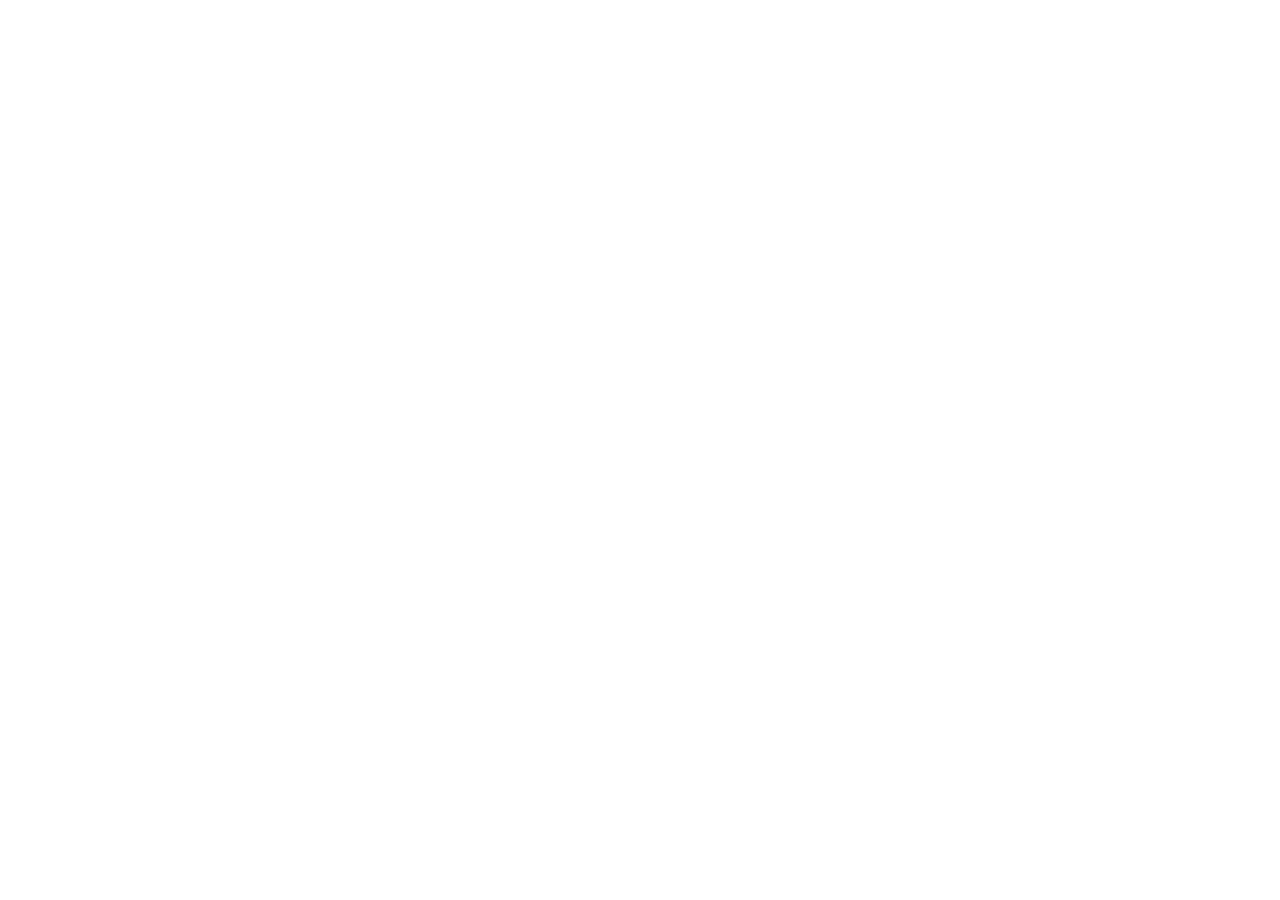
==== hamid-phones/products-listing/index.html @ 8d28805b "the first commit: the project structure" ====
<!DOCTYPE html>
<html lang="en">
<head>
    <meta charset="UTF-8">
    <meta name="viewport" content="width=device-width, initial-scale=1.0">
    <title>Document</title>
    <link rel="stylesheet" href="css/style.css">
</head>
<body>
    
    <script src="js/main.js"></script>
</body>
</html>
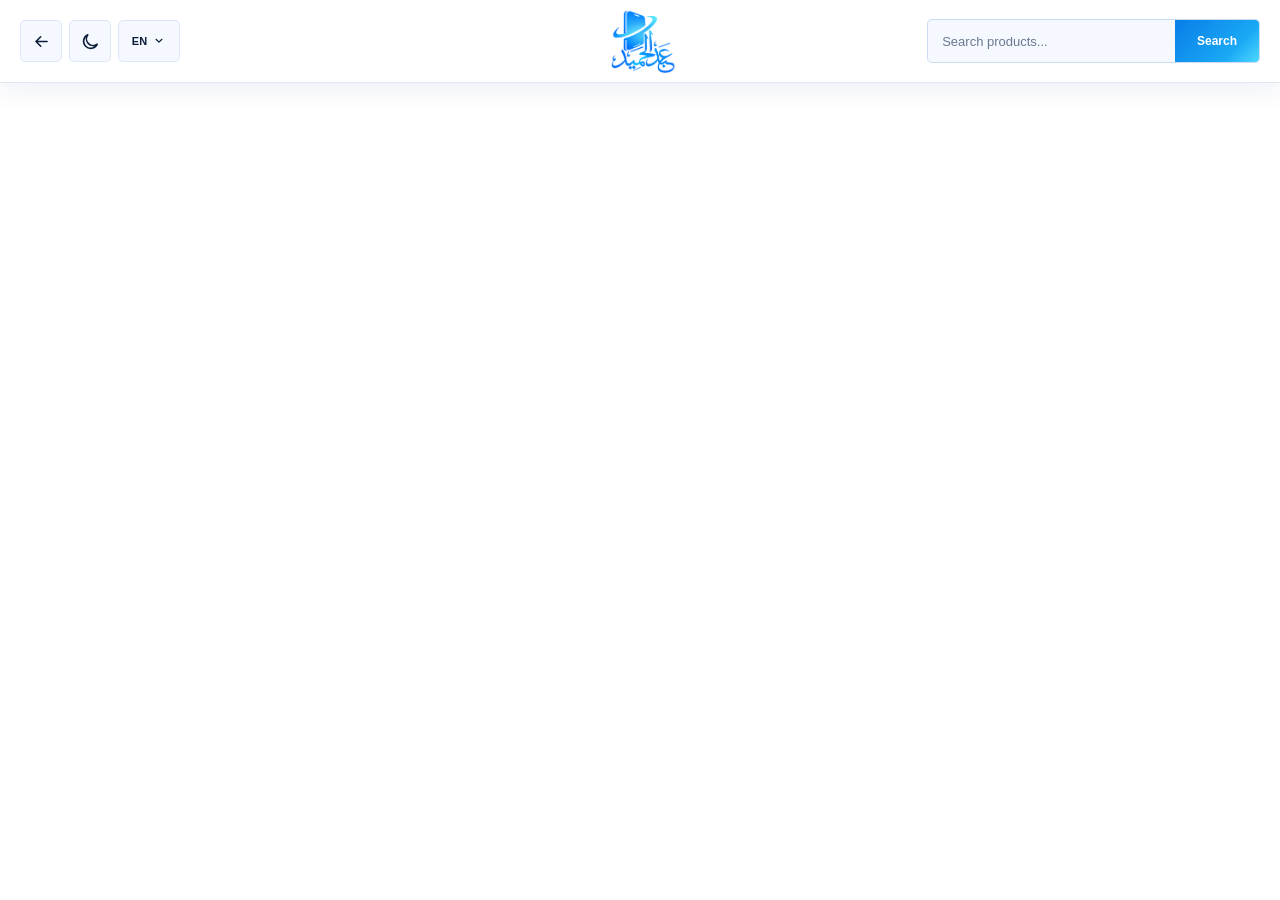
==== commit a4285d50: "creating : inner header - starting : single products page" ====
--- a/hamid-phones/products-listing/index.html
+++ b/hamid-phones/products-listing/index.html
@@ -1,13 +1,438 @@
 <!DOCTYPE html>
 <html lang="en">
+
 <head>
     <meta charset="UTF-8">
     <meta name="viewport" content="width=device-width, initial-scale=1.0">
     <title>Document</title>
-    <link rel="stylesheet" href="css/style.css">
+    <link rel="stylesheet" href="/hamid-phones/css/style.css">
 </head>
+
 <body>
-    
-    <script src="js/main.js"></script>
+
+    <header class="secondary-header" id="secondaryHeader">
+
+        <div class="secondary-header__container">
+
+            <!-- LEFT -->
+            <div class="secondary-header__left">
+
+                <button class="secondary-header__back" type="button" aria-label="Go back">
+                    <svg viewBox="0 0 24 24" fill="none" stroke="currentColor">
+                        <path d="M19 12H5M11 18l-6-6 6-6" stroke-width="2" stroke-linecap="round"
+                            stroke-linejoin="round" />
+                    </svg>
+                </button>
+
+                <button class="secondary-header__theme-toggle" type="button" aria-label="Toggle dark mode">
+                    <svg class="secondary-header__moon-icon" viewBox="0 0 24 24" aria-hidden="true">
+                        <path d="M20.5 15.4A8.5 8.5 0 0 1 8.6 3.5 9 9 0 1 0 20.5 15.4Z" fill="none"
+                            stroke="currentColor" stroke-width="2" stroke-linejoin="round" />
+                    </svg>
+
+                    <svg class="secondary-header__sun-icon" viewBox="0 0 24 24" aria-hidden="true">
+                        <circle cx="12" cy="12" r="4" fill="none" stroke="currentColor" stroke-width="2" />
+
+                        <path
+                            d="M12 2v2M12 20v2M4.93 4.93l1.41 1.41M17.66 17.66l1.41 1.41M2 12h2M20 12h2M4.93 19.07l1.41-1.41M17.66 6.34l1.41-1.41"
+                            fill="none" stroke="currentColor" stroke-width="2" stroke-linecap="round" />
+                    </svg>
+                </button>
+
+                <div class="secondary-language">
+
+                    <button class="secondary-language__button" type="button" aria-expanded="false">
+                        <span class="secondary-language__current">
+                            EN
+                        </span>
+
+                        <svg viewBox="0 0 24 24">
+                            <path d="m7 9 5 5 5-5" fill="none" stroke="currentColor" stroke-width="2"
+                                stroke-linecap="round" stroke-linejoin="round" />
+                        </svg>
+                    </button>
+
+                    <div class="secondary-language__dropdown">
+
+                        <button type="button" data-lang="EN">
+                            <span>EN</span>
+                            English
+                        </button>
+
+                        <button type="button" data-lang="FR">
+                            <span>FR</span>
+                            Français
+                        </button>
+
+                        <button type="button" data-lang="AR">
+                            <span>AR</span>
+                            العربية
+                        </button>
+
+                        <button type="button" data-lang="ES">
+                            <span>ES</span>
+                            Español
+                        </button>
+
+                    </div>
+
+                </div>
+
+            </div>
+
+
+            <!-- CENTER LOGO -->
+            <a href="../index.html" class="secondary-header__logo" aria-label="Home">
+                <img src="../assets/images/logo.png" alt="Phone Store Logo">
+            </a>
+
+
+            <!-- RIGHT -->
+            <div class="secondary-header__right">
+
+                <div class="secondary-search secondary-search--desktop">
+
+                    <div class="secondary-search__box">
+
+                        <input type="search" class="secondary-search__input" placeholder="Search products..."
+                            autocomplete="off" aria-label="Search products">
+
+                        <button class="secondary-search__submit" type="button">
+                            Search
+                        </button>
+
+                    </div>
+
+
+                    <div class="secondary-search__dropdown">
+
+                        <a href="../single/index.html" class="secondary-search-product">
+
+                            <div class="secondary-search-product__image">
+                                <img src="https://images.unsplash.com/photo-1592750475338-74b7b21085ab?auto=format&fit=crop&w=700&q=85"
+                                    alt="iPhone 15 Pro" loading="lazy">
+                            </div>
+
+                            <div class="secondary-search-product__info">
+
+                                <span class="secondary-search-product__category">
+                                    Apple
+                                </span>
+
+                                <strong>
+                                    iPhone 15 Pro
+                                </strong>
+
+                                <span class="secondary-search-product__price">
+                                    12,499 DH
+                                </span>
+
+                            </div>
+
+                            <span class="secondary-search-product__arrow">
+                                <svg viewBox="0 0 24 24">
+                                    <path d="M5 12h14M13 6l6 6-6 6" fill="none" stroke="currentColor" stroke-width="2"
+                                        stroke-linecap="round" stroke-linejoin="round" />
+                                </svg>
+                            </span>
+
+                        </a>
+
+
+                        <a href="../single/index.html" class="secondary-search-product">
+
+                            <div class="secondary-search-product__image">
+                                <img src="https://images.unsplash.com/photo-1610945265064-0e34e5519bbf?auto=format&fit=crop&w=700&q=85"
+                                    alt="Galaxy S24 Ultra" loading="lazy">
+                            </div>
+
+                            <div class="secondary-search-product__info">
+
+                                <span class="secondary-search-product__category">
+                                    Samsung
+                                </span>
+
+                                <strong>
+                                    Galaxy S24 Ultra
+                                </strong>
+
+                                <span class="secondary-search-product__price">
+                                    11,999 DH
+                                </span>
+
+                            </div>
+
+                            <span class="secondary-search-product__arrow">
+                                <svg viewBox="0 0 24 24">
+                                    <path d="M5 12h14M13 6l6 6-6 6" fill="none" stroke="currentColor" stroke-width="2"
+                                        stroke-linecap="round" stroke-linejoin="round" />
+                                </svg>
+                            </span>
+
+                        </a>
+
+
+                        <a href="../single/index.html" class="secondary-search-product">
+
+                            <div class="secondary-search-product__image">
+                                <img src="https://images.unsplash.com/photo-1598327105666-5b89351aff97?auto=format&fit=crop&w=700&q=85"
+                                    alt="Xiaomi 14" loading="lazy">
+                            </div>
+
+                            <div class="secondary-search-product__info">
+
+                                <span class="secondary-search-product__category">
+                                    Xiaomi
+                                </span>
+
+                                <strong>
+                                    Xiaomi 14
+                                </strong>
+
+                                <span class="secondary-search-product__price">
+                                    7,499 DH
+                                </span>
+
+                            </div>
+
+                            <span class="secondary-search-product__arrow">
+                                <svg viewBox="0 0 24 24">
+                                    <path d="M5 12h14M13 6l6 6-6 6" fill="none" stroke="currentColor" stroke-width="2"
+                                        stroke-linecap="round" stroke-linejoin="round" />
+                                </svg>
+                            </span>
+
+                        </a>
+
+
+                        <a href="../single/index.html" class="secondary-search-product">
+
+                            <div class="secondary-search-product__image">
+                                <img src="https://images.unsplash.com/photo-1592899677977-9c10ca588bbd?auto=format&fit=crop&w=700&q=85"
+                                    alt="Google Pixel 9 Pro" loading="lazy">
+                            </div>
+
+                            <div class="secondary-search-product__info">
+
+                                <span class="secondary-search-product__category">
+                                    Google
+                                </span>
+
+                                <strong>
+                                    Google Pixel 9 Pro
+                                </strong>
+
+                                <span class="secondary-search-product__price">
+                                    9,499 DH
+                                </span>
+
+                            </div>
+
+                            <span class="secondary-search-product__arrow">
+                                <svg viewBox="0 0 24 24">
+                                    <path d="M5 12h14M13 6l6 6-6 6" fill="none" stroke="currentColor" stroke-width="2"
+                                        stroke-linecap="round" stroke-linejoin="round" />
+                                </svg>
+                            </span>
+
+                        </a>
+
+
+                        <a href="../products-listing/index.html" class="secondary-search__results">
+                            See all products
+
+                            <svg viewBox="0 0 24 24">
+                                <path d="M5 12h14M13 6l6 6-6 6" fill="none" stroke="currentColor" stroke-width="2"
+                                    stroke-linecap="round" stroke-linejoin="round" />
+                            </svg>
+                        </a>
+
+                    </div>
+
+                </div>
+
+
+                <button class="secondary-header__mobile-search-button" type="button" aria-label="Open search"
+                    aria-expanded="false">
+                    <svg viewBox="0 0 24 24" fill="none" stroke="currentColor">
+                        <circle cx="11" cy="11" r="7" stroke-width="2" />
+
+                        <path d="M20 20l-4-4" stroke-width="2" stroke-linecap="round" />
+                    </svg>
+                </button>
+
+            </div>
+
+        </div>
+
+
+        <!-- MOBILE SEARCH -->
+        <div class="secondary-mobile-search-panel">
+
+            <div class="secondary-mobile-search">
+
+                <div class="secondary-search__box">
+
+                    <input type="search" class="secondary-search__input" placeholder="Search products..."
+                        autocomplete="off" aria-label="Search products">
+
+                    <button class="secondary-search__submit" type="button">
+                        Search
+                    </button>
+
+                </div>
+
+
+                <div class="secondary-search__dropdown">
+
+                    <a href="../single/index.html" class="secondary-search-product">
+
+                        <div class="secondary-search-product__image">
+                            <img src="https://images.unsplash.com/photo-1592750475338-74b7b21085ab?auto=format&fit=crop&w=700&q=85"
+                                alt="iPhone 15 Pro">
+                        </div>
+
+                        <div class="secondary-search-product__info">
+                            <span class="secondary-search-product__category">
+                                Apple
+                            </span>
+
+                            <strong>
+                                iPhone 15 Pro
+                            </strong>
+
+                            <span class="secondary-search-product__price">
+                                12,499 DH
+                            </span>
+                        </div>
+
+                        <span class="secondary-search-product__arrow">
+                            <svg viewBox="0 0 24 24">
+                                <path d="M5 12h14M13 6l6 6-6 6" fill="none" stroke="currentColor" stroke-width="2"
+                                    stroke-linecap="round" stroke-linejoin="round" />
+                            </svg>
+                        </span>
+
+                    </a>
+
+
+                    <a href="../single/index.html" class="secondary-search-product">
+
+                        <div class="secondary-search-product__image">
+                            <img src="https://images.unsplash.com/photo-1610945265064-0e34e5519bbf?auto=format&fit=crop&w=700&q=85"
+                                alt="Galaxy S24 Ultra">
+                        </div>
+
+                        <div class="secondary-search-product__info">
+                            <span class="secondary-search-product__category">
+                                Samsung
+                            </span>
+
+                            <strong>
+                                Galaxy S24 Ultra
+                            </strong>
+
+                            <span class="secondary-search-product__price">
+                                11,999 DH
+                            </span>
+                        </div>
+
+                        <span class="secondary-search-product__arrow">
+                            <svg viewBox="0 0 24 24">
+                                <path d="M5 12h14M13 6l6 6-6 6" fill="none" stroke="currentColor" stroke-width="2"
+                                    stroke-linecap="round" stroke-linejoin="round" />
+                            </svg>
+                        </span>
+
+                    </a>
+
+
+                    <a href="../single/index.html" class="secondary-search-product">
+
+                        <div class="secondary-search-product__image">
+                            <img src="https://images.unsplash.com/photo-1598327105666-5b89351aff97?auto=format&fit=crop&w=700&q=85"
+                                alt="Xiaomi 14">
+                        </div>
+
+                        <div class="secondary-search-product__info">
+                            <span class="secondary-search-product__category">
+                                Xiaomi
+                            </span>
+
+                            <strong>
+                                Xiaomi 14
+                            </strong>
+
+                            <span class="secondary-search-product__price">
+                                7,499 DH
+                            </span>
+                        </div>
+
+                        <span class="secondary-search-product__arrow">
+                            <svg viewBox="0 0 24 24">
+                                <path d="M5 12h14M13 6l6 6-6 6" fill="none" stroke="currentColor" stroke-width="2"
+                                    stroke-linecap="round" stroke-linejoin="round" />
+                            </svg>
+                        </span>
+
+                    </a>
+
+
+                    <a href="../single/index.html" class="secondary-search-product">
+
+                        <div class="secondary-search-product__image">
+                            <img src="https://images.unsplash.com/photo-1592899677977-9c10ca588bbd?auto=format&fit=crop&w=700&q=85"
+                                alt="Google Pixel 9 Pro">
+                        </div>
+
+                        <div class="secondary-search-product__info">
+                            <span class="secondary-search-product__category">
+                                Google
+                            </span>
+
+                            <strong>
+                                Google Pixel 9 Pro
+                            </strong>
+
+                            <span class="secondary-search-product__price">
+                                9,499 DH
+                            </span>
+                        </div>
+
+                        <span class="secondary-search-product__arrow">
+                            <svg viewBox="0 0 24 24">
+                                <path d="M5 12h14M13 6l6 6-6 6" fill="none" stroke="currentColor" stroke-width="2"
+                                    stroke-linecap="round" stroke-linejoin="round" />
+                            </svg>
+                        </span>
+
+                    </a>
+
+
+                    <a href="../products-listing/index.html" class="secondary-search__results">
+                        See all products
+
+                        <svg viewBox="0 0 24 24">
+                            <path d="M5 12h14M13 6l6 6-6 6" fill="none" stroke="currentColor" stroke-width="2"
+                                stroke-linecap="round" stroke-linejoin="round" />
+                        </svg>
+                    </a>
+
+                </div>
+
+            </div>
+
+        </div>
+
+    </header>
+
+    <main>
+
+
+
+    </main>
+
+    <script src="/hamid-phones/js/main.js"></script>
 </body>
+
 </html>
--- a/hamid-phones/css/style.css
+++ b/hamid-phones/css/style.css
@@ -0,0 +1,7067 @@
+* {
+    margin: 0;
+    padding: 0;
+    box-sizing: border-box;
+}
+
+html {
+    scroll-behavior: smooth;
+    scroll-padding-top: 72px;
+}
+
+body {
+    background-color: white;
+}
+
+
+/* #region HEADER */
+
+
+/* =========================================================
+   VARIABLES
+========================================================= */
+
+:root {
+    --header-height: 82px;
+
+    --blue-950: #061d49;
+    --blue-900: #082d70;
+    --blue-800: #073d94;
+    --blue-700: #0756bd;
+    --blue-600: #0872df;
+    --blue-500: #1594ed;
+
+    --text: #0b1d38;
+    --text-muted: #6a7890;
+
+    --background: #ffffff;
+    --surface: #ffffff;
+
+    --surface-soft: #f5f9ff;
+    --surface-hover: #edf5ff;
+
+    --border: #dce8f7;
+    --border-strong: #cbdcf1;
+
+    --overlay-shadow:
+        0 24px 70px rgba(7, 50, 110, 0.17);
+
+    --header-shadow:
+        0 6px 28px rgba(7, 50, 110, 0.08);
+
+    --radius: 5px;
+
+    --transition: 0.22s ease;
+}
+
+
+/* =========================================================
+   DARK MODE
+========================================================= */
+
+html[data-theme="dark"] {
+    --text: #f3f7ff;
+    --text-muted: #93a4be;
+
+    --background: #050a12;
+    --surface: #08101c;
+
+    --surface-soft: #0d1727;
+    --surface-hover: #122039;
+
+    --border: #172943;
+    --border-strong: #213956;
+
+    --overlay-shadow:
+        0 24px 80px rgba(0, 0, 0, 0.55);
+
+    --header-shadow:
+        0 7px 30px rgba(0, 0, 0, 0.3);
+}
+
+
+/* =========================================================
+   RESET
+========================================================= */
+
+* {
+    box-sizing: border-box;
+}
+
+body {
+    margin: 0;
+}
+
+button,
+input {
+    font: inherit;
+}
+
+button,
+a {
+    -webkit-tap-highlight-color: transparent;
+}
+
+
+/* =========================================================
+   HEADER
+========================================================= */
+
+.site-header {
+    position: relative;
+    z-index: 1000;
+
+    width: 100%;
+
+    font-family:
+        Inter,
+        "Segoe UI",
+        Arial,
+        sans-serif;
+
+    color: var(--text);
+
+    background: var(--surface);
+
+    border-bottom: 1px solid var(--border);
+
+    box-shadow: var(--header-shadow);
+}
+
+.header-container {
+    width: min(100% - 40px, 1500px);
+    height: var(--header-height);
+
+    margin: 0 auto;
+
+    display: flex;
+    align-items: center;
+
+    gap: 22px;
+}
+
+
+/* =========================================================
+   LOGO
+========================================================= */
+
+.header-logo {
+    flex: 0 0 auto;
+
+    width: 76px;
+    height: 64px;
+
+    display: flex;
+    align-items: center;
+    justify-content: flex-start;
+
+    text-decoration: none;
+}
+
+.header-logo img {
+    display: block;
+
+    max-width: 100%;
+    max-height: 100%;
+
+    object-fit: contain;
+}
+
+
+/* =========================================================
+   DESKTOP NAVIGATION
+========================================================= */
+
+.desktop-nav {
+    flex: 1;
+
+    min-width: 400px;
+
+    display: grid;
+    grid-template-columns: repeat(5, 1fr);
+
+    align-self: stretch;
+}
+
+.desktop-nav a {
+    position: relative;
+
+    display: flex;
+    align-items: center;
+    justify-content: center;
+
+    padding: 0 12px;
+
+    color: var(--text);
+
+    font-size: 14px;
+    font-weight: 650;
+
+    letter-spacing: 0.01em;
+
+    text-decoration: none;
+
+    transition:
+        color var(--transition),
+        background var(--transition);
+}
+
+.desktop-nav a::after {
+    content: "";
+
+    position: absolute;
+
+    left: 50%;
+    bottom: -1px;
+
+    width: 0;
+    height: 2px;
+
+    transform: translateX(-50%);
+
+    background:
+        linear-gradient(90deg,
+            var(--blue-800),
+            var(--blue-500));
+
+    transition:
+        width var(--transition);
+}
+
+.desktop-nav a:hover {
+    color: var(--blue-700);
+
+    background:
+        linear-gradient(180deg,
+            transparent,
+            rgba(8, 114, 223, 0.035));
+}
+
+.desktop-nav a:hover::after {
+    width: 45%;
+}
+
+
+/* =========================================================
+   SEARCH
+========================================================= */
+
+.search-wrapper {
+    position: relative;
+}
+
+.desktop-search {
+    width: clamp(250px, 22vw, 365px);
+
+    flex: 0 1 365px;
+}
+
+.search-box {
+    width: 100%;
+    height: 44px;
+
+    display: flex;
+    align-items: stretch;
+
+    overflow: hidden;
+
+    background: var(--surface-soft);
+
+    border: 1px solid var(--border-strong);
+
+    border-radius: var(--radius);
+
+    transition:
+        border-color var(--transition),
+        box-shadow var(--transition),
+        background var(--transition);
+}
+
+.search-box:focus-within {
+    border-color: var(--blue-600);
+
+    background: var(--surface);
+
+    box-shadow:
+        0 0 0 3px rgba(8, 114, 223, 0.1);
+}
+
+.search-input {
+    min-width: 0;
+
+    flex: 1;
+
+    padding: 0 14px;
+
+    border: 0;
+    outline: 0;
+
+    color: var(--text);
+
+    background: transparent;
+
+    font-size: 13px;
+    font-weight: 500;
+}
+
+.search-input::placeholder {
+    color: var(--text-muted);
+}
+
+.search-submit {
+    flex: 0 0 auto;
+
+    min-width: 84px;
+
+    padding: 0 16px;
+
+    border: 0;
+
+    border-left:
+        1px solid rgba(255, 255, 255, 0.15);
+
+    color: #ffffff;
+
+    background:
+        linear-gradient(135deg,
+            #087ee7 0%,
+            #1aa8f5 70%,
+            #4fd8ff 100%);
+
+    font-size: 12px;
+    font-weight: 750;
+
+    letter-spacing: 0.02em;
+
+    cursor: pointer;
+
+    transition:
+        filter var(--transition),
+        transform var(--transition);
+}
+
+.search-submit:hover {
+    filter: brightness(1.08);
+}
+
+.search-submit:active {
+    transform: scale(0.97);
+}
+
+
+/* =========================================================
+   SEARCH DROPDOWN
+========================================================= */
+
+.search-dropdown {
+    position: absolute;
+
+    top: calc(100% + 10px);
+    left: 0;
+
+    width: 100%;
+
+    padding: 8px;
+
+    opacity: 0;
+    visibility: hidden;
+
+    transform: translateY(-5px);
+
+    background: var(--surface);
+
+    border: 1px solid var(--border);
+
+    border-radius: var(--radius);
+
+    box-shadow: var(--overlay-shadow);
+
+    transition:
+        opacity var(--transition),
+        visibility var(--transition),
+        transform var(--transition);
+
+    z-index: 50;
+}
+
+.search-wrapper.search-active .search-dropdown {
+    opacity: 1;
+    visibility: visible;
+
+    transform: translateY(0);
+}
+
+/* =========================================================
+   SEARCH PRODUCT
+========================================================= */
+
+.search-product {
+    min-width: 0;
+
+    display: flex;
+    align-items: center;
+
+    gap: 11px;
+
+    padding: 9px;
+
+    color: var(--text);
+
+    background: var(--surface-soft);
+
+    border: 1px solid transparent;
+
+    border-radius: var(--radius);
+
+    text-decoration: none;
+
+    transition:
+        transform var(--transition),
+        background var(--transition),
+        border-color var(--transition),
+        box-shadow var(--transition);
+}
+
+.search-product+.search-product {
+    margin-top: 6px;
+}
+
+.search-product:hover {
+    transform: translateY(-2px);
+
+    background: var(--surface);
+
+    border-color:
+        rgba(26, 168, 245, 0.35);
+
+    box-shadow:
+        0 9px 22px rgba(7, 50, 110, 0.09);
+}
+
+
+/* =========================================================
+   SEARCH PRODUCT IMAGE
+========================================================= */
+
+.product-image {
+    width: 58px;
+    height: 58px;
+
+    flex: 0 0 auto;
+
+    overflow: hidden;
+
+    background: #ffffff;
+
+    border: 1px solid var(--border);
+
+    border-radius: var(--radius);
+}
+
+.product-image img {
+    width: 100%;
+    height: 100%;
+
+    display: block;
+
+    object-fit: cover;
+
+    transition:
+        transform 0.4s ease;
+}
+
+.search-product:hover .product-image img {
+    transform: scale(1.05);
+}
+
+
+/* =========================================================
+   PRODUCT INFO
+========================================================= */
+
+.product-info {
+    min-width: 0;
+
+    flex: 1;
+
+    display: flex;
+    flex-direction: column;
+
+    gap: 3px;
+}
+
+.product-info .product-category {
+    color: #1aa8f5;
+
+    font-size: 7px;
+    font-weight: 800;
+
+    letter-spacing: 0.1em;
+
+    text-transform: uppercase;
+}
+
+.product-info strong {
+    overflow: hidden;
+
+    color: var(--text);
+
+    font-size: 11px;
+    font-weight: 800;
+
+    line-height: 1.25;
+
+    white-space: nowrap;
+
+    text-overflow: ellipsis;
+}
+
+.product-info .product-price {
+    color: var(--text);
+
+    font-size: 10px;
+    font-weight: 850;
+}
+
+
+/* =========================================================
+   PRODUCT ARROW
+========================================================= */
+
+.search-product-arrow {
+    width: 32px;
+    height: 32px;
+
+    flex: 0 0 auto;
+
+    display: flex;
+    align-items: center;
+    justify-content: center;
+
+    color: #ffffff;
+
+    background:
+        linear-gradient(135deg,
+            #087ee7 0%,
+            #1aa8f5 70%,
+            #4fd8ff 100%);
+
+    border-radius: var(--radius);
+
+    box-shadow:
+        0 7px 18px rgba(26, 168, 245, 0.20);
+
+    transition:
+        transform var(--transition),
+        box-shadow var(--transition);
+}
+
+.search-product-arrow svg {
+    width: 14px;
+    height: 14px;
+
+    transition:
+        transform var(--transition);
+}
+
+.search-product:hover .search-product-arrow {
+    transform: translateY(-1px);
+
+    box-shadow:
+        0 10px 22px rgba(26, 168, 245, 0.32);
+}
+
+.search-product:hover .search-product-arrow svg {
+    transform: translateX(2px);
+}
+
+
+/* =========================================================
+   SEE RESULTS
+========================================================= */
+
+.see-results {
+    min-height: 42px;
+
+    margin-top: 8px;
+
+    padding: 0 12px;
+
+    display: flex;
+    align-items: center;
+    justify-content: space-between;
+
+    color: #ffffff;
+
+    background:
+        linear-gradient(135deg,
+            #087ee7 0%,
+            #1aa8f5 70%,
+            #4fd8ff 100%);
+
+    border-radius: var(--radius);
+
+    font-size: 11px;
+    font-weight: 750;
+
+    text-decoration: none;
+
+    box-shadow:
+        0 9px 22px rgba(26, 168, 245, 0.20);
+
+    transition:
+        transform var(--transition),
+        filter var(--transition),
+        box-shadow var(--transition);
+}
+
+.see-results svg {
+    width: 17px;
+    height: 17px;
+
+    transition:
+        transform var(--transition);
+}
+
+.see-results:hover {
+    transform: translateY(-2px);
+
+    filter: brightness(1.05);
+
+    box-shadow:
+        0 12px 28px rgba(26, 168, 245, 0.32);
+}
+
+.see-results:hover svg {
+    transform: translateX(3px);
+}
+
+
+/* =========================================================
+   DARK MODE SEARCH
+========================================================= */
+
+html[data-theme="dark"] .product-image {
+    background: #0d1727;
+}
+
+html[data-theme="dark"] .search-product:hover {
+    background: #0d1727;
+}
+
+
+/* =========================================================
+   ACTIONS
+========================================================= */
+
+.header-actions {
+    flex: 0 0 auto;
+
+    display: flex;
+    align-items: center;
+
+    gap: 7px;
+}
+
+.icon-button,
+.language-button,
+.hamburger-button {
+    height: 42px;
+
+    border: 1px solid var(--border);
+
+    color: var(--text);
+
+    background: var(--surface-soft);
+
+    border-radius: var(--radius);
+
+    cursor: pointer;
+
+    transition:
+        color var(--transition),
+        background var(--transition),
+        border-color var(--transition),
+        transform var(--transition);
+}
+
+.icon-button:hover,
+.language-button:hover,
+.hamburger-button:hover {
+    color: var(--blue-700);
+
+    background: var(--surface-hover);
+
+    border-color: var(--border-strong);
+}
+
+.icon-button:active,
+.language-button:active,
+.hamburger-button:active {
+    transform: scale(0.95);
+}
+
+
+/* =========================================================
+   ICON BUTTON
+========================================================= */
+
+.icon-button {
+    width: 42px;
+
+    display: flex;
+    align-items: center;
+    justify-content: center;
+
+    padding: 0;
+}
+
+.icon-button svg {
+    width: 19px;
+    height: 19px;
+}
+
+
+/* =========================================================
+   THEME ICONS
+========================================================= */
+
+.sun-icon {
+    display: none;
+}
+
+html[data-theme="dark"] .moon-icon {
+    display: none;
+}
+
+html[data-theme="dark"] .sun-icon {
+    display: block;
+}
+
+
+/* =========================================================
+   LANGUAGE
+========================================================= */
+
+.language-wrapper {
+    position: relative;
+}
+
+.language-button {
+    min-width: 62px;
+
+    padding: 0 10px;
+
+    display: flex;
+    align-items: center;
+    justify-content: center;
+
+    gap: 5px;
+
+    font-size: 11px;
+    font-weight: 800;
+
+    letter-spacing: 0.04em;
+}
+
+.language-button svg {
+    width: 14px;
+    height: 14px;
+
+    transition:
+        transform var(--transition);
+}
+
+.language-wrapper.language-open .language-button svg {
+    transform: rotate(180deg);
+}
+
+.language-dropdown {
+    position: absolute;
+
+    top: calc(100% + 10px);
+    right: 0;
+
+    width: 170px;
+
+    padding: 7px;
+
+    opacity: 0;
+    visibility: hidden;
+
+    transform: translateY(-5px);
+
+    background: var(--surface);
+
+    border: 1px solid var(--border);
+
+    border-radius: var(--radius);
+
+    box-shadow: var(--overlay-shadow);
+
+    transition:
+        opacity var(--transition),
+        visibility var(--transition),
+        transform var(--transition);
+
+    z-index: 100;
+}
+
+.language-wrapper.language-open .language-dropdown {
+    opacity: 1;
+    visibility: visible;
+
+    transform: translateY(0);
+}
+
+.language-dropdown button {
+    width: 100%;
+    height: 39px;
+
+    padding: 0 10px;
+
+    display: flex;
+    align-items: center;
+
+    gap: 11px;
+
+    border: 0;
+
+    color: var(--text);
+
+    background: transparent;
+
+    border-radius: var(--radius);
+
+    font-size: 12px;
+    font-weight: 600;
+
+    text-align: left;
+
+    cursor: pointer;
+
+    transition:
+        background var(--transition);
+}
+
+.language-dropdown button:hover {
+    background: var(--surface-hover);
+}
+
+.language-dropdown button span {
+    width: 27px;
+
+    color: var(--blue-700);
+
+    font-size: 10px;
+    font-weight: 850;
+
+    letter-spacing: 0.05em;
+}
+
+
+/* =========================================================
+   HAMBURGER
+========================================================= */
+
+.hamburger-button {
+    width: 42px;
+
+    display: none;
+
+    flex-direction: column;
+    align-items: center;
+    justify-content: center;
+
+    gap: 4px;
+
+    padding: 0;
+}
+
+.hamburger-button span {
+    width: 18px;
+    height: 2px;
+
+    background: currentColor;
+
+    border-radius: 5px;
+
+    transition:
+        transform var(--transition),
+        opacity var(--transition);
+}
+
+.hamburger-button.menu-active span:nth-child(1) {
+    transform: translateY(6px) rotate(45deg);
+}
+
+.hamburger-button.menu-active span:nth-child(2) {
+    opacity: 0;
+}
+
+.hamburger-button.menu-active span:nth-child(3) {
+    transform: translateY(-6px) rotate(-45deg);
+}
+
+
+/* =========================================================
+   MOBILE SEARCH BUTTON
+========================================================= */
+
+.mobile-search-button {
+    display: none;
+}
+
+
+/* =========================================================
+   OVERLAY PANELS
+========================================================= */
+
+.mobile-panel {
+    position: absolute;
+
+    top: 100%;
+    left: 0;
+
+    width: 100%;
+
+    opacity: 0;
+    visibility: hidden;
+
+    transform: translateY(-8px);
+
+    pointer-events: none;
+
+    transition:
+        opacity var(--transition),
+        visibility var(--transition),
+        transform var(--transition);
+
+    z-index: 90;
+}
+
+.mobile-panel.panel-open {
+    opacity: 1;
+    visibility: visible;
+
+    transform: translateY(0);
+
+    pointer-events: auto;
+}
+
+
+/* =========================================================
+   MOBILE SEARCH PANEL
+========================================================= */
+
+.mobile-search-panel {
+    padding: 14px 20px 20px;
+
+    background: var(--surface);
+
+    border-bottom: 1px solid var(--border);
+
+    box-shadow: var(--overlay-shadow);
+}
+
+.mobile-search-inner {
+    width: min(100%, 650px);
+
+    margin: 0 auto;
+}
+
+.mobile-search-inner .search-box {
+    height: 48px;
+}
+
+.mobile-search-inner .search-dropdown {
+    top: calc(100% + 9px);
+}
+
+
+/* =========================================================
+   MOBILE NAV
+========================================================= */
+
+.mobile-nav-panel {
+    padding: 10px 20px 20px;
+
+    background: var(--surface);
+
+    border-bottom: 1px solid var(--border);
+
+    box-shadow: var(--overlay-shadow);
+}
+
+.mobile-nav {
+    width: min(100%, 700px);
+
+    margin: 0 auto;
+
+    display: flex;
+    flex-direction: column;
+}
+
+.mobile-nav a {
+    min-height: 53px;
+
+    display: flex;
+    align-items: center;
+    justify-content: space-between;
+
+    padding: 0 5px;
+
+    color: var(--text);
+
+    border-bottom: 1px solid var(--border);
+
+    font-size: 14px;
+    font-weight: 700;
+
+    text-decoration: none;
+
+    transition:
+        color var(--transition),
+        padding var(--transition);
+}
+
+.mobile-nav a:last-child {
+    border-bottom: 0;
+}
+
+.mobile-nav a:hover {
+    padding-left: 10px;
+
+    color: var(--blue-700);
+}
+
+.mobile-nav a span:last-child {
+    color: var(--text-muted);
+
+    font-size: 9px;
+    font-weight: 800;
+
+    letter-spacing: 0.1em;
+}
+
+
+/* =========================================================
+   RESPONSIVE
+========================================================= */
+
+@media (max-width: 1180px) {
+
+    .header-container {
+        width: min(100% - 28px, 1500px);
+
+        gap: 14px;
+    }
+
+    .desktop-nav {
+        min-width: 350px;
+    }
+
+    .desktop-nav a {
+        padding: 0 7px;
+
+        font-size: 12px;
+    }
+
+    .desktop-search {
+        width: 250px;
+
+        flex-basis: 250px;
+    }
+
+    .header-logo {
+        width: 66px;
+    }
+}
+
+
+@media (max-width: 900px) {
+
+    :root {
+        --header-height: 72px;
+    }
+
+    .header-container {
+        width: calc(100% - 24px);
+
+        gap: 9px;
+    }
+
+    .header-logo {
+        width: 62px;
+        height: 56px;
+
+        margin-right: auto;
+    }
+
+    .desktop-nav,
+    .desktop-search {
+        display: none;
+    }
+
+    .mobile-search-button,
+    .hamburger-button {
+        display: flex;
+    }
+}
+
+
+@media (max-width: 520px) {
+
+    .header-container {
+        width: calc(100% - 18px);
+
+        gap: 5px;
+    }
+
+    .header-logo {
+        width: 56px;
+        height: 52px;
+    }
+
+    .icon-button,
+    .hamburger-button {
+        width: 39px;
+        height: 39px;
+    }
+
+    .language-button {
+        min-width: 54px;
+        height: 39px;
+
+        padding: 0 7px;
+    }
+
+    .mobile-search-panel,
+    .mobile-nav-panel {
+        padding-left: 10px;
+        padding-right: 10px;
+    }
+
+    .mobile-search-inner .search-box {
+        height: 45px;
+    }
+
+    .search-submit {
+        min-width: 76px;
+
+        padding: 0 12px;
+
+        font-size: 11px;
+    }
+
+    .search-product {
+        gap: 9px;
+
+        padding: 8px;
+    }
+
+    .product-image {
+        width: 52px;
+        height: 52px;
+    }
+
+    .product-info strong {
+        font-size: 10px;
+    }
+
+    .product-info .product-price {
+        font-size: 9px;
+    }
+
+    .search-product-arrow {
+        width: 30px;
+        height: 30px;
+    }
+}
+
+
+@media (max-width: 365px) {
+
+    .header-logo {
+        width: 48px;
+    }
+
+    .header-container {
+        gap: 4px;
+    }
+
+    .icon-button,
+    .hamburger-button {
+        width: 36px;
+        height: 36px;
+    }
+
+    .language-button {
+        min-width: 48px;
+        height: 36px;
+
+        padding: 0 5px;
+    }
+
+    .language-button svg {
+        width: 11px;
+    }
+}
+
+
+/* #endregion */
+
+/* #region SECONDARY HEADER */
+
+.secondary-header {
+    --secondary-blue: #1aa8f5;
+
+    --secondary-gradient:
+        linear-gradient(135deg,
+            #087ee7 0%,
+            #1aa8f5 70%,
+            #4fd8ff 100%);
+
+    --secondary-text: #0b1d38;
+    --secondary-muted: #6a7890;
+
+    --secondary-surface: #ffffff;
+    --secondary-soft: #f5f9ff;
+
+    --secondary-border: #dce8f7;
+    --secondary-border-strong: #cbdcf1;
+
+    --secondary-radius: 5px;
+    --secondary-transition: 0.22s ease;
+
+    --secondary-height: 82px;
+
+    position: relative;
+    z-index: 1000;
+
+    width: 100%;
+
+    color: var(--secondary-text);
+
+    background: var(--secondary-surface);
+
+    border-bottom:
+        1px solid var(--secondary-border);
+
+    box-shadow:
+        0 6px 28px rgba(7, 50, 110, 0.08);
+
+    font-family:
+        Inter,
+        "Segoe UI",
+        Arial,
+        sans-serif;
+}
+
+
+/* =========================================================
+   CONTAINER
+========================================================= */
+
+.secondary-header__container {
+    width: min(100% - 40px, 1500px);
+    height: var(--secondary-height);
+
+    margin: 0 auto;
+
+    display: grid;
+
+    grid-template-columns:
+        minmax(0, 1fr) auto minmax(0, 1fr);
+
+    align-items: center;
+
+    gap: 20px;
+}
+
+
+/* =========================================================
+   LEFT
+========================================================= */
+
+.secondary-header__left {
+    display: flex;
+    align-items: center;
+
+    gap: 7px;
+
+    justify-self: start;
+}
+
+
+/* =========================================================
+   BUTTONS
+========================================================= */
+
+.secondary-header__back,
+.secondary-header__theme-toggle,
+.secondary-header__mobile-search-button,
+.secondary-language__button {
+    height: 42px;
+
+    display: flex;
+    align-items: center;
+    justify-content: center;
+
+    color: var(--secondary-text);
+
+    background: var(--secondary-soft);
+
+    border:
+        1px solid var(--secondary-border);
+
+    border-radius:
+        var(--secondary-radius);
+
+    cursor: pointer;
+
+    transition:
+        color var(--secondary-transition),
+        background var(--secondary-transition),
+        border-color var(--secondary-transition),
+        transform var(--secondary-transition);
+}
+
+.secondary-header__back:hover,
+.secondary-header__theme-toggle:hover,
+.secondary-header__mobile-search-button:hover,
+.secondary-language__button:hover {
+    color: var(--secondary-blue);
+
+    background: #edf5ff;
+
+    border-color:
+        var(--secondary-border-strong);
+}
+
+.secondary-header__back:active,
+.secondary-header__theme-toggle:active,
+.secondary-header__mobile-search-button:active,
+.secondary-language__button:active {
+    transform: scale(0.95);
+}
+
+
+/* =========================================================
+   BACK / THEME
+========================================================= */
+
+.secondary-header__back,
+.secondary-header__theme-toggle,
+.secondary-header__mobile-search-button {
+    width: 42px;
+
+    padding: 0;
+}
+
+.secondary-header__back svg,
+.secondary-header__theme-toggle svg,
+.secondary-header__mobile-search-button svg {
+    width: 19px;
+    height: 19px;
+}
+
+
+/* =========================================================
+   THEME ICONS
+========================================================= */
+
+.secondary-header__sun-icon {
+    display: none;
+}
+
+html[data-theme="dark"] .secondary-header__moon-icon {
+    display: none;
+}
+
+html[data-theme="dark"] .secondary-header__sun-icon {
+    display: block;
+}
+
+
+/* =========================================================
+   LANGUAGE
+========================================================= */
+
+.secondary-language {
+    position: relative;
+}
+
+.secondary-language__button {
+    min-width: 62px;
+
+    padding: 0 10px;
+
+    gap: 5px;
+
+    font-size: 11px;
+    font-weight: 800;
+}
+
+.secondary-language__button svg {
+    width: 14px;
+    height: 14px;
+
+    transition:
+        transform var(--secondary-transition);
+}
+
+.secondary-language.secondary-language--open .secondary-language__button svg {
+    transform: rotate(180deg);
+}
+
+.secondary-language__dropdown {
+    position: absolute;
+
+    top: calc(100% + 10px);
+    left: 0;
+
+    width: 170px;
+
+    padding: 7px;
+
+    opacity: 0;
+    visibility: hidden;
+
+    transform: translateY(-5px);
+
+    background: var(--secondary-surface);
+
+    border:
+        1px solid var(--secondary-border);
+
+    border-radius:
+        var(--secondary-radius);
+
+    box-shadow:
+        0 24px 70px rgba(7, 50, 110, 0.17);
+
+    transition:
+        opacity var(--secondary-transition),
+        visibility var(--secondary-transition),
+        transform var(--secondary-transition);
+
+    z-index: 100;
+}
+
+.secondary-language.secondary-language--open .secondary-language__dropdown {
+    opacity: 1;
+    visibility: visible;
+
+    transform: translateY(0);
+}
+
+.secondary-language__dropdown button {
+    width: 100%;
+    height: 39px;
+
+    display: flex;
+    align-items: center;
+
+    gap: 11px;
+
+    padding: 0 10px;
+
+    color: var(--secondary-text);
+
+    background: transparent;
+
+    border: 0;
+
+    border-radius:
+        var(--secondary-radius);
+
+    font-size: 12px;
+    font-weight: 600;
+
+    text-align: left;
+
+    cursor: pointer;
+}
+
+.secondary-language__dropdown button:hover {
+    background: var(--secondary-soft);
+}
+
+.secondary-language__dropdown button span {
+    width: 27px;
+
+    color: var(--secondary-blue);
+
+    font-size: 10px;
+    font-weight: 850;
+}
+
+
+/* =========================================================
+   LOGO
+========================================================= */
+
+.secondary-header__logo {
+    width: 76px;
+    height: 64px;
+
+    display: flex;
+    align-items: center;
+    justify-content: center;
+
+    justify-self: center;
+}
+
+.secondary-header__logo img {
+    display: block;
+
+    max-width: 100%;
+    max-height: 100%;
+
+    object-fit: contain;
+}
+
+
+/* =========================================================
+   RIGHT
+========================================================= */
+
+.secondary-header__right {
+    min-width: 0;
+
+    display: flex;
+    justify-content: flex-end;
+
+    justify-self: stretch;
+}
+
+
+/* =========================================================
+   SEARCH
+========================================================= */
+
+.secondary-search {
+    position: relative;
+}
+
+.secondary-search--desktop {
+    width: clamp(250px, 26vw, 390px);
+}
+
+.secondary-search__box {
+    width: 100%;
+    height: 44px;
+
+    display: flex;
+
+    overflow: hidden;
+
+    background: var(--secondary-soft);
+
+    border:
+        1px solid var(--secondary-border-strong);
+
+    border-radius:
+        var(--secondary-radius);
+}
+
+.secondary-search__box:focus-within {
+    background:
+        var(--secondary-surface);
+
+    border-color:
+        var(--secondary-blue);
+
+    box-shadow:
+        0 0 0 3px rgba(26, 168, 245, 0.1);
+}
+
+.secondary-search__input {
+    min-width: 0;
+
+    flex: 1;
+
+    padding: 0 14px;
+
+    color: var(--secondary-text);
+
+    background: transparent;
+
+    border: 0;
+    outline: 0;
+
+    font-size: 13px;
+}
+
+.secondary-search__input::placeholder {
+    color: var(--secondary-muted);
+}
+
+.secondary-search__submit {
+    min-width: 84px;
+
+    padding: 0 16px;
+
+    color: #ffffff;
+
+    background:
+        var(--secondary-gradient);
+
+    border: 0;
+
+    font-size: 12px;
+    font-weight: 750;
+
+    cursor: pointer;
+}
+
+
+/* =========================================================
+   SEARCH DROPDOWN
+========================================================= */
+
+.secondary-search__dropdown {
+    position: absolute;
+
+    top: calc(100% + 10px);
+    left: 0;
+
+    width: 100%;
+
+    padding: 8px;
+
+    opacity: 0;
+    visibility: hidden;
+
+    transform: translateY(-5px);
+
+    background:
+        var(--secondary-surface);
+
+    border:
+        1px solid var(--secondary-border);
+
+    border-radius:
+        var(--secondary-radius);
+
+    box-shadow:
+        0 24px 70px rgba(7, 50, 110, 0.17);
+
+    transition:
+        opacity var(--secondary-transition),
+        visibility var(--secondary-transition),
+        transform var(--secondary-transition);
+
+    z-index: 50;
+}
+
+.secondary-search.secondary-search--active .secondary-search__dropdown,
+
+.secondary-mobile-search.secondary-search--active .secondary-search__dropdown {
+    opacity: 1;
+    visibility: visible;
+
+    transform: translateY(0);
+}
+
+
+/* =========================================================
+   PRODUCT
+========================================================= */
+
+.secondary-search-product {
+    display: flex;
+    align-items: center;
+
+    gap: 11px;
+
+    padding: 9px;
+
+    color: var(--secondary-text);
+
+    background: var(--secondary-soft);
+
+    border: 1px solid transparent;
+
+    border-radius:
+        var(--secondary-radius);
+
+    text-decoration: none;
+
+    transition:
+        transform var(--secondary-transition),
+        background var(--secondary-transition),
+        border-color var(--secondary-transition),
+        box-shadow var(--secondary-transition);
+}
+
+.secondary-search-product+.secondary-search-product {
+    margin-top: 6px;
+}
+
+.secondary-search-product:hover {
+    transform: translateY(-2px);
+
+    background:
+        var(--secondary-surface);
+
+    border-color:
+        rgba(26, 168, 245, 0.35);
+
+    box-shadow:
+        0 9px 22px rgba(7, 50, 110, 0.09);
+}
+
+
+/* =========================================================
+   PRODUCT IMAGE
+========================================================= */
+
+.secondary-search-product__image {
+    width: 58px;
+    height: 58px;
+
+    flex: 0 0 auto;
+
+    overflow: hidden;
+
+    background: #ffffff;
+
+    border:
+        1px solid var(--secondary-border);
+
+    border-radius:
+        var(--secondary-radius);
+}
+
+.secondary-search-product__image img {
+    width: 100%;
+    height: 100%;
+
+    display: block;
+
+    object-fit: cover;
+
+    transition:
+        transform 0.4s ease;
+}
+
+.secondary-search-product:hover .secondary-search-product__image img {
+    transform: scale(1.05);
+}
+
+
+/* =========================================================
+   PRODUCT INFO
+========================================================= */
+
+.secondary-search-product__info {
+    min-width: 0;
+
+    flex: 1;
+
+    display: flex;
+    flex-direction: column;
+
+    gap: 3px;
+}
+
+.secondary-search-product__category {
+    color: var(--secondary-blue);
+
+    font-size: 7px;
+    font-weight: 800;
+
+    letter-spacing: 0.1em;
+
+    text-transform: uppercase;
+}
+
+.secondary-search-product__info strong {
+    overflow: hidden;
+
+    color: var(--secondary-text);
+
+    font-size: 11px;
+    font-weight: 800;
+
+    white-space: nowrap;
+
+    text-overflow: ellipsis;
+}
+
+.secondary-search-product__price {
+    color: var(--secondary-text);
+
+    font-size: 10px;
+    font-weight: 850;
+}
+
+
+/* =========================================================
+   ARROW
+========================================================= */
+
+.secondary-search-product__arrow {
+    width: 32px;
+    height: 32px;
+
+    flex: 0 0 auto;
+
+    display: flex;
+    align-items: center;
+    justify-content: center;
+
+    color: #ffffff;
+
+    background:
+        var(--secondary-gradient);
+
+    border-radius:
+        var(--secondary-radius);
+}
+
+.secondary-search-product__arrow svg {
+    width: 14px;
+    height: 14px;
+}
+
+
+/* =========================================================
+   RESULTS BUTTON
+========================================================= */
+
+.secondary-search__results {
+    min-height: 42px;
+
+    margin-top: 8px;
+
+    padding: 0 12px;
+
+    display: flex;
+    align-items: center;
+    justify-content: space-between;
+
+    color: #ffffff;
+
+    background:
+        var(--secondary-gradient);
+
+    border-radius:
+        var(--secondary-radius);
+
+    font-size: 11px;
+    font-weight: 750;
+
+    text-decoration: none;
+}
+
+.secondary-search__results svg {
+    width: 17px;
+    height: 17px;
+}
+
+
+/* =========================================================
+   MOBILE SEARCH
+========================================================= */
+
+.secondary-header__mobile-search-button {
+    display: none;
+}
+
+.secondary-mobile-search-panel {
+    position: absolute;
+
+    top: 100%;
+    left: 0;
+
+    width: 100%;
+
+    padding: 14px 20px 20px;
+
+    opacity: 0;
+    visibility: hidden;
+
+    transform: translateY(-8px);
+
+    pointer-events: none;
+
+    background:
+        var(--secondary-surface);
+
+    border-bottom:
+        1px solid var(--secondary-border);
+
+    box-shadow:
+        0 24px 70px rgba(7, 50, 110, 0.17);
+
+    transition:
+        opacity var(--secondary-transition),
+        visibility var(--secondary-transition),
+        transform var(--secondary-transition);
+
+    z-index: 90;
+}
+
+.secondary-mobile-search-panel.secondary-mobile-search-panel--open {
+    opacity: 1;
+    visibility: visible;
+
+    transform: translateY(0);
+
+    pointer-events: auto;
+}
+
+.secondary-mobile-search {
+    position: relative;
+
+    width: min(100%, 650px);
+
+    margin: 0 auto;
+}
+
+
+/* =========================================================
+   DARK MODE
+========================================================= */
+
+html[data-theme="dark"] .secondary-header {
+    --secondary-text: #f3f7ff;
+    --secondary-muted: #93a4be;
+
+    --secondary-surface: #08101c;
+    --secondary-soft: #0d1727;
+
+    --secondary-border: #172943;
+    --secondary-border-strong: #213956;
+}
+
+html[data-theme="dark"] .secondary-search-product__image {
+    background: #0d1727;
+}
+
+html[data-theme="dark"] .secondary-search-product:hover {
+    background: #122039;
+}
+
+
+/* =========================================================
+   RESPONSIVE
+========================================================= */
+
+@media (max-width: 900px) {
+
+    .secondary-header {
+        --secondary-height: 72px;
+    }
+
+    .secondary-header__container {
+        width: calc(100% - 24px);
+    }
+
+    .secondary-header__logo {
+        width: 62px;
+        height: 56px;
+    }
+
+    .secondary-search--desktop {
+        display: none;
+    }
+
+    .secondary-header__mobile-search-button {
+        display: flex;
+
+        margin-left: auto;
+    }
+}
+
+
+@media (max-width: 600px) {
+
+    .secondary-header__container {
+        width: calc(100% - 18px);
+
+        gap: 7px;
+    }
+
+    .secondary-header__left {
+        gap: 5px;
+    }
+
+    .secondary-header__back,
+    .secondary-header__theme-toggle,
+    .secondary-header__mobile-search-button {
+        width: 39px;
+        height: 39px;
+    }
+
+    .secondary-language__button {
+        min-width: 54px;
+        height: 39px;
+
+        padding: 0 7px;
+    }
+
+    .secondary-header__logo {
+        width: 56px;
+        height: 52px;
+    }
+
+    .secondary-mobile-search-panel {
+        padding-left: 10px;
+        padding-right: 10px;
+    }
+
+    .secondary-search__box {
+        height: 45px;
+    }
+
+    .secondary-search__submit {
+        min-width: 76px;
+
+        padding: 0 12px;
+
+        font-size: 11px;
+    }
+
+    .secondary-search-product__image {
+        width: 52px;
+        height: 52px;
+    }
+
+    .secondary-search-product__info strong {
+        font-size: 10px;
+    }
+
+    .secondary-search-product__price {
+        font-size: 9px;
+    }
+
+    .secondary-search-product__arrow {
+        width: 30px;
+        height: 30px;
+    }
+}
+
+
+@media (max-width: 420px) {
+
+    .secondary-header__container {
+        width: calc(100% - 12px);
+    }
+
+    .secondary-header__back,
+    .secondary-header__theme-toggle,
+    .secondary-header__mobile-search-button {
+        width: 36px;
+        height: 36px;
+    }
+
+    .secondary-language__button {
+        min-width: 48px;
+        height: 36px;
+
+        padding: 0 5px;
+    }
+
+    .secondary-header__logo {
+        width: 50px;
+    }
+}
+
+
+/* #endregion */
+
+/* #region MAIN */
+
+main {
+    padding-top: 0;
+}
+
+.section {
+    width: 100%;
+    max-width: 1200px;
+    margin: 0 auto;
+}
+
+/* #endregion */
+
+
+/* #region HERO */
+
+/* =========================================================
+   HERO
+========================================================= */
+
+.hero {
+    --blue-950: #061d49;
+    --blue-900: #082d70;
+    --blue-800: #073d94;
+    --blue-700: #0756bd;
+    --blue-600: #0872df;
+    --blue-500: #1594ed;
+
+    position: relative;
+
+    width: 100%;
+    height: calc(100vh - var(--header-height));
+
+    display: flex;
+    align-items: center;
+    justify-content: center;
+
+    overflow: hidden;
+
+    isolation: isolate;
+
+    font-family:
+        Inter,
+        "Segoe UI",
+        Arial,
+        sans-serif;
+
+    background: var(--blue-950);
+}
+
+
+/* =========================================================
+   BACKGROUND IMAGE
+
+   IMPORTANT:
+   This assumes hero.css is inside:
+   assets/css/hero.css
+
+   and your image is:
+   assets/images/bg-image.png
+========================================================= */
+
+.hero__bg {
+    position: absolute;
+
+    inset: -15px;
+
+    z-index: -3;
+
+    background-image:
+        url("../assets/images/bg-image.png");
+
+
+    background-size: cover;
+    background-position: center center;
+    background-repeat: no-repeat;
+
+    transform: scale(1.04);
+
+    filter:
+        blur(3px) saturate(0.9) brightness(0.9);
+}
+
+
+/* =========================================================
+   BLUE DARK LAYER
+========================================================= */
+
+.hero__overlay {
+    position: absolute;
+
+    inset: 0;
+
+    z-index: -2;
+
+    background:
+        linear-gradient(180deg,
+            rgba(255, 255, 255, 0.126) 0%,
+            rgba(255, 255, 255, 0.126) 48%,
+            rgba(255, 255, 255, 0.126) 100%);
+}
+
+
+/* =========================================================
+   EDGE DARKENING
+========================================================= */
+
+.hero::after {
+    content: "";
+
+    position: absolute;
+
+    inset: 0;
+
+    z-index: -1;
+
+    pointer-events: none;
+
+    background:
+        radial-gradient(ellipse at center,
+            transparent 35%,
+            rgba(3, 15, 38, 0.32) 100%);
+}
+
+
+/* =========================================================
+   CONTENT
+========================================================= */
+
+.hero__content {
+    position: relative;
+
+    width: min(100% - 40px, 1000px);
+
+    display: flex;
+    flex-direction: column;
+    align-items: center;
+
+    text-align: center;
+
+    color: #ffffff;
+
+    transform: translateY(-5px);
+}
+
+
+/* =========================================================
+   LOGO
+========================================================= */
+
+.hero__logo {
+    width:
+        clamp(230px,
+            25vw,
+            370px);
+
+    height: auto;
+
+    display: block;
+
+    margin-bottom: 28px;
+
+    object-fit: contain;
+
+    filter:
+        drop-shadow(0 15px 30px rgba(0, 0, 0, 0.35));
+}
+
+
+/* =========================================================
+   TITLE
+========================================================= */
+
+.hero h1 {
+    max-width: 900px;
+
+    margin: 0;
+
+    color: #ffffff;
+
+    font-size:
+        clamp(18px,
+            1.9vw,
+            27px);
+
+    font-weight: 500;
+
+    line-height: 1.45;
+
+    letter-spacing:
+        clamp(0.17em,
+            0.45vw,
+            0.30em);
+
+    text-transform: uppercase;
+
+    text-shadow:
+        0 4px 24px rgba(0, 0, 0, 0.3);
+}
+
+
+/* =========================================================
+   DESCRIPTION
+========================================================= */
+
+.hero p {
+    margin: 14px 0 0;
+
+    display: flex;
+    align-items: center;
+    justify-content: center;
+
+    flex-wrap: wrap;
+
+    gap: 8px;
+
+    color:
+        rgba(255,
+            255,
+            255,
+            0.68);
+
+    font-size:
+        clamp(11px,
+            1vw,
+            14px);
+
+    font-weight: 400;
+
+    letter-spacing: 0.01em;
+}
+
+.hero p span {
+    color:
+        rgba(255,
+            255,
+            255,
+            0.45);
+}
+
+
+/* =========================================================
+   BUTTONS
+========================================================= */
+
+.hero__actions {
+    margin-top: 38px;
+
+    display: flex;
+    align-items: center;
+    justify-content: center;
+
+    gap: 16px;
+}
+
+.hero__button {
+    min-width: 205px;
+    height: 58px;
+
+    padding: 0 23px;
+
+    display: inline-flex;
+    align-items: center;
+    justify-content: center;
+
+    gap: 18px;
+
+    border-radius: 5px;
+
+    color: #ffffff;
+
+    font-size: 14px;
+    font-weight: 650;
+
+    text-decoration: none;
+
+    transition:
+        transform 0.25s ease,
+        box-shadow 0.25s ease,
+        border-color 0.25s ease,
+        background 0.25s ease;
+}
+
+.hero__button svg {
+    width: 19px;
+    height: 19px;
+
+    transition:
+        transform 0.25s ease;
+}
+
+.hero__button:hover svg {
+    transform: translateX(4px);
+}
+
+
+/* =========================================================
+   PRIMARY BUTTON
+========================================================= */
+
+.hero__button--primary {
+    border: 1px solid transparent;
+
+    background:
+        linear-gradient(135deg,
+            #087ee7 0%,
+            #1aa8f5 70%,
+            #4fd8ff 100%);
+
+    box-shadow:
+        0 14px 35px rgba(26, 168, 245, 0.30);
+}
+
+.hero__button--primary:hover {
+    transform: translateY(-3px);
+
+    box-shadow:
+        0 18px 42px rgba(26, 168, 245, 0.42);
+}
+
+
+/* =========================================================
+   SECONDARY BUTTON
+========================================================= */
+
+.hero__button--secondary {
+    border:
+        1px solid rgba(255,
+            255,
+            255,
+            0.75);
+
+    background:
+        rgba(6,
+            29,
+            73,
+            0.24);
+
+    backdrop-filter: blur(10px);
+    -webkit-backdrop-filter: blur(10px);
+}
+
+.hero__button--secondary:hover {
+    transform: translateY(-3px);
+
+    border-color: #ffffff;
+
+    background:
+        rgba(255,
+            255,
+            255,
+            0.08);
+}
+
+/* =========================================================
+   ANIMATION
+========================================================= */
+
+@keyframes mouseScroll {
+
+    0% {
+        opacity: 0;
+
+        transform:
+            translate(-50%,
+                0);
+    }
+
+    30% {
+        opacity: 1;
+    }
+
+    100% {
+        opacity: 0;
+
+        transform:
+            translate(-50%,
+                10px);
+    }
+
+}
+
+
+/* =========================================================
+   TABLET
+========================================================= */
+
+@media (max-width: 900px) {
+
+    .hero__content {
+        width:
+            min(100% - 30px,
+                750px);
+    }
+
+    .hero__logo {
+        width:
+            clamp(195px,
+                33vw,
+                280px);
+
+        margin-bottom: 22px;
+    }
+
+    .hero h1 {
+        font-size:
+            clamp(17px,
+                2.7vw,
+                23px);
+
+        letter-spacing: 0.15em;
+    }
+
+    .hero__button {
+        min-width: 175px;
+        height: 52px;
+
+        padding: 0 18px;
+
+        font-size: 12px;
+    }
+
+}
+
+
+/* =========================================================
+   MOBILE
+========================================================= */
+
+@media (max-width: 600px) {
+
+    .hero__bg {
+        inset: -10px;
+
+        background-position: center;
+
+        transform: scale(1.05);
+
+        filter:
+            blur(3px) saturate(0.9) brightness(0.88);
+    }
+
+    .hero__content {
+        width:
+            calc(100% - 24px);
+
+        transform: translateY(-8px);
+    }
+
+    .hero__logo {
+        width:
+            clamp(165px,
+                52vw,
+                220px);
+
+        margin-bottom: 19px;
+    }
+
+    .hero h1 {
+        max-width: 390px;
+
+        font-size:
+            clamp(14px,
+                4vw,
+                18px);
+
+        line-height: 1.55;
+
+        letter-spacing: 0.10em;
+    }
+
+    .hero p {
+        max-width: 315px;
+
+        margin-top: 10px;
+
+        gap: 6px;
+
+        font-size: 10px;
+
+        line-height: 1.7;
+    }
+
+    .hero__actions {
+        margin-top: 27px;
+
+        gap: 8px;
+
+        flex-wrap: wrap;
+    }
+
+
+    /* compact mobile buttons */
+
+    .hero__button {
+        width: auto;
+        min-width: 0;
+
+        height: 42px;
+
+        padding:
+            0 13px;
+
+        gap: 7px;
+
+        font-size: 10px;
+    }
+
+    .hero__button svg {
+        width: 14px;
+        height: 14px;
+    }
+
+    .hero__scroll {
+        bottom: 13px;
+    }
+
+    .hero__mouse {
+        width: 21px;
+        height: 32px;
+    }
+
+}
+
+
+/* =========================================================
+   VERY SMALL SCREENS
+========================================================= */
+
+@media (max-width: 360px) {
+
+    .hero__logo {
+        width: 145px;
+    }
+
+    .hero h1 {
+        font-size: 13px;
+
+        letter-spacing: 0.08em;
+    }
+
+    .hero p {
+        font-size: 9px;
+    }
+
+    .hero__button {
+        height: 39px;
+
+        padding:
+            0 10px;
+
+        font-size: 9px;
+    }
+
+}
+
+
+/* =========================================================
+   SHORT HEIGHT
+========================================================= */
+
+@media (max-height: 680px) {
+
+    .hero__logo {
+        width:
+            clamp(145px,
+                18vw,
+                195px);
+
+        margin-bottom: 10px;
+    }
+
+    .hero h1 {
+        font-size:
+            clamp(13px,
+                1.5vw,
+                19px);
+    }
+
+    .hero p {
+        margin-top: 7px;
+    }
+
+    .hero__actions {
+        margin-top: 18px;
+    }
+
+    .hero__button {
+        height: 41px;
+    }
+
+    .hero__scroll {
+        bottom: 7px;
+    }
+
+}
+
+/* #endregion */
+
+/* #region BRANDS */
+
+
+/* =========================================================
+   VARIABLES
+========================================================= */
+
+.brands-section {
+    --brands-blue-dark: #087ee7;
+    --brands-blue: #1aa8f5;
+    --brands-blue-light: #4fd8ff;
+
+    --brands-gradient:
+        linear-gradient(135deg,
+            #087ee7 0%,
+            #1aa8f5 70%,
+            #4fd8ff 100%);
+
+    --brands-text: #0b1d38;
+    --brands-muted: #6a7890;
+
+    --brands-bg: #ffffff;
+    --brands-soft: #f5f9ff;
+
+    --brands-border: #dce8f7;
+
+    --brands-radius: 5px;
+
+    --brands-transition: 0.22s ease;
+}
+
+
+/* =========================================================
+   SECTION
+========================================================= */
+
+.brands-section {
+    width: 100%;
+
+    padding: 85px 0;
+
+    font-family:
+        Inter,
+        "Segoe UI",
+        Arial,
+        sans-serif;
+
+    background: var(--brands-bg);
+}
+
+.brands-container {
+    width: min(100% - 40px, 1400px);
+
+    margin: 0 auto;
+}
+
+
+/* =========================================================
+   HEADER
+========================================================= */
+
+.brands-header {
+    max-width: 650px;
+
+    margin: 0 auto 45px;
+
+    text-align: center;
+}
+
+.brands-eyebrow {
+    display: inline-block;
+
+    margin-bottom: 10px;
+
+    color: var(--brands-blue);
+
+    font-size: 10px;
+    font-weight: 800;
+
+    letter-spacing: 0.16em;
+
+    text-transform: uppercase;
+}
+
+.brands-header h2 {
+    margin: 0;
+
+    color: var(--brands-text);
+
+    font-size:
+        clamp(30px, 4vw, 46px);
+
+    font-weight: 850;
+
+    line-height: 1.1;
+
+    letter-spacing: -0.03em;
+}
+
+.brands-header p {
+    max-width: 570px;
+
+    margin: 15px auto 0;
+
+    color: var(--brands-muted);
+
+    font-size: 13px;
+
+    line-height: 1.7;
+}
+
+
+/* =========================================================
+   GRID
+========================================================= */
+
+.brands-grid {
+    display: grid;
+
+    grid-template-columns:
+        repeat(3, minmax(0, 1fr));
+
+    gap: 14px;
+}
+
+
+/* =========================================================
+   BRAND CARD
+========================================================= */
+
+.brand-card {
+    min-width: 0;
+
+    min-height: 112px;
+
+    display: flex;
+
+    align-items: center;
+
+    gap: 16px;
+
+    padding: 18px;
+
+    color: var(--brands-text);
+
+    background: var(--brands-soft);
+
+    border:
+        1px solid var(--brands-border);
+
+    border-radius:
+        var(--brands-radius);
+
+    text-decoration: none;
+
+    transition:
+        transform var(--brands-transition),
+        background var(--brands-transition),
+        border-color var(--brands-transition),
+        box-shadow var(--brands-transition);
+}
+
+.brand-card:hover {
+    transform: translateY(-4px);
+
+    background: #ffffff;
+
+    border-color:
+        rgba(26, 168, 245, 0.42);
+
+    box-shadow:
+        0 16px 35px rgba(7, 50, 110, 0.10);
+}
+
+
+/* =========================================================
+   LOGO
+========================================================= */
+
+.brand-card-logo {
+    width: 64px;
+    height: 64px;
+
+    flex: 0 0 auto;
+
+    display: flex;
+
+    align-items: center;
+    justify-content: center;
+
+    padding: 13px;
+
+    background: #ffffff;
+
+    border:
+        1px solid var(--brands-border);
+
+    border-radius:
+        var(--brands-radius);
+
+    transition:
+        transform var(--brands-transition),
+        border-color var(--brands-transition),
+        box-shadow var(--brands-transition);
+}
+
+.brand-card-logo img {
+    width: 100%;
+    height: 100%;
+
+    display: block;
+
+    object-fit: contain;
+}
+
+.brand-card:hover .brand-card-logo {
+    transform: scale(1.04);
+
+    border-color:
+        rgba(26, 168, 245, 0.35);
+
+    box-shadow:
+        0 8px 22px rgba(26, 168, 245, 0.10);
+}
+
+
+/* =========================================================
+   CONTENT
+========================================================= */
+
+.brand-card-content {
+    min-width: 0;
+
+    flex: 1;
+
+    display: flex;
+    flex-direction: column;
+
+    gap: 5px;
+}
+
+.brand-card-content strong {
+    color: var(--brands-text);
+
+    font-size: 14px;
+    font-weight: 800;
+
+    line-height: 1.3;
+}
+
+.brand-card-content span {
+    color: var(--brands-muted);
+
+    font-size: 10px;
+    font-weight: 600;
+}
+
+
+/* =========================================================
+   ARROW
+========================================================= */
+
+.brand-card-arrow {
+    width: 35px;
+    height: 35px;
+
+    flex: 0 0 auto;
+
+    display: flex;
+
+    align-items: center;
+    justify-content: center;
+
+    color: var(--brands-blue);
+
+    background: #ffffff;
+
+    border:
+        1px solid var(--brands-border);
+
+    border-radius:
+        var(--brands-radius);
+
+    transition:
+        color var(--brands-transition),
+        background var(--brands-transition),
+        border-color var(--brands-transition),
+        transform var(--brands-transition);
+}
+
+.brand-card-arrow svg {
+    width: 15px;
+    height: 15px;
+
+    transition:
+        transform var(--brands-transition);
+}
+
+.brand-card:hover .brand-card-arrow {
+    color: #ffffff;
+
+    background:
+        var(--brands-gradient);
+
+    border-color: transparent;
+
+    transform: translateX(2px);
+}
+
+.brand-card:hover .brand-card-arrow svg {
+    transform: translateX(2px);
+}
+
+
+/* =========================================================
+   FOOTER BUTTON
+========================================================= */
+
+.brands-footer {
+    margin-top: 35px;
+
+    display: flex;
+
+    justify-content: center;
+}
+
+.brands-button {
+    min-height: 46px;
+
+    display: inline-flex;
+
+    align-items: center;
+    justify-content: center;
+
+    gap: 10px;
+
+    padding: 0 18px;
+
+    color: #ffffff;
+
+    background:
+        var(--brands-gradient);
+
+    border-radius:
+        var(--brands-radius);
+
+    font-size: 11px;
+    font-weight: 750;
+
+    text-decoration: none;
+
+    box-shadow:
+        0 12px 30px rgba(26, 168, 245, 0.25);
+
+    transition:
+        transform var(--brands-transition),
+        filter var(--brands-transition),
+        box-shadow var(--brands-transition);
+}
+
+.brands-button svg {
+    width: 16px;
+    height: 16px;
+
+    transition:
+        transform var(--brands-transition);
+}
+
+.brands-button:hover {
+    transform: translateY(-3px);
+
+    filter: brightness(1.06);
+
+    box-shadow:
+        0 17px 38px rgba(26, 168, 245, 0.36);
+}
+
+.brands-button:hover svg {
+    transform: translateX(4px);
+}
+
+
+/* =========================================================
+   DARK MODE
+========================================================= */
+
+html[data-theme="dark"] .brands-section {
+    --brands-text: #f3f7ff;
+    --brands-muted: #93a4be;
+
+    --brands-bg: #050a12;
+    --brands-soft: #08101c;
+
+    --brands-border: #172943;
+}
+
+html[data-theme="dark"] .brand-card:hover {
+    background: #0d1727;
+}
+
+html[data-theme="dark"] .brand-card-logo,
+html[data-theme="dark"] .brand-card-arrow {
+    background: #0d1727;
+}
+
+html[data-theme="dark"] .brand-card:hover .brand-card-arrow {
+    background: var(--brands-gradient);
+}
+
+
+/* =========================================================
+   TABLET
+========================================================= */
+
+@media (max-width: 1000px) {
+
+    .brands-grid {
+        grid-template-columns:
+            repeat(2, minmax(0, 1fr));
+    }
+}
+
+
+/* =========================================================
+   MOBILE
+========================================================= */
+
+@media (max-width: 600px) {
+
+    .brands-section {
+        padding: 55px 0;
+    }
+
+    .brands-container {
+        width: calc(100% - 24px);
+    }
+
+    .brands-header {
+        margin-bottom: 30px;
+    }
+
+    .brands-header h2 {
+        font-size: 29px;
+    }
+
+    .brands-header p {
+        font-size: 11px;
+    }
+
+
+    /* 1 BRAND PER ROW */
+
+    .brands-grid {
+        grid-template-columns: 1fr;
+
+        gap: 10px;
+    }
+
+
+    /*
+        Keep the exact same horizontal card appearance:
+        LOGO -> TEXT -> ARROW
+    */
+
+    .brand-card {
+        min-height: 112px;
+
+        flex-direction: row;
+
+        align-items: center;
+
+        gap: 16px;
+
+        padding: 18px;
+    }
+
+    .brand-card-logo {
+        width: 64px;
+        height: 64px;
+
+        padding: 13px;
+    }
+
+    .brand-card-content {
+        width: auto;
+
+        flex: 1;
+    }
+
+    .brand-card-content strong {
+        font-size: 14px;
+    }
+
+    .brand-card-content span {
+        font-size: 10px;
+    }
+
+    .brand-card-arrow {
+        width: 35px;
+        height: 35px;
+
+        margin-top: 0;
+
+        align-self: auto;
+    }
+
+    .brand-card-arrow svg {
+        width: 15px;
+        height: 15px;
+    }
+
+    .brands-footer {
+        margin-top: 25px;
+    }
+}
+
+
+/* =========================================================
+   VERY SMALL
+========================================================= */
+
+@media (max-width: 360px) {
+
+    .brands-container {
+        width: calc(100% - 18px);
+    }
+
+    .brands-grid {
+        gap: 8px;
+    }
+
+    .brand-card {
+        min-height: 100px;
+
+        gap: 12px;
+
+        padding: 14px;
+    }
+
+    .brand-card-logo {
+        width: 56px;
+        height: 56px;
+
+        padding: 11px;
+    }
+
+    .brand-card-content strong {
+        font-size: 13px;
+    }
+
+    .brand-card-content span {
+        font-size: 9px;
+    }
+
+    .brand-card-arrow {
+        width: 32px;
+        height: 32px;
+    }
+}
+
+
+/* #endregion */
+
+/* #region FEATURED PRODUCTS */
+
+
+/* =========================================================
+   VARIABLES
+========================================================= */
+
+.featured-products {
+    --featured-blue-dark: #087ee7;
+    --featured-blue: #1aa8f5;
+    --featured-blue-light: #4fd8ff;
+
+    --featured-gradient:
+        linear-gradient(
+            135deg,
+            #087ee7 0%,
+            #1aa8f5 70%,
+            #4fd8ff 100%
+        );
+
+    --featured-text: #0b1d38;
+    --featured-muted: #6a7890;
+
+    --featured-bg: #ffffff;
+    --featured-soft: #f5f9ff;
+
+    --featured-border: #dce8f7;
+
+    --featured-radius: 5px;
+
+    --featured-transition: 0.22s ease;
+}
+
+
+/* =========================================================
+   SECTION
+========================================================= */
+
+.featured-products {
+    width: 100%;
+
+    padding: 85px 0;
+
+    font-family:
+        Inter,
+        "Segoe UI",
+        Arial,
+        sans-serif;
+
+    background: var(--featured-soft);
+}
+
+.featured-products__container {
+    width: min(100% - 40px, 1400px);
+
+    margin: 0 auto;
+}
+
+
+/* =========================================================
+   HEADER
+========================================================= */
+
+.featured-products__header {
+    max-width: 650px;
+
+    margin: 0 auto 45px;
+
+    text-align: center;
+}
+
+.featured-products__eyebrow {
+    display: inline-block;
+
+    margin-bottom: 10px;
+
+    color: var(--featured-blue);
+
+    font-size: 10px;
+    font-weight: 800;
+
+    letter-spacing: 0.16em;
+
+    text-transform: uppercase;
+}
+
+.featured-products__header h2 {
+    margin: 0;
+
+    color: var(--featured-text);
+
+    font-size:
+        clamp(30px, 4vw, 46px);
+
+    font-weight: 850;
+
+    line-height: 1.1;
+
+    letter-spacing: -0.03em;
+}
+
+.featured-products__header p {
+    max-width: 570px;
+
+    margin: 15px auto 0;
+
+    color: var(--featured-muted);
+
+    font-size: 13px;
+
+    line-height: 1.7;
+}
+
+
+/* =========================================================
+   GRID
+========================================================= */
+
+.featured-products__grid {
+    display: grid;
+
+    grid-template-columns:
+        repeat(4, minmax(0, 1fr));
+
+    gap: 18px;
+}
+
+
+/* =========================================================
+   PRODUCT CARD
+========================================================= */
+
+.product-card {
+    min-width: 0;
+
+    overflow: hidden;
+
+    background: var(--featured-bg);
+
+    border:
+        1px solid var(--featured-border);
+
+    border-radius:
+        var(--featured-radius);
+
+    transition:
+        transform var(--featured-transition),
+        border-color var(--featured-transition),
+        box-shadow var(--featured-transition);
+}
+
+.product-card:hover {
+    transform: translateY(-5px);
+
+    border-color:
+        rgba(26, 168, 245, 0.45);
+
+    box-shadow:
+        0 20px 45px rgba(7, 50, 110, 0.11);
+}
+
+
+/* =========================================================
+   IMAGE
+========================================================= */
+
+.product-card__image {
+    position: relative;
+
+    width: 100%;
+
+    aspect-ratio: 1 / 1;
+
+    display: block;
+
+    overflow: hidden;
+
+    background: #ffffff;
+}
+
+.product-card__image img {
+    width: 100%;
+    height: 100%;
+
+    display: block;
+
+    object-fit: cover;
+
+    transition:
+        transform 0.45s ease;
+}
+
+.product-card:hover .product-card__image img {
+    transform: scale(1.04);
+}
+
+
+/* =========================================================
+   BADGE
+========================================================= */
+
+.product-card__badge {
+    position: absolute;
+
+    z-index: 2;
+
+    top: 12px;
+    left: 12px;
+
+    padding: 7px 10px;
+
+    color: #ffffff;
+
+    background:
+        var(--featured-gradient);
+
+    border-radius:
+        var(--featured-radius);
+
+    font-size: 8px;
+    font-weight: 800;
+
+    letter-spacing: 0.08em;
+
+    text-transform: uppercase;
+
+    box-shadow:
+        0 7px 18px rgba(26, 168, 245, 0.25);
+}
+
+
+/* =========================================================
+   CARD CONTENT
+========================================================= */
+
+.product-card__content {
+    padding: 17px;
+}
+
+.product-card__category {
+    display: block;
+
+    margin-bottom: 7px;
+
+    color: var(--featured-blue);
+
+    font-size: 9px;
+    font-weight: 800;
+
+    letter-spacing: 0.1em;
+
+    text-transform: uppercase;
+}
+
+.product-card h3 {
+    margin: 0;
+
+    font-size: 15px;
+
+    line-height: 1.35;
+}
+
+.product-card h3 a {
+    color: var(--featured-text);
+
+    text-decoration: none;
+
+    transition:
+        color var(--featured-transition);
+}
+
+.product-card h3 a:hover {
+    color: var(--featured-blue);
+}
+
+
+/* =========================================================
+   BOTTOM
+========================================================= */
+
+.product-card__bottom {
+    margin-top: 20px;
+
+    padding-top: 15px;
+
+    display: flex;
+
+    align-items: center;
+    justify-content: space-between;
+
+    gap: 15px;
+
+    border-top:
+        1px solid var(--featured-border);
+}
+
+
+/* =========================================================
+   PRICE
+========================================================= */
+
+.product-card__price {
+    min-width: 0;
+
+    display: flex;
+    flex-direction: column;
+
+    gap: 3px;
+}
+
+.product-card__price span {
+    color: var(--featured-muted);
+
+    font-size: 8px;
+    font-weight: 700;
+
+    letter-spacing: 0.08em;
+
+    text-transform: uppercase;
+}
+
+.product-card__price strong {
+    color: var(--featured-text);
+
+    font-size: 15px;
+    font-weight: 850;
+
+    white-space: nowrap;
+}
+
+
+/* =========================================================
+   CARD BUTTON
+========================================================= */
+
+.product-card__button {
+    width: 39px;
+    height: 39px;
+
+    flex: 0 0 auto;
+
+    display: flex;
+
+    align-items: center;
+    justify-content: center;
+
+    color: #ffffff;
+
+    background:
+        var(--featured-gradient);
+
+    border-radius:
+        var(--featured-radius);
+
+    text-decoration: none;
+
+    box-shadow:
+        0 8px 20px rgba(26, 168, 245, 0.22);
+
+    transition:
+        transform var(--featured-transition),
+        box-shadow var(--featured-transition);
+}
+
+.product-card__button svg {
+    width: 16px;
+    height: 16px;
+
+    transition:
+        transform var(--featured-transition);
+}
+
+.product-card__button:hover {
+    transform: translateY(-2px);
+
+    box-shadow:
+        0 12px 25px rgba(26, 168, 245, 0.35);
+}
+
+.product-card__button:hover svg {
+    transform: translateX(3px);
+}
+
+
+/* =========================================================
+   SECTION BUTTON
+========================================================= */
+
+.featured-products__footer {
+    margin-top: 35px;
+
+    display: flex;
+
+    justify-content: center;
+}
+
+.featured-products__button {
+    min-height: 46px;
+
+    display: inline-flex;
+
+    align-items: center;
+    justify-content: center;
+
+    gap: 10px;
+
+    padding: 0 18px;
+
+    color: #ffffff;
+
+    background:
+        var(--featured-gradient);
+
+    border-radius:
+        var(--featured-radius);
+
+    font-size: 11px;
+    font-weight: 750;
+
+    text-decoration: none;
+
+    box-shadow:
+        0 12px 30px rgba(26, 168, 245, 0.25);
+
+    transition:
+        transform var(--featured-transition),
+        filter var(--featured-transition),
+        box-shadow var(--featured-transition);
+}
+
+.featured-products__button svg {
+    width: 16px;
+    height: 16px;
+
+    transition:
+        transform var(--featured-transition);
+}
+
+.featured-products__button:hover {
+    transform: translateY(-3px);
+
+    filter: brightness(1.06);
+
+    box-shadow:
+        0 17px 38px rgba(26, 168, 245, 0.36);
+}
+
+.featured-products__button:hover svg {
+    transform: translateX(4px);
+}
+
+
+/* =========================================================
+   DARK MODE
+========================================================= */
+
+html[data-theme="dark"] .featured-products {
+    --featured-text: #f3f7ff;
+    --featured-muted: #93a4be;
+
+    --featured-bg: #08101c;
+    --featured-soft: #050a12;
+
+    --featured-border: #172943;
+}
+
+html[data-theme="dark"] .product-card__image {
+    background: #08101c;
+}
+
+
+/* =========================================================
+   3 COLUMNS
+========================================================= */
+
+@media (max-width: 1100px) {
+
+    .featured-products__grid {
+        grid-template-columns:
+            repeat(3, minmax(0, 1fr));
+
+        gap: 15px;
+    }
+}
+
+
+/* =========================================================
+   2 COLUMNS
+========================================================= */
+
+@media (max-width: 750px) {
+
+    .featured-products__grid {
+        grid-template-columns:
+            repeat(2, minmax(0, 1fr));
+
+        gap: 12px;
+    }
+}
+
+
+/* =========================================================
+   MOBILE
+========================================================= */
+
+@media (max-width: 600px) {
+
+    .featured-products {
+        padding: 55px 0;
+    }
+
+    .featured-products__container {
+        width: calc(100% - 24px);
+    }
+
+    .featured-products__header {
+        margin-bottom: 30px;
+    }
+
+    .featured-products__header h2 {
+        font-size: 29px;
+    }
+
+    .featured-products__header p {
+        font-size: 11px;
+    }
+
+
+    /*
+       KEEP 2 COLUMNS
+    */
+
+    .featured-products__grid {
+        grid-template-columns:
+            repeat(2, minmax(0, 1fr));
+
+        gap: 9px;
+    }
+
+
+    /* CARD */
+
+    .product-card__content {
+        padding: 11px;
+    }
+
+    .product-card__category {
+        margin-bottom: 5px;
+
+        font-size: 7px;
+    }
+
+    .product-card h3 {
+        font-size: 11px;
+    }
+
+
+    /* BOTTOM */
+
+    .product-card__bottom {
+        margin-top: 12px;
+
+        padding-top: 10px;
+
+        gap: 6px;
+    }
+
+
+    /* PRICE */
+
+    .product-card__price span {
+        font-size: 7px;
+    }
+
+    .product-card__price strong {
+        font-size: 11px;
+    }
+
+
+    /* BUTTON */
+
+    .product-card__button {
+        width: 31px;
+        height: 31px;
+    }
+
+    .product-card__button svg {
+        width: 13px;
+        height: 13px;
+    }
+
+
+    /* BADGE */
+
+    .product-card__badge {
+        top: 7px;
+        left: 7px;
+
+        padding: 5px 7px;
+
+        font-size: 6px;
+    }
+
+
+    /* FOOTER */
+
+    .featured-products__footer {
+        margin-top: 25px;
+    }
+}
+
+
+/* =========================================================
+   VERY SMALL
+========================================================= */
+
+@media (max-width: 360px) {
+
+    .featured-products__container {
+        width: calc(100% - 18px);
+    }
+
+    .featured-products__grid {
+        gap: 7px;
+    }
+
+    .product-card__content {
+        padding: 9px;
+    }
+
+    .product-card h3 {
+        font-size: 10px;
+    }
+
+    .product-card__price strong {
+        font-size: 10px;
+    }
+
+    .product-card__button {
+        width: 28px;
+        height: 28px;
+    }
+}
+
+
+/* #endregion */
+
+/* #region ABOUT */
+
+
+/* =========================================================
+   VARIABLES
+========================================================= */
+
+.about-section {
+    --about-blue-dark: #087ee7;
+    --about-blue: #1aa8f5;
+    --about-blue-light: #4fd8ff;
+
+    --about-gradient:
+        linear-gradient(135deg,
+            #087ee7 0%,
+            #1aa8f5 70%,
+            #4fd8ff 100%);
+
+    --about-text: #0b1d38;
+    --about-muted: #6a7890;
+
+    --about-bg: #ffffff;
+    --about-soft: #f5f9ff;
+
+    --about-border: #dce8f7;
+
+    --about-radius: 5px;
+
+    --about-transition: 0.22s ease;
+}
+
+
+/* =========================================================
+   SECTION
+========================================================= */
+
+.about-section {
+    width: 100%;
+
+    padding: 85px 0;
+
+    font-family:
+        Inter,
+        "Segoe UI",
+        Arial,
+        sans-serif;
+
+    background: var(--about-bg);
+}
+
+.about-container {
+    width: min(100% - 40px, 1400px);
+
+    margin: 0 auto;
+
+    display: grid;
+
+    grid-template-columns:
+        minmax(0, 1fr) minmax(0, 1fr);
+
+    gap: 60px;
+
+    align-items: center;
+}
+
+
+/* =========================================================
+   CONTENT
+========================================================= */
+
+.about-content {
+    min-width: 0;
+
+    display: flex;
+    flex-direction: column;
+
+    justify-content: center;
+}
+
+.about-text {
+    width: 100%;
+}
+
+.about-eyebrow {
+    display: inline-block;
+
+    margin-bottom: 10px;
+
+    color: var(--about-blue);
+
+    font-size: 10px;
+    font-weight: 800;
+
+    letter-spacing: 0.16em;
+
+    text-transform: uppercase;
+}
+
+.about-content h2 {
+    margin: 0 0 16px;
+
+    color: var(--about-text);
+
+    font-size:
+        clamp(28px, 3.4vw, 46px);
+
+    font-weight: 850;
+
+    line-height: 1.08;
+
+    letter-spacing: -0.03em;
+}
+
+.about-content h2 span {
+    background: var(--about-gradient);
+
+    -webkit-background-clip: text;
+    background-clip: text;
+
+    -webkit-text-fill-color: transparent;
+}
+
+.about-description {
+    margin: 0 0 10px;
+
+    color: var(--about-muted);
+
+    font-size: 13px;
+
+    line-height: 1.7;
+}
+
+
+/* =========================================================
+   IMAGE
+========================================================= */
+
+.about-visual {
+    min-width: 0;
+}
+
+.about-image-wrapper {
+    position: relative;
+
+    width: 100%;
+
+    overflow: hidden;
+
+    background: var(--about-soft);
+
+    border: 1px solid var(--about-border);
+
+    border-radius: var(--about-radius);
+
+    box-shadow:
+        0 24px 60px rgba(7, 50, 110, 0.12);
+}
+
+.about-image {
+    position: absolute;
+
+    inset: 0;
+
+    width: 100%;
+    height: 100%;
+
+    display: block;
+
+    object-fit: cover;
+
+    transition:
+        transform 0.6s ease;
+}
+
+.about-image-wrapper:hover .about-image {
+    transform: scale(1.04);
+}
+
+
+/* =========================================================
+   DESKTOP IMAGE
+========================================================= */
+
+.about-visual--desktop {
+    min-width: 0;
+    min-height: 0;
+
+    display: flex;
+
+    align-items: center;
+    justify-content: center;
+
+    align-self: stretch;
+}
+
+
+/*
+    The desktop image is square.
+
+    The visual column stretches only to the height
+    created by the content column.
+
+    The image wrapper uses that available height
+    as its maximum size, so the image cannot become
+    taller than the content beside it.
+*/
+
+.about-visual--desktop .about-image-wrapper {
+    width: auto;
+    height: 100%;
+
+    max-width: 100%;
+    max-height: 100%;
+
+    aspect-ratio: 1 / 1;
+}
+
+
+/* mobile/tablet image hidden on desktop */
+
+.about-visual--mobile {
+    display: none;
+}
+
+
+/* =========================================================
+   DESKTOP HEIGHT CONSTRAINT
+========================================================= */
+
+@media (min-width: 901px) {
+
+    /*
+        The left content determines the natural
+        height of the grid row.
+    */
+
+    .about-content {
+        height: fit-content;
+        align-self: center;
+    }
+
+
+    /*
+        The right column receives the same available
+        height as the content column.
+    */
+
+    .about-visual--desktop {
+        height: 100%;
+        max-height: 100%;
+    }
+
+
+    /*
+        Square image:
+        - height follows available content height
+        - width follows from 1:1
+        - cannot exceed its column width
+    */
+
+    .about-visual--desktop .about-image-wrapper {
+        width: auto;
+        height: 100%;
+
+        max-width: 100%;
+        max-height: 100%;
+
+        aspect-ratio: 1 / 1;
+    }
+}
+
+
+/* =========================================================
+   IMAGE OVERLAY
+========================================================= */
+
+.about-image-overlay {
+    position: absolute;
+
+    inset: 0;
+
+    background:
+        linear-gradient(180deg,
+            rgba(0, 0, 0, 0.03) 0%,
+            rgba(0, 0, 0, 0.10) 50%,
+            rgba(0, 0, 0, 0.50) 100%);
+
+    pointer-events: none;
+}
+
+
+/* =========================================================
+   BADGE
+========================================================= */
+
+.about-badge {
+    position: absolute;
+
+    left: 18px;
+    bottom: 18px;
+
+    min-width: 145px;
+
+    display: flex;
+    flex-direction: column;
+
+    gap: 2px;
+
+    padding: 14px 16px;
+
+    color: #ffffff;
+
+    background:
+        linear-gradient(135deg,
+            rgba(8, 126, 231, 0.94),
+            rgba(26, 168, 245, 0.94) 70%,
+            rgba(79, 216, 255, 0.94));
+
+    border: 1px solid rgba(255, 255, 255, 0.18);
+
+    border-radius: var(--about-radius);
+
+    backdrop-filter: blur(10px);
+    -webkit-backdrop-filter: blur(10px);
+
+    box-shadow:
+        0 14px 35px rgba(0, 0, 0, 0.18);
+}
+
+.about-badge-number {
+    font-size: 23px;
+    font-weight: 850;
+
+    line-height: 1.1;
+}
+
+.about-badge-text {
+    font-size: 9px;
+    font-weight: 700;
+
+    letter-spacing: 0.04em;
+
+    text-transform: uppercase;
+}
+
+
+/* =========================================================
+   BOTTOM
+========================================================= */
+
+.about-bottom {
+    margin-top: 20px;
+}
+
+
+/* =========================================================
+   FEATURES
+========================================================= */
+
+.about-features {
+    display: grid;
+
+    grid-template-columns:
+        repeat(2, minmax(0, 1fr));
+
+    gap: 10px;
+}
+
+.about-feature {
+    min-height: 92px;
+
+    display: flex;
+
+    align-items: flex-start;
+
+    gap: 11px;
+
+    padding: 13px;
+
+    background: var(--about-soft);
+
+    border: 1px solid var(--about-border);
+
+    border-radius: var(--about-radius);
+
+    transition:
+        transform var(--about-transition),
+        background var(--about-transition),
+        border-color var(--about-transition),
+        box-shadow var(--about-transition);
+}
+
+.about-feature:hover {
+    transform: translateY(-3px);
+
+    background: #ffffff;
+
+    border-color:
+        rgba(26, 168, 245, 0.40);
+
+    box-shadow:
+        0 12px 30px rgba(26, 168, 245, 0.10);
+}
+
+
+/* =========================================================
+   FEATURE ICON
+========================================================= */
+
+.about-feature-icon {
+    width: 36px;
+    height: 36px;
+
+    flex: 0 0 auto;
+
+    display: flex;
+
+    align-items: center;
+    justify-content: center;
+
+    color: #ffffff;
+
+    background: var(--about-gradient);
+
+    border-radius: var(--about-radius);
+
+    box-shadow:
+        0 8px 20px rgba(26, 168, 245, 0.20);
+}
+
+.about-feature-icon svg {
+    width: 17px;
+    height: 17px;
+}
+
+
+/* =========================================================
+   FEATURE CONTENT
+========================================================= */
+
+.about-feature-content {
+    min-width: 0;
+
+    display: flex;
+    flex-direction: column;
+
+    gap: 4px;
+}
+
+.about-feature-content strong {
+    color: var(--about-text);
+
+    font-size: 12px;
+    font-weight: 800;
+
+    line-height: 1.35;
+}
+
+.about-feature-content span {
+    color: var(--about-muted);
+
+    font-size: 10px;
+
+    line-height: 1.45;
+}
+
+
+/* =========================================================
+   BUTTON
+========================================================= */
+
+.about-button {
+    width: fit-content;
+
+    min-height: 44px;
+
+    margin-top: 17px;
+
+    display: inline-flex;
+
+    align-items: center;
+    justify-content: center;
+
+    gap: 10px;
+
+    padding: 0 17px;
+
+    color: #ffffff;
+
+    background: var(--about-gradient);
+
+    border-radius: var(--about-radius);
+
+    font-size: 11px;
+    font-weight: 750;
+
+    text-decoration: none;
+
+    box-shadow:
+        0 12px 30px rgba(26, 168, 245, 0.25);
+
+    transition:
+        transform var(--about-transition),
+        filter var(--about-transition),
+        box-shadow var(--about-transition);
+}
+
+.about-button svg {
+    width: 15px;
+    height: 15px;
+
+    transition:
+        transform var(--about-transition);
+}
+
+.about-button:hover {
+    transform: translateY(-3px);
+
+    filter: brightness(1.06);
+
+    box-shadow:
+        0 17px 38px rgba(26, 168, 245, 0.36);
+}
+
+.about-button:hover svg {
+    transform: translateX(4px);
+}
+
+
+/* =========================================================
+   DARK MODE
+========================================================= */
+
+html[data-theme="dark"] .about-section {
+    --about-text: #f3f7ff;
+    --about-muted: #93a4be;
+
+    --about-bg: #050a12;
+    --about-soft: #08101c;
+
+    --about-border: #172943;
+}
+
+html[data-theme="dark"] .about-feature:hover {
+    background: #0d1727;
+}
+
+
+/* =========================================================
+   SMALLER DESKTOP
+   STILL DESKTOP UNTIL 900px
+========================================================= */
+
+@media (max-width: 1180px) and (min-width: 901px) {
+
+    .about-section {
+        padding: 65px 0;
+    }
+
+    .about-container {
+        width: min(100% - 32px, 1400px);
+
+        gap: 35px;
+    }
+
+    .about-content h2 {
+        font-size:
+            clamp(27px, 3.5vw, 39px);
+    }
+
+    .about-description {
+        font-size: 12px;
+
+        line-height: 1.55;
+    }
+
+    .about-bottom {
+        margin-top: 16px;
+    }
+
+    .about-features {
+        gap: 8px;
+    }
+
+    .about-feature {
+        min-height: 78px;
+
+        padding: 10px;
+
+        gap: 9px;
+    }
+
+    .about-feature-icon {
+        width: 30px;
+        height: 30px;
+    }
+
+    .about-feature-icon svg {
+        width: 14px;
+        height: 14px;
+    }
+
+    .about-feature-content strong {
+        font-size: 10px;
+    }
+
+    .about-feature-content span {
+        font-size: 8px;
+
+        line-height: 1.4;
+    }
+
+    .about-button {
+        min-height: 40px;
+
+        margin-top: 13px;
+
+        padding: 0 14px;
+
+        font-size: 10px;
+    }
+}
+
+
+/* =========================================================
+   TABLET
+   900px AND BELOW
+========================================================= */
+
+@media (max-width: 900px) {
+
+    .about-section {
+        padding: 65px 0;
+    }
+
+    .about-container {
+        width: calc(100% - 28px);
+
+        display: block;
+    }
+
+
+    /* hide desktop image */
+
+    .about-visual--desktop {
+        display: none;
+    }
+
+
+    /*
+        Show image between:
+
+        TEXT
+        ↓
+        IMAGE
+        ↓
+        FEATURE BOXES
+    */
+
+    .about-visual--mobile {
+        display: block;
+
+        width: 100%;
+
+        margin: 25px 0;
+    }
+
+
+    /* tablet image = 16:9 */
+
+    .about-visual--mobile .about-image-wrapper {
+        width: 100%;
+        height: auto;
+
+        aspect-ratio: 16 / 9;
+    }
+
+    .about-content {
+        display: block;
+    }
+
+    .about-content h2 {
+        font-size:
+            clamp(28px, 5vw, 40px);
+    }
+
+    .about-description {
+        max-width: 750px;
+
+        font-size: 13px;
+
+        line-height: 1.7;
+    }
+
+    .about-bottom {
+        margin-top: 0;
+    }
+
+    .about-features {
+        grid-template-columns:
+            repeat(2, minmax(0, 1fr));
+
+        gap: 10px;
+    }
+}
+
+
+/* =========================================================
+   MOBILE
+========================================================= */
+
+@media (max-width: 600px) {
+
+    .about-section {
+        padding: 55px 0;
+    }
+
+    .about-container {
+        width: calc(100% - 24px);
+    }
+
+    .about-eyebrow {
+        margin-bottom: 7px;
+
+        font-size: 9px;
+    }
+
+    .about-content h2 {
+        margin-bottom: 12px;
+
+        font-size:
+            clamp(26px, 8vw, 34px);
+    }
+
+    .about-description {
+        margin-bottom: 8px;
+
+        font-size: 11px;
+
+        line-height: 1.6;
+    }
+
+    .about-visual--mobile {
+        margin: 20px 0;
+    }
+
+
+    /* one feature per row */
+
+    .about-features {
+        grid-template-columns: 1fr;
+
+        gap: 9px;
+    }
+
+    .about-feature {
+        min-height: 80px;
+
+        padding: 12px;
+
+        gap: 11px;
+    }
+
+    .about-feature-icon {
+        width: 34px;
+        height: 34px;
+    }
+
+    .about-feature-icon svg {
+        width: 16px;
+        height: 16px;
+    }
+
+    .about-feature-content strong {
+        font-size: 11px;
+    }
+
+    .about-feature-content span {
+        font-size: 9px;
+    }
+
+
+    /* badge */
+
+    .about-badge {
+        left: 10px;
+        bottom: 10px;
+
+        min-width: 120px;
+
+        padding: 10px 12px;
+    }
+
+    .about-badge-number {
+        font-size: 18px;
+    }
+
+    .about-badge-text {
+        font-size: 7px;
+    }
+
+
+    /* button */
+
+    .about-button {
+        min-height: 40px;
+
+        margin-top: 14px;
+
+        padding: 0 14px;
+
+        font-size: 10px;
+    }
+}
+
+
+/* =========================================================
+   VERY SMALL
+========================================================= */
+
+@media (max-width: 360px) {
+
+    .about-section {
+        padding: 45px 0;
+    }
+
+    .about-container {
+        width: calc(100% - 20px);
+    }
+
+    .about-content h2 {
+        font-size: 24px;
+    }
+
+    .about-description {
+        font-size: 10px;
+    }
+}
+
+
+/* #endregion */
+
+/* #region CONTACT */
+
+
+/* =========================================================
+   CONTACT VARIABLES
+========================================================= */
+
+.contact-section {
+    --contact-blue-dark: #087ee7;
+    --contact-blue: #1aa8f5;
+    --contact-blue-light: #4fd8ff;
+
+    --contact-gradient:
+        linear-gradient(135deg,
+            #087ee7 0%,
+            #1aa8f5 70%,
+            #4fd8ff 100%);
+
+    --contact-text: #0b1d38;
+    --contact-muted: #6a7890;
+
+    --contact-bg: #ffffff;
+    --contact-soft: #f5f9ff;
+
+    --contact-border: #dce8f7;
+
+    --contact-radius: 5px;
+
+    --contact-transition: 0.22s ease;
+}
+
+
+/* =========================================================
+   SECTION
+========================================================= */
+
+.contact-section {
+    width: 100%;
+
+    padding: 95px 0;
+
+    font-family:
+        Inter,
+        "Segoe UI",
+        Arial,
+        sans-serif;
+
+    background: var(--contact-bg);
+}
+
+.contact-container {
+    width: min(100% - 40px, 1400px);
+
+    margin: 0 auto;
+}
+
+
+/* =========================================================
+   HEADER
+========================================================= */
+
+.contact-header {
+    max-width: 700px;
+
+    margin: 0 auto 55px;
+
+    text-align: center;
+}
+
+.contact-eyebrow {
+    display: inline-block;
+
+    margin-bottom: 12px;
+
+    color: var(--contact-blue);
+
+    font-size: 11px;
+    font-weight: 800;
+
+    letter-spacing: 0.16em;
+
+    text-transform: uppercase;
+}
+
+.contact-header h2 {
+    margin: 0;
+
+    color: var(--contact-text);
+
+    font-size:
+        clamp(30px, 4vw, 48px);
+
+    font-weight: 800;
+
+    line-height: 1.15;
+}
+
+.contact-header p {
+    max-width: 600px;
+
+    margin: 18px auto 0;
+
+    color: var(--contact-muted);
+
+    font-size: 14px;
+
+    line-height: 1.8;
+}
+
+
+/* =========================================================
+   MAIN GRID
+========================================================= */
+
+.contact-grid {
+    display: grid;
+
+    grid-template-columns:
+        minmax(0, 1.45fr) minmax(320px, 0.75fr);
+
+    gap: 28px;
+
+    align-items: stretch;
+}
+
+
+/* =========================================================
+   CONTACT INFO
+========================================================= */
+
+.contact-info {
+    display: flex;
+
+    flex-direction: column;
+
+    gap: 13px;
+}
+
+
+/* =========================================================
+   CONTACT CARD
+========================================================= */
+
+.contact-card {
+    width: 100%;
+
+    min-height: 112px;
+
+    display: flex;
+
+    align-items: center;
+
+    gap: 17px;
+
+    padding: 20px 21px;
+
+    color: var(--contact-text);
+
+    background: var(--contact-soft);
+
+    border: 1px solid var(--contact-border);
+
+    border-radius: var(--contact-radius);
+
+    text-decoration: none;
+
+    transition:
+        transform var(--contact-transition),
+        background var(--contact-transition),
+        border-color var(--contact-transition),
+        box-shadow var(--contact-transition);
+}
+
+a.contact-card:hover {
+    transform: translateY(-3px);
+
+    background: #ffffff;
+
+    border-color: rgba(26, 168, 245, 0.45);
+
+    box-shadow:
+        0 14px 35px rgba(26, 168, 245, 0.12);
+}
+
+
+/* =========================================================
+   CARD ICON
+========================================================= */
+
+.contact-card-icon {
+    width: 55px;
+    height: 55px;
+
+    flex: 0 0 auto;
+
+    display: flex;
+
+    align-items: center;
+    justify-content: center;
+
+    color: #ffffff;
+
+    background:
+        var(--contact-gradient);
+
+    border-radius: var(--contact-radius);
+
+    box-shadow:
+        0 10px 25px rgba(26, 168, 245, 0.22);
+}
+
+.contact-card-icon svg {
+    width: 24px;
+    height: 24px;
+}
+
+
+/* =========================================================
+   CARD CONTENT
+========================================================= */
+
+.contact-card-content {
+    min-width: 0;
+
+    display: flex;
+
+    flex-direction: column;
+
+    gap: 7px;
+}
+
+.contact-card-content span {
+    color: var(--contact-muted);
+
+    font-size: 12px;
+    font-weight: 800;
+
+    letter-spacing: 0.04em;
+
+    text-transform: uppercase;
+}
+
+.contact-card-content strong {
+    color: var(--contact-text);
+
+    font-size: 14px;
+    font-weight: 750;
+
+    line-height: 1.45;
+
+    word-break: break-word;
+}
+
+
+/* =========================================================
+   MAP
+========================================================= */
+
+.contact-map-wrapper {
+    position: relative;
+
+    min-height: 487px;
+
+    overflow: hidden;
+
+    background: var(--contact-soft);
+
+    border: 1px solid var(--contact-border);
+
+    border-radius: var(--contact-radius);
+
+    box-shadow:
+        0 18px 50px rgba(7, 50, 110, 0.08);
+}
+
+.contact-map {
+    width: 100%;
+    height: 100%;
+
+    min-height: 487px;
+}
+
+.contact-map iframe {
+    width: 100%;
+    height: 100%;
+
+    min-height: 487px;
+
+    display: block;
+
+    border: 0;
+}
+
+
+/* =========================================================
+   MAP BUTTON
+========================================================= */
+
+.contact-map-button {
+    position: absolute;
+
+    right: 16px;
+    bottom: 16px;
+
+    min-height: 46px;
+
+    display: inline-flex;
+
+    align-items: center;
+    justify-content: center;
+
+    gap: 10px;
+
+    padding: 0 18px;
+
+    color: #ffffff;
+
+    background:
+        var(--contact-gradient);
+
+    border-radius: var(--contact-radius);
+
+    font-size: 11px;
+    font-weight: 750;
+
+    text-decoration: none;
+
+    box-shadow:
+        0 12px 30px rgba(26, 168, 245, 0.28);
+
+    transition:
+        transform var(--contact-transition),
+        filter var(--contact-transition),
+        box-shadow var(--contact-transition);
+}
+
+.contact-map-button svg {
+    width: 16px;
+    height: 16px;
+
+    transition:
+        transform var(--contact-transition);
+}
+
+.contact-map-button:hover {
+    transform: translateY(-3px);
+
+    filter: brightness(1.06);
+
+    box-shadow:
+        0 16px 36px rgba(26, 168, 245, 0.38);
+}
+
+.contact-map-button:hover svg {
+    transform: translateX(4px);
+}
+
+
+/* =========================================================
+   DARK MODE
+========================================================= */
+
+html[data-theme="dark"] .contact-section {
+    --contact-text: #f3f7ff;
+    --contact-muted: #93a4be;
+
+    --contact-bg: #050a12;
+    --contact-soft: #08101c;
+
+    --contact-border: #172943;
+}
+
+html[data-theme="dark"] a.contact-card:hover {
+    background: #0d1727;
+}
+
+html[data-theme="dark"] .contact-map-wrapper {
+    background: #08101c;
+}
+
+
+/* =========================================================
+   TABLET / SMALL SCREENS
+========================================================= */
+
+@media (max-width: 900px) {
+
+    .contact-section {
+        padding: 80px 0;
+    }
+
+    .contact-grid {
+        display: flex;
+
+        flex-direction: column;
+    }
+
+
+    /* contact cards stay above the map */
+
+    .contact-info {
+        order: 1;
+    }
+
+    .contact-map-wrapper {
+        order: 2;
+    }
+
+
+    .contact-map-wrapper,
+    .contact-map,
+    .contact-map iframe {
+        min-height: 390px;
+    }
+}
+
+
+/* =========================================================
+   MOBILE
+========================================================= */
+
+@media (max-width: 650px) {
+
+    .contact-section {
+        padding: 65px 0;
+    }
+
+    .contact-container {
+        width: calc(100% - 28px);
+    }
+
+    .contact-header {
+        margin-bottom: 38px;
+    }
+
+    .contact-header h2 {
+        font-size: 30px;
+    }
+
+    .contact-header p {
+        font-size: 13px;
+    }
+
+
+    /* cards always stay one per row */
+
+    .contact-info {
+        display: flex;
+
+        flex-direction: column;
+
+        gap: 10px;
+    }
+
+    .contact-card {
+        min-height: 105px;
+
+        padding: 17px 20px;
+
+        gap: 17px;
+    }
+
+    .contact-card-icon {
+        width: 55px;
+        height: 55px;
+    }
+
+    .contact-card-icon svg {
+        width: 23px;
+        height: 23px;
+    }
+
+    .contact-card-content span {
+        font-size: 11px;
+    }
+
+    .contact-card-content strong {
+        font-size: 14px;
+    }
+
+
+    .contact-map-wrapper,
+    .contact-map,
+    .contact-map iframe {
+        min-height: 340px;
+    }
+
+    .contact-map-button {
+        right: 10px;
+        bottom: 10px;
+
+        min-height: 42px;
+
+        padding: 0 13px;
+
+        font-size: 10px;
+    }
+}
+
+
+/* =========================================================
+   VERY SMALL SCREENS
+========================================================= */
+
+@media (max-width: 380px) {
+
+    .contact-container {
+        width: calc(100% - 20px);
+    }
+
+    .contact-card {
+        min-height: 95px;
+
+        padding: 15px;
+
+        gap: 14px;
+    }
+
+    .contact-card-icon {
+        width: 48px;
+        height: 48px;
+    }
+
+    .contact-card-icon svg {
+        width: 21px;
+        height: 21px;
+    }
+
+    .contact-card-content span {
+        font-size: 10px;
+    }
+
+    .contact-card-content strong {
+        font-size: 12px;
+    }
+
+    .contact-map-wrapper,
+    .contact-map,
+    .contact-map iframe {
+        min-height: 290px;
+    }
+}
+
+
+/* #endregion */
+
+/* #region FOOTER */
+
+
+/* =========================================================
+   FOOTER VARIABLES
+========================================================= */
+
+.site-footer {
+    /* New logo / website blue palette */
+    --footer-blue-dark: #087ee7;
+    --footer-blue: #1aa8f5;
+    --footer-blue-light: #4fd8ff;
+
+    --footer-gradient:
+        linear-gradient(135deg,
+            #087ee7 0%,
+            #1aa8f5 70%,
+            #4fd8ff 100%);
+
+    --footer-text: #0b1d38;
+    --footer-muted: #6a7890;
+
+    --footer-bg: #ffffff;
+    --footer-soft: #f5f9ff;
+
+    --footer-border: #dce8f7;
+
+    --footer-radius: 5px;
+
+    --footer-transition: 0.22s ease;
+}
+
+
+/* =========================================================
+   DARK MODE SUPPORT
+========================================================= */
+
+html[data-theme="dark"] .site-footer {
+    --footer-text: #f3f7ff;
+    --footer-muted: #93a4be;
+
+    --footer-bg: #050a12;
+    --footer-soft: #08101c;
+
+    --footer-border: #172943;
+}
+
+
+/* =========================================================
+   MAIN FOOTER
+========================================================= */
+
+.site-footer {
+    width: 100%;
+
+    font-family:
+        Inter,
+        "Segoe UI",
+        Arial,
+        sans-serif;
+
+    color: var(--footer-text);
+
+    background: var(--footer-bg);
+
+    border-top: 1px solid var(--footer-border);
+}
+
+.footer-main {
+    position: relative;
+
+    padding: 70px 0 55px;
+
+    overflow: hidden;
+}
+
+
+/* =========================================================
+   DECORATIVE GRADIENTS
+========================================================= */
+
+.footer-main::before {
+    content: "";
+
+    position: absolute;
+
+    top: -180px;
+    left: -140px;
+
+    width: 380px;
+    height: 380px;
+
+    border-radius: 50%;
+
+    background:
+        radial-gradient(circle,
+            rgba(79, 216, 255, 0.13),
+            rgba(26, 168, 245, 0.06) 40%,
+            transparent 70%);
+
+    pointer-events: none;
+}
+
+.footer-main::after {
+    content: "";
+
+    position: absolute;
+
+    right: -120px;
+    bottom: -200px;
+
+    width: 420px;
+    height: 420px;
+
+    border-radius: 50%;
+
+    background:
+        radial-gradient(circle,
+            rgba(8, 126, 231, 0.10),
+            rgba(26, 168, 245, 0.04) 45%,
+            transparent 70%);
+
+    pointer-events: none;
+}
+
+
+/* =========================================================
+   CONTAINER
+========================================================= */
+
+.footer-container {
+    position: relative;
+
+    z-index: 1;
+
+    width: min(100% - 40px, 1400px);
+
+    margin: 0 auto;
+
+    display: grid;
+
+    grid-template-columns:
+        minmax(260px, 1.4fr) repeat(3, minmax(160px, 1fr));
+
+    gap: 55px;
+}
+
+
+/* =========================================================
+   BRAND
+========================================================= */
+
+.footer-brand {
+    max-width: 340px;
+}
+
+.footer-logo {
+    display: inline-flex;
+
+    width: 110px;
+    height: 85px;
+
+    align-items: center;
+    justify-content: flex-start;
+
+    margin-bottom: 20px;
+}
+
+.footer-logo img {
+    display: block;
+
+    max-width: 100%;
+    max-height: 100%;
+
+    object-fit: contain;
+}
+
+.footer-brand p {
+    margin: 0 0 25px;
+
+    color: var(--footer-muted);
+
+    font-size: 14px;
+    line-height: 1.8;
+}
+
+
+/* =========================================================
+   SOCIAL LINKS
+========================================================= */
+
+.footer-socials {
+    display: flex;
+    align-items: center;
+
+    gap: 8px;
+}
+
+.footer-socials a {
+    width: 40px;
+    height: 40px;
+
+    display: flex;
+    align-items: center;
+    justify-content: center;
+
+    color: var(--footer-blue-dark);
+
+    background: var(--footer-soft);
+
+    border: 1px solid var(--footer-border);
+
+    border-radius: var(--footer-radius);
+
+    text-decoration: none;
+
+    transition:
+        color var(--footer-transition),
+        background var(--footer-transition),
+        border-color var(--footer-transition),
+        transform var(--footer-transition),
+        box-shadow var(--footer-transition);
+}
+
+.footer-socials a svg {
+    width: 18px;
+    height: 18px;
+}
+
+.footer-socials a:hover {
+    color: #ffffff;
+
+    border-color: transparent;
+
+    background: var(--footer-gradient);
+
+    transform: translateY(-3px);
+
+    box-shadow:
+        0 10px 25px rgba(26, 168, 245, 0.25);
+}
+
+
+/* =========================================================
+   FOOTER COLUMNS
+========================================================= */
+
+.footer-column h3 {
+    position: relative;
+
+    margin: 0 0 25px;
+
+    padding-bottom: 12px;
+
+    color: var(--footer-text);
+
+    font-size: 14px;
+    font-weight: 800;
+
+    letter-spacing: 0.02em;
+}
+
+.footer-column h3::after {
+    content: "";
+
+    position: absolute;
+
+    left: 0;
+    bottom: 0;
+
+    width: 34px;
+    height: 2px;
+
+    background: var(--footer-gradient);
+
+    border-radius: var(--footer-radius);
+}
+
+.footer-column nav {
+    display: flex;
+    flex-direction: column;
+
+    gap: 14px;
+}
+
+.footer-column nav a {
+    position: relative;
+
+    width: fit-content;
+
+    color: var(--footer-muted);
+
+    font-size: 13px;
+    font-weight: 550;
+
+    text-decoration: none;
+
+    transition:
+        color var(--footer-transition),
+        transform var(--footer-transition);
+}
+
+.footer-column nav a::before {
+    content: "";
+
+    position: absolute;
+
+    top: 50%;
+    left: -13px;
+
+    width: 5px;
+    height: 5px;
+
+    opacity: 0;
+
+    transform: translateY(-50%);
+
+    background: var(--footer-blue);
+
+    border-radius: 50%;
+
+    box-shadow:
+        0 0 8px rgba(26, 168, 245, 0.45);
+
+    transition:
+        opacity var(--footer-transition),
+        transform var(--footer-transition);
+}
+
+.footer-column nav a:hover {
+    color: var(--footer-blue-dark);
+
+    transform: translateX(8px);
+}
+
+.footer-column nav a:hover::before {
+    opacity: 1;
+
+    transform:
+        translateY(-50%) translateX(2px);
+}
+
+
+/* =========================================================
+   CONTACT
+========================================================= */
+
+.footer-contact {
+    display: flex;
+    flex-direction: column;
+
+    gap: 6px;
+}
+
+.footer-contact h3 {
+    margin-bottom: 14px;
+}
+
+.contact-item {
+    min-height: 58px;
+
+    display: flex;
+    align-items: center;
+
+    gap: 11px;
+
+    padding: 7px 0;
+
+    color: var(--footer-text);
+
+    text-decoration: none;
+}
+
+.contact-icon {
+    width: 36px;
+    height: 36px;
+
+    flex: 0 0 auto;
+
+    display: flex;
+    align-items: center;
+    justify-content: center;
+
+    color: var(--footer-blue-dark);
+
+    background: var(--footer-soft);
+
+    border: 1px solid var(--footer-border);
+
+    border-radius: var(--footer-radius);
+
+    transition:
+        color var(--footer-transition),
+        background var(--footer-transition),
+        border-color var(--footer-transition),
+        transform var(--footer-transition),
+        box-shadow var(--footer-transition);
+}
+
+.contact-icon svg {
+    width: 17px;
+    height: 17px;
+}
+
+.contact-item>span:last-child {
+    min-width: 0;
+
+    display: flex;
+    flex-direction: column;
+
+    gap: 3px;
+
+    font-size: 12px;
+    font-weight: 650;
+
+    word-break: break-word;
+}
+
+.contact-item small {
+    color: var(--footer-muted);
+
+    font-size: 10px;
+    font-weight: 600;
+}
+
+a.contact-item:hover .contact-icon {
+    color: #ffffff;
+
+    border-color: transparent;
+
+    background: var(--footer-gradient);
+
+    transform: translateY(-2px);
+
+    box-shadow:
+        0 8px 22px rgba(26, 168, 245, 0.24);
+}
+
+
+/* =========================================================
+   FOOTER BOTTOM
+========================================================= */
+
+.footer-bottom {
+    border-top: 1px solid var(--footer-border);
+
+    background: var(--footer-soft);
+}
+
+.footer-bottom-container {
+    width: min(100% - 40px, 1400px);
+    min-height: 72px;
+
+    margin: 0 auto;
+
+    display: flex;
+    align-items: center;
+    justify-content: space-between;
+
+    gap: 25px;
+}
+
+.footer-bottom p {
+    margin: 0;
+
+    color: var(--footer-muted);
+
+    font-size: 11px;
+    font-weight: 550;
+}
+
+.footer-bottom-links {
+    display: flex;
+    align-items: center;
+
+    gap: 22px;
+}
+
+.footer-bottom-links a {
+    color: var(--footer-muted);
+
+    font-size: 11px;
+    font-weight: 600;
+
+    text-decoration: none;
+
+    transition:
+        color var(--footer-transition);
+}
+
+.footer-bottom-links a:hover {
+    color: var(--footer-blue-dark);
+}
+
+
+/* =========================================================
+   DARK MODE DETAILS
+========================================================= */
+
+html[data-theme="dark"] .footer-socials a,
+html[data-theme="dark"] .contact-icon {
+    background: #08101c;
+
+    border-color: #172943;
+}
+
+html[data-theme="dark"] .footer-socials a:hover,
+html[data-theme="dark"] a.contact-item:hover .contact-icon {
+    background: var(--footer-gradient);
+
+    border-color: transparent;
+}
+
+
+/* =========================================================
+   TABLET
+========================================================= */
+
+@media (max-width: 1000px) {
+
+    .footer-container {
+        grid-template-columns:
+            repeat(2, minmax(0, 1fr));
+
+        gap: 45px 60px;
+    }
+
+    .footer-brand {
+        max-width: 420px;
+    }
+}
+
+
+/* =========================================================
+   MOBILE
+========================================================= */
+
+@media (max-width: 650px) {
+
+    .footer-main {
+        padding: 50px 0 40px;
+    }
+
+    .footer-container {
+        width: calc(100% - 28px);
+
+        grid-template-columns: 1fr;
+
+        gap: 38px;
+    }
+
+    .footer-brand {
+        max-width: 100%;
+    }
+
+    .footer-logo {
+        width: 95px;
+        height: 75px;
+
+        margin-bottom: 15px;
+    }
+
+    .footer-brand p {
+        max-width: 460px;
+
+        font-size: 13px;
+    }
+
+    .footer-column h3 {
+        margin-bottom: 20px;
+    }
+
+    .footer-bottom-container {
+        width: calc(100% - 28px);
+
+        min-height: 95px;
+
+        padding: 20px 0;
+
+        flex-direction: column;
+        align-items: flex-start;
+        justify-content: center;
+
+        gap: 12px;
+    }
+
+    .footer-bottom-links {
+        flex-wrap: wrap;
+
+        gap: 10px 18px;
+    }
+}
+
+
+/* =========================================================
+   VERY SMALL SCREENS
+========================================================= */
+
+@media (max-width: 380px) {
+
+    .footer-socials {
+        gap: 6px;
+    }
+
+    .footer-socials a {
+        width: 37px;
+        height: 37px;
+    }
+
+    .footer-bottom-links {
+        flex-direction: column;
+        align-items: flex-start;
+
+        gap: 8px;
+    }
+}
+
+/* #endregion */
+
+
+
+
+
+/* #region SINGLE PRODUCT */
+
+
+/* =========================================================
+   VARIABLES
+========================================================= */
+
+.single-product-page {
+    --single-blue-dark: #087ee7;
+    --single-blue: #1aa8f5;
+    --single-blue-light: #4fd8ff;
+
+    --single-gradient:
+        linear-gradient(
+            135deg,
+            #087ee7 0%,
+            #1aa8f5 70%,
+            #4fd8ff 100%
+        );
+
+    --single-text: #0b1d38;
+    --single-muted: #6a7890;
+
+    --single-bg: #ffffff;
+    --single-soft: #f5f9ff;
+
+    --single-border: #dce8f7;
+
+    --single-radius: 5px;
+    --single-transition: 0.22s ease;
+
+    color: var(--single-text);
+    background: var(--single-bg);
+
+    font-family:
+        Inter,
+        "Segoe UI",
+        Arial,
+        sans-serif;
+}
+
+
+/* =========================================================
+   MAIN SECTION
+========================================================= */
+
+.single-product-section {
+    width: 100%;
+
+    padding: 70px 0 90px;
+
+    background: var(--single-bg);
+}
+
+.single-product-container {
+    width: min(100% - 40px, 1400px);
+
+    margin: 0 auto;
+
+    display: grid;
+
+    grid-template-columns:
+        minmax(0, 1fr)
+        minmax(0, 1fr);
+
+    gap: 70px;
+
+    align-items: stretch;
+}
+
+
+/* =========================================================
+   IMAGE SIDE
+========================================================= */
+
+.single-product-gallery {
+    position: relative;
+
+    min-width: 0;
+}
+
+.single-product-gallery__sticky {
+    position: sticky;
+
+    top: 25px;
+}
+
+
+/* =========================================================
+   IMAGE
+========================================================= */
+
+.single-product-main-image {
+    position: relative;
+
+    width: 100%;
+
+    aspect-ratio: 1 / 1;
+
+    overflow: hidden;
+
+    background: var(--single-soft);
+
+    border: 1px solid var(--single-border);
+
+    border-radius: var(--single-radius);
+
+    box-shadow:
+        0 24px 60px
+        rgba(7, 50, 110, 0.10);
+}
+
+.single-product-main-image img {
+    width: 100%;
+    height: 100%;
+
+    display: block;
+
+    object-fit: cover;
+}
+
+
+/* =========================================================
+   BADGE
+========================================================= */
+
+.single-product-badge {
+    position: absolute;
+
+    z-index: 2;
+
+    top: 16px;
+    left: 16px;
+
+    padding: 8px 11px;
+
+    color: #ffffff;
+
+    background: var(--single-gradient);
+
+    border-radius: var(--single-radius);
+
+    font-size: 8px;
+    font-weight: 800;
+
+    letter-spacing: 0.08em;
+
+    text-transform: uppercase;
+
+    box-shadow:
+        0 8px 20px
+        rgba(26, 168, 245, 0.25);
+}
+
+
+/* =========================================================
+   DETAILS
+========================================================= */
+
+.single-product-details {
+    min-width: 0;
+}
+
+
+/* =========================================================
+   BRAND
+========================================================= */
+
+.single-product-brand {
+    display: inline-block;
+
+    margin-bottom: 10px;
+
+    color: var(--single-blue);
+
+    font-size: 10px;
+    font-weight: 850;
+
+    letter-spacing: 0.14em;
+
+    text-decoration: none;
+
+    text-transform: uppercase;
+}
+
+
+/* =========================================================
+   TITLE
+========================================================= */
+
+.single-product-title {
+    margin: 0;
+
+    color: var(--single-text);
+
+    font-size:
+        clamp(34px, 4.2vw, 58px);
+
+    font-weight: 850;
+
+    line-height: 1.06;
+
+    letter-spacing: -0.035em;
+}
+
+
+/* =========================================================
+   INTRO
+========================================================= */
+
+.single-product-intro {
+    max-width: 640px;
+
+    margin: 16px 0 0;
+
+    color: var(--single-muted);
+
+    font-size: 13px;
+
+    line-height: 1.75;
+}
+
+
+/* =========================================================
+   PRICE
+========================================================= */
+
+.single-product-price {
+    margin-top: 27px;
+
+    padding: 18px 0;
+
+    display: flex;
+
+    flex-direction: column;
+
+    gap: 4px;
+
+    border-top: 1px solid var(--single-border);
+
+    border-bottom: 1px solid var(--single-border);
+}
+
+.single-product-price__label {
+    color: var(--single-muted);
+
+    font-size: 9px;
+    font-weight: 750;
+
+    letter-spacing: 0.1em;
+
+    text-transform: uppercase;
+}
+
+.single-product-price__value {
+    color: var(--single-text);
+
+    font-size: 28px;
+    font-weight: 850;
+
+    letter-spacing: -0.025em;
+}
+
+
+/* =========================================================
+   OPTIONS
+========================================================= */
+
+.single-product-option {
+    margin-top: 25px;
+}
+
+.single-product-option__header {
+    margin-bottom: 11px;
+
+    display: flex;
+
+    align-items: center;
+    justify-content: space-between;
+
+    gap: 15px;
+}
+
+.single-product-option__title {
+    color: var(--single-text);
+
+    font-size: 12px;
+    font-weight: 800;
+}
+
+.single-product-option__selected {
+    color: var(--single-muted);
+
+    font-size: 10px;
+    font-weight: 650;
+}
+
+
+/* =========================================================
+   COLORS
+========================================================= */
+
+.single-product-colors {
+    display: flex;
+
+    flex-wrap: wrap;
+
+    gap: 9px;
+}
+
+.single-product-color {
+    width: 43px;
+    height: 43px;
+
+    padding: 5px;
+
+    display: flex;
+
+    align-items: center;
+    justify-content: center;
+
+    background: var(--single-bg);
+
+    border: 1px solid var(--single-border);
+
+    border-radius: var(--single-radius);
+
+    cursor: pointer;
+
+    transition:
+        border-color var(--single-transition),
+        box-shadow var(--single-transition),
+        transform var(--single-transition);
+}
+
+.single-product-color span {
+    width: 100%;
+    height: 100%;
+
+    display: block;
+
+    border-radius: 3px;
+}
+
+.single-product-color:hover {
+    transform: translateY(-2px);
+
+    border-color:
+        rgba(26, 168, 245, 0.50);
+}
+
+.single-product-color.is-selected {
+    border-color: var(--single-blue);
+
+    box-shadow:
+        0 0 0 2px
+        rgba(26, 168, 245, 0.12);
+}
+
+
+/* =========================================================
+   STORAGE
+========================================================= */
+
+.single-product-storage {
+    display: grid;
+
+    grid-template-columns:
+        repeat(4, minmax(0, 1fr));
+
+    gap: 8px;
+}
+
+.single-product-storage__button {
+    min-height: 46px;
+
+    padding: 0 12px;
+
+    color: var(--single-text);
+
+    background: var(--single-soft);
+
+    border: 1px solid var(--single-border);
+
+    border-radius: var(--single-radius);
+
+    font-size: 11px;
+    font-weight: 750;
+
+    cursor: pointer;
+
+    transition:
+        color var(--single-transition),
+        background var(--single-transition),
+        border-color var(--single-transition),
+        transform var(--single-transition),
+        box-shadow var(--single-transition);
+}
+
+.single-product-storage__button:hover {
+    transform: translateY(-2px);
+
+    border-color:
+        rgba(26, 168, 245, 0.40);
+}
+
+.single-product-storage__button.is-selected {
+    color: #ffffff;
+
+    background: var(--single-gradient);
+
+    border-color: transparent;
+
+    box-shadow:
+        0 8px 20px
+        rgba(26, 168, 245, 0.20);
+}
+
+
+/* =========================================================
+   MAIN SPECIFICATIONS
+========================================================= */
+
+.single-product-specifications {
+    margin-top: 30px;
+}
+
+.single-product-specifications__header {
+    margin-bottom: 12px;
+
+    color: var(--single-text);
+
+    font-size: 12px;
+    font-weight: 800;
+}
+
+
+/* =========================================================
+   MAIN SPECIFICATIONS GRID
+========================================================= */
+
+.single-product-spec-grid {
+    display: grid;
+
+    grid-template-columns:
+        repeat(3, minmax(0, 1fr));
+
+    gap: 9px;
+}
+
+
+/* =========================================================
+   MAIN SPECIFICATION CARD
+========================================================= */
+
+.single-product-spec {
+    min-width: 0;
+
+    aspect-ratio: 1 / 1;
+
+    display: flex;
+
+    flex-direction: column;
+
+    align-items: center;
+    justify-content: center;
+
+    gap: 7px;
+
+    padding: 12px;
+
+    text-align: center;
+
+    background: var(--single-soft);
+
+    border: 1px solid var(--single-border);
+
+    border-radius: var(--single-radius);
+
+    transition:
+        transform var(--single-transition),
+        background var(--single-transition),
+        border-color var(--single-transition),
+        box-shadow var(--single-transition);
+}
+
+.single-product-spec:hover {
+    transform: translateY(-3px);
+
+    background: var(--single-bg);
+
+    border-color:
+        rgba(26, 168, 245, 0.40);
+
+    box-shadow:
+        0 12px 28px
+        rgba(7, 50, 110, 0.08);
+}
+
+
+/* =========================================================
+   SPECIFICATION ICON
+========================================================= */
+
+.single-product-spec__icon {
+    width: 36px;
+    height: 36px;
+
+    display: flex;
+
+    align-items: center;
+    justify-content: center;
+
+    color: #ffffff;
+
+    background: var(--single-gradient);
+
+    border-radius: var(--single-radius);
+
+    box-shadow:
+        0 8px 18px
+        rgba(26, 168, 245, 0.18);
+}
+
+.single-product-spec__icon svg {
+    width: 18px;
+    height: 18px;
+}
+
+.single-product-spec span {
+    color: var(--single-muted);
+
+    font-size: 8px;
+    font-weight: 750;
+
+    letter-spacing: 0.07em;
+
+    text-transform: uppercase;
+}
+
+.single-product-spec strong {
+    overflow: hidden;
+
+    max-width: 100%;
+
+    color: var(--single-text);
+
+    font-size: 12px;
+    font-weight: 850;
+
+    white-space: nowrap;
+
+    text-overflow: ellipsis;
+}
+
+
+/* =========================================================
+   CONTACT BUTTON
+========================================================= */
+
+.single-product-contact-button {
+    width: 100%;
+
+    min-height: 50px;
+
+    margin-top: 25px;
+
+    padding: 0 18px;
+
+    display: flex;
+
+    align-items: center;
+    justify-content: center;
+
+    gap: 10px;
+
+    color: #ffffff;
+
+    background: var(--single-gradient);
+
+    border-radius: var(--single-radius);
+
+    font-size: 12px;
+    font-weight: 800;
+
+    text-decoration: none;
+
+    box-shadow:
+        0 13px 30px
+        rgba(26, 168, 245, 0.24);
+
+    transition:
+        transform var(--single-transition),
+        filter var(--single-transition),
+        box-shadow var(--single-transition);
+}
+
+.single-product-contact-button svg {
+    width: 17px;
+    height: 17px;
+
+    transition:
+        transform var(--single-transition);
+}
+
+.single-product-contact-button:hover {
+    transform: translateY(-3px);
+
+    filter: brightness(1.05);
+
+    box-shadow:
+        0 17px 38px
+        rgba(26, 168, 245, 0.34);
+}
+
+.single-product-contact-button:hover svg {
+    transform: translateX(4px);
+}
+
+
+/* =========================================================
+   MORE DETAILS
+========================================================= */
+
+.single-product-more {
+    width: 100%;
+
+    padding: 90px 0;
+
+    background: var(--single-soft);
+
+    border-top: 1px solid var(--single-border);
+
+    border-bottom: 1px solid var(--single-border);
+}
+
+.single-product-more__container {
+    width: min(100% - 40px, 1400px);
+
+    min-width: 0;
+
+    margin: 0 auto;
+}
+
+
+/* =========================================================
+   MORE DETAILS HEADING
+========================================================= */
+
+.single-product-more__heading {
+    max-width: 700px;
+
+    margin-bottom: 45px;
+}
+
+.single-product-more__heading > span {
+    display: inline-block;
+
+    margin-bottom: 9px;
+
+    color: var(--single-blue);
+
+    font-size: 10px;
+    font-weight: 800;
+
+    letter-spacing: 0.15em;
+
+    text-transform: uppercase;
+}
+
+.single-product-more__heading h2 {
+    margin: 0;
+
+    color: var(--single-text);
+
+    font-size:
+        clamp(28px, 3.5vw, 44px);
+
+    font-weight: 850;
+
+    line-height: 1.1;
+
+    letter-spacing: -0.03em;
+}
+
+.single-product-more__heading p {
+    margin: 14px 0 0;
+
+    color: var(--single-muted);
+
+    font-size: 13px;
+
+    line-height: 1.7;
+}
+
+
+/* =========================================================
+   MORE DETAILS LAYOUT
+========================================================= */
+
+.single-product-more__layout {
+    min-width: 0;
+
+    display: grid;
+
+    grid-template-columns:
+        minmax(0, 0.8fr)
+        minmax(0, 1.2fr);
+
+    gap: 60px;
+
+    align-items: start;
+}
+
+
+/* =========================================================
+   DESCRIPTION
+========================================================= */
+
+.single-product-description {
+    min-width: 0;
+
+    padding: 24px;
+
+    background: var(--single-bg);
+
+    border: 1px solid var(--single-border);
+
+    border-radius: var(--single-radius);
+}
+
+.single-product-description h3 {
+    margin: 0 0 15px;
+
+    color: var(--single-text);
+
+    font-size: 20px;
+    font-weight: 850;
+}
+
+.single-product-description p {
+    margin: 0 0 13px;
+
+    color: var(--single-muted);
+
+    font-size: 12px;
+
+    line-height: 1.75;
+}
+
+.single-product-description p:last-child {
+    margin-bottom: 0;
+}
+
+
+/* =========================================================
+   FULL SPECIFICATIONS
+
+   The entire specifications block scrolls horizontally.
+   Individual rows DO NOT have their own scroll.
+========================================================= */
+
+.single-product-full-specs {
+    width: 100%;
+
+    min-width: 0;
+
+    overflow-x: auto;
+    overflow-y: hidden;
+
+    background: var(--single-bg);
+
+    border: 1px solid var(--single-border);
+
+    border-radius: var(--single-radius);
+
+    scrollbar-width: thin;
+
+    scrollbar-color:
+        var(--single-border)
+        transparent;
+
+    -webkit-overflow-scrolling: touch;
+    overscroll-behavior-x: contain;
+}
+
+
+/* =========================================================
+   FULL SPECIFICATION ROW
+========================================================= */
+
+.single-product-full-spec {
+    width: max-content;
+
+    min-width: 100%;
+
+    min-height: 55px;
+
+    padding: 12px 16px;
+
+    display: grid;
+
+    grid-template-columns:
+        180px
+        minmax(420px, max-content);
+
+    align-items: center;
+
+    gap: 25px;
+
+    white-space: nowrap;
+
+    border-bottom:
+        1px solid
+        var(--single-border);
+}
+
+.single-product-full-spec:last-child {
+    border-bottom: 0;
+}
+
+
+/* =========================================================
+   FULL SPECIFICATION LABEL
+========================================================= */
+
+.single-product-full-spec span {
+    color: var(--single-muted);
+
+    font-size: 10px;
+    font-weight: 650;
+
+    white-space: nowrap;
+}
+
+
+/* =========================================================
+   FULL SPECIFICATION VALUE
+========================================================= */
+
+.single-product-full-spec strong {
+    color: var(--single-text);
+
+    font-size: 11px;
+    font-weight: 800;
+
+    white-space: nowrap;
+}
+
+
+/* =========================================================
+   FULL SPECIFICATIONS SCROLLBAR
+========================================================= */
+
+.single-product-full-specs::-webkit-scrollbar {
+    height: 5px;
+}
+
+.single-product-full-specs::-webkit-scrollbar-track {
+    background: transparent;
+}
+
+.single-product-full-specs::-webkit-scrollbar-thumb {
+    background: var(--single-border);
+
+    border-radius: var(--single-radius);
+}
+
+
+/* =========================================================
+   DARK MODE
+========================================================= */
+
+html[data-theme="dark"] .single-product-page {
+    --single-text: #f3f7ff;
+    --single-muted: #93a4be;
+
+    --single-bg: #050a12;
+    --single-soft: #08101c;
+
+    --single-border: #172943;
+}
+
+html[data-theme="dark"]
+.single-product-spec:hover {
+    background: #0d1727;
+}
+
+
+/* =========================================================
+   TABLET
+========================================================= */
+
+@media (max-width: 1000px) {
+
+    .single-product-container {
+        gap: 35px;
+    }
+
+    .single-product-spec-grid {
+        grid-template-columns:
+            repeat(2, minmax(0, 1fr));
+    }
+
+    .single-product-more__layout {
+        gap: 35px;
+    }
+}
+
+
+/* =========================================================
+   STACKED LAYOUT
+========================================================= */
+
+@media (max-width: 800px) {
+
+    .single-product-section {
+        padding: 40px 0 65px;
+    }
+
+    .single-product-container {
+        width: calc(100% - 28px);
+
+        grid-template-columns: 1fr;
+
+        gap: 32px;
+    }
+
+
+    /* Disable sticky when stacked */
+
+    .single-product-gallery__sticky {
+        position: static;
+    }
+
+
+    /* Product image */
+
+    .single-product-main-image {
+        width: min(100%, 650px);
+
+        margin: 0 auto;
+    }
+
+
+    /* Title */
+
+    .single-product-title {
+        font-size:
+            clamp(31px, 7vw, 44px);
+    }
+
+
+    /* More details */
+
+    .single-product-more {
+        padding: 65px 0;
+    }
+
+    .single-product-more__container {
+        width: calc(100% - 28px);
+    }
+
+    .single-product-more__layout {
+        grid-template-columns: 1fr;
+
+        gap: 20px;
+    }
+}
+
+
+/* =========================================================
+   MOBILE
+========================================================= */
+
+@media (max-width: 600px) {
+
+    .single-product-container,
+    .single-product-more__container {
+        width: calc(100% - 24px);
+    }
+
+
+    /* =====================================================
+       MAIN PRODUCT
+    ===================================================== */
+
+    .single-product-section {
+        padding-top: 28px;
+    }
+
+    .single-product-title {
+        font-size: 30px;
+    }
+
+    .single-product-intro {
+        font-size: 11px;
+    }
+
+
+    /* =====================================================
+       PRICE
+    ===================================================== */
+
+    .single-product-price {
+        margin-top: 20px;
+    }
+
+    .single-product-price__value {
+        font-size: 23px;
+    }
+
+
+    /* =====================================================
+       STORAGE
+    ===================================================== */
+
+    .single-product-storage {
+        grid-template-columns:
+            repeat(2, minmax(0, 1fr));
+    }
+
+
+    /* =====================================================
+       MAIN SPECS
+    ===================================================== */
+
+    .single-product-spec-grid {
+        grid-template-columns:
+            repeat(3, minmax(0, 1fr));
+
+        gap: 6px;
+    }
+
+    .single-product-spec {
+        padding: 8px;
+
+        gap: 5px;
+    }
+
+    .single-product-spec__icon {
+        width: 31px;
+        height: 31px;
+    }
+
+    .single-product-spec__icon svg {
+        width: 15px;
+        height: 15px;
+    }
+
+    .single-product-spec span {
+        font-size: 6px;
+    }
+
+    .single-product-spec strong {
+        font-size: 9px;
+    }
+
+
+    /* =====================================================
+       MORE DETAILS
+    ===================================================== */
+
+    .single-product-more {
+        padding: 55px 0;
+    }
+
+    .single-product-more__heading {
+        margin-bottom: 28px;
+    }
+
+    .single-product-more__heading h2 {
+        font-size: 28px;
+    }
+
+    .single-product-more__heading p {
+        font-size: 11px;
+    }
+
+
+    /* =====================================================
+       DESCRIPTION
+    ===================================================== */
+
+    .single-product-description {
+        padding: 17px;
+    }
+
+    .single-product-description h3 {
+        font-size: 17px;
+    }
+
+    .single-product-description p {
+        font-size: 10px;
+    }
+
+
+    /* =====================================================
+       FULL SPECIFICATIONS
+
+       Entire block scrolls horizontally.
+       Rows remain aligned.
+       Text never wraps.
+    ===================================================== */
+
+    .single-product-full-spec {
+        min-width: 620px;
+
+        min-height: 50px;
+
+        padding: 11px 12px;
+
+        grid-template-columns:
+            150px
+            minmax(400px, max-content);
+
+        gap: 20px;
+    }
+
+    .single-product-full-spec span {
+        font-size: 9px;
+    }
+
+    .single-product-full-spec strong {
+        font-size: 9px;
+    }
+}
+
+
+/* =========================================================
+   VERY SMALL SCREENS
+========================================================= */
+
+@media (max-width: 360px) {
+
+    .single-product-container,
+    .single-product-more__container {
+        width: calc(100% - 18px);
+    }
+
+
+    /* MAIN SPECS */
+
+    .single-product-spec-grid {
+        gap: 5px;
+    }
+
+    .single-product-spec strong {
+        font-size: 8px;
+    }
+
+
+    /* FULL SPECS */
+
+    .single-product-full-spec {
+        min-width: 600px;
+
+        grid-template-columns:
+            140px
+            minmax(390px, max-content);
+
+        gap: 18px;
+
+        padding-left: 10px;
+        padding-right: 10px;
+    }
+}
+
+
+/* #endregion */
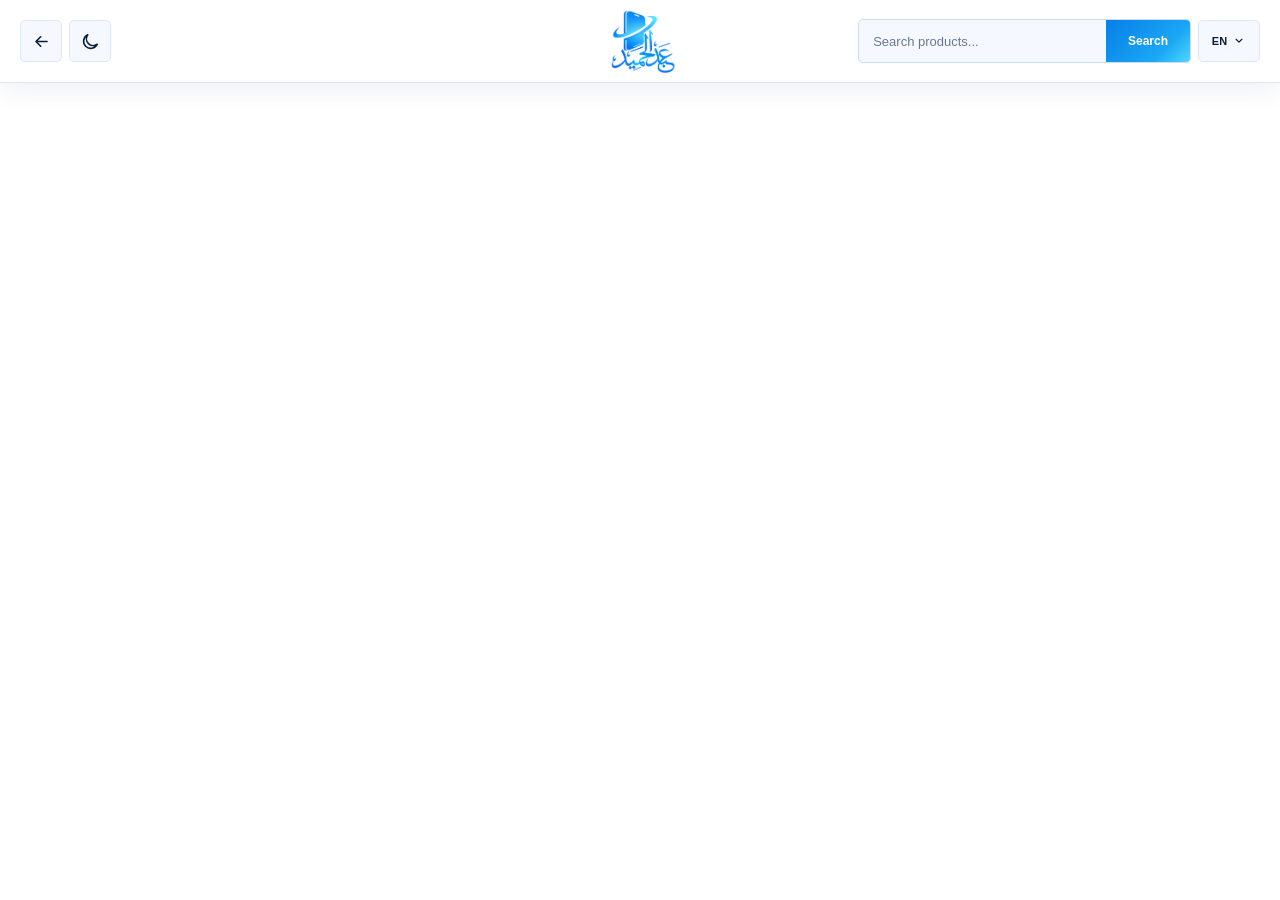
==== commit a8e43758: "fixing : the secondary header & making the variables scrollable" ====
--- a/hamid-phones/products-listing/index.html
+++ b/hamid-phones/products-listing/index.html
@@ -39,6 +39,197 @@
                     </svg>
                 </button>
 
+            </div>
+
+
+            <!-- CENTER LOGO -->
+            <a href="../index.html" class="secondary-header__logo" aria-label="Home">
+                <img src="../assets/images/logo.png" alt="Phone Store Logo">
+            </a>
+
+
+            <!-- RIGHT -->
+            <div class="secondary-header__right">
+
+                <!-- DESKTOP SEARCH -->
+                <div class="secondary-search secondary-search--desktop">
+
+                    <div class="secondary-search__box">
+
+                        <input type="search" class="secondary-search__input" placeholder="Search products..."
+                            autocomplete="off" aria-label="Search products">
+
+                        <button class="secondary-search__submit" type="button">
+                            Search
+                        </button>
+
+                    </div>
+
+
+                    <div class="secondary-search__dropdown">
+
+                        <!-- PRODUCT 1 -->
+                        <a href="../single/index.html" class="secondary-search-product">
+
+                            <div class="secondary-search-product__image">
+                                <img src="https://images.unsplash.com/photo-1592750475338-74b7b21085ab?auto=format&fit=crop&w=700&q=85"
+                                    alt="iPhone 15 Pro" loading="lazy">
+                            </div>
+
+                            <div class="secondary-search-product__info">
+
+                                <span class="secondary-search-product__category">
+                                    Apple
+                                </span>
+
+                                <strong>
+                                    iPhone 15 Pro
+                                </strong>
+
+                                <span class="secondary-search-product__price">
+                                    12,499 DH
+                                </span>
+
+                            </div>
+
+                            <span class="secondary-search-product__arrow">
+                                <svg viewBox="0 0 24 24">
+                                    <path d="M5 12h14M13 6l6 6-6 6" fill="none" stroke="currentColor" stroke-width="2"
+                                        stroke-linecap="round" stroke-linejoin="round" />
+                                </svg>
+                            </span>
+
+                        </a>
+
+
+                        <!-- PRODUCT 2 -->
+                        <a href="../single/index.html" class="secondary-search-product">
+
+                            <div class="secondary-search-product__image">
+                                <img src="https://images.unsplash.com/photo-1610945265064-0e34e5519bbf?auto=format&fit=crop&w=700&q=85"
+                                    alt="Galaxy S24 Ultra" loading="lazy">
+                            </div>
+
+                            <div class="secondary-search-product__info">
+
+                                <span class="secondary-search-product__category">
+                                    Samsung
+                                </span>
+
+                                <strong>
+                                    Galaxy S24 Ultra
+                                </strong>
+
+                                <span class="secondary-search-product__price">
+                                    11,999 DH
+                                </span>
+
+                            </div>
+
+                            <span class="secondary-search-product__arrow">
+                                <svg viewBox="0 0 24 24">
+                                    <path d="M5 12h14M13 6l6 6-6 6" fill="none" stroke="currentColor" stroke-width="2"
+                                        stroke-linecap="round" stroke-linejoin="round" />
+                                </svg>
+                            </span>
+
+                        </a>
+
+
+                        <!-- PRODUCT 3 -->
+                        <a href="../single/index.html" class="secondary-search-product">
+
+                            <div class="secondary-search-product__image">
+                                <img src="https://images.unsplash.com/photo-1598327105666-5b89351aff97?auto=format&fit=crop&w=700&q=85"
+                                    alt="Xiaomi 14" loading="lazy">
+                            </div>
+
+                            <div class="secondary-search-product__info">
+
+                                <span class="secondary-search-product__category">
+                                    Xiaomi
+                                </span>
+
+                                <strong>
+                                    Xiaomi 14
+                                </strong>
+
+                                <span class="secondary-search-product__price">
+                                    7,499 DH
+                                </span>
+
+                            </div>
+
+                            <span class="secondary-search-product__arrow">
+                                <svg viewBox="0 0 24 24">
+                                    <path d="M5 12h14M13 6l6 6-6 6" fill="none" stroke="currentColor" stroke-width="2"
+                                        stroke-linecap="round" stroke-linejoin="round" />
+                                </svg>
+                            </span>
+
+                        </a>
+
+
+                        <!-- PRODUCT 4 -->
+                        <a href="../single/index.html" class="secondary-search-product">
+
+                            <div class="secondary-search-product__image">
+                                <img src="https://images.unsplash.com/photo-1592899677977-9c10ca588bbd?auto=format&fit=crop&w=700&q=85"
+                                    alt="Google Pixel 9 Pro" loading="lazy">
+                            </div>
+
+                            <div class="secondary-search-product__info">
+
+                                <span class="secondary-search-product__category">
+                                    Google
+                                </span>
+
+                                <strong>
+                                    Google Pixel 9 Pro
+                                </strong>
+
+                                <span class="secondary-search-product__price">
+                                    9,499 DH
+                                </span>
+
+                            </div>
+
+                            <span class="secondary-search-product__arrow">
+                                <svg viewBox="0 0 24 24">
+                                    <path d="M5 12h14M13 6l6 6-6 6" fill="none" stroke="currentColor" stroke-width="2"
+                                        stroke-linecap="round" stroke-linejoin="round" />
+                                </svg>
+                            </span>
+
+                        </a>
+
+
+                        <a href="../products-listing/index.html" class="secondary-search__results">
+                            See all products
+
+                            <svg viewBox="0 0 24 24">
+                                <path d="M5 12h14M13 6l6 6-6 6" fill="none" stroke="currentColor" stroke-width="2"
+                                    stroke-linecap="round" stroke-linejoin="round" />
+                            </svg>
+                        </a>
+
+                    </div>
+
+                </div>
+
+
+                <!-- MOBILE SEARCH BUTTON -->
+                <button class="secondary-header__mobile-search-button" type="button" aria-label="Open search"
+                    aria-expanded="false">
+                    <svg viewBox="0 0 24 24" fill="none" stroke="currentColor">
+                        <circle cx="11" cy="11" r="7" stroke-width="2" />
+
+                        <path d="M20 20l-4-4" stroke-width="2" stroke-linecap="round" />
+                    </svg>
+                </button>
+
+
+                <!-- LANGUAGE SWITCHER -->
                 <div class="secondary-language">
 
                     <button class="secondary-language__button" type="button" aria-expanded="false">
@@ -52,6 +243,7 @@
                         </svg>
                     </button>
 
+
                     <div class="secondary-language__dropdown">
 
                         <button type="button" data-lang="EN">
@@ -80,189 +272,6 @@
 
             </div>
 
-
-            <!-- CENTER LOGO -->
-            <a href="../index.html" class="secondary-header__logo" aria-label="Home">
-                <img src="../assets/images/logo.png" alt="Phone Store Logo">
-            </a>
-
-
-            <!-- RIGHT -->
-            <div class="secondary-header__right">
-
-                <div class="secondary-search secondary-search--desktop">
-
-                    <div class="secondary-search__box">
-
-                        <input type="search" class="secondary-search__input" placeholder="Search products..."
-                            autocomplete="off" aria-label="Search products">
-
-                        <button class="secondary-search__submit" type="button">
-                            Search
-                        </button>
-
-                    </div>
-
-
-                    <div class="secondary-search__dropdown">
-
-                        <a href="../single/index.html" class="secondary-search-product">
-
-                            <div class="secondary-search-product__image">
-                                <img src="https://images.unsplash.com/photo-1592750475338-74b7b21085ab?auto=format&fit=crop&w=700&q=85"
-                                    alt="iPhone 15 Pro" loading="lazy">
-                            </div>
-
-                            <div class="secondary-search-product__info">
-
-                                <span class="secondary-search-product__category">
-                                    Apple
-                                </span>
-
-                                <strong>
-                                    iPhone 15 Pro
-                                </strong>
-
-                                <span class="secondary-search-product__price">
-                                    12,499 DH
-                                </span>
-
-                            </div>
-
-                            <span class="secondary-search-product__arrow">
-                                <svg viewBox="0 0 24 24">
-                                    <path d="M5 12h14M13 6l6 6-6 6" fill="none" stroke="currentColor" stroke-width="2"
-                                        stroke-linecap="round" stroke-linejoin="round" />
-                                </svg>
-                            </span>
-
-                        </a>
-
-
-                        <a href="../single/index.html" class="secondary-search-product">
-
-                            <div class="secondary-search-product__image">
-                                <img src="https://images.unsplash.com/photo-1610945265064-0e34e5519bbf?auto=format&fit=crop&w=700&q=85"
-                                    alt="Galaxy S24 Ultra" loading="lazy">
-                            </div>
-
-                            <div class="secondary-search-product__info">
-
-                                <span class="secondary-search-product__category">
-                                    Samsung
-                                </span>
-
-                                <strong>
-                                    Galaxy S24 Ultra
-                                </strong>
-
-                                <span class="secondary-search-product__price">
-                                    11,999 DH
-                                </span>
-
-                            </div>
-
-                            <span class="secondary-search-product__arrow">
-                                <svg viewBox="0 0 24 24">
-                                    <path d="M5 12h14M13 6l6 6-6 6" fill="none" stroke="currentColor" stroke-width="2"
-                                        stroke-linecap="round" stroke-linejoin="round" />
-                                </svg>
-                            </span>
-
-                        </a>
-
-
-                        <a href="../single/index.html" class="secondary-search-product">
-
-                            <div class="secondary-search-product__image">
-                                <img src="https://images.unsplash.com/photo-1598327105666-5b89351aff97?auto=format&fit=crop&w=700&q=85"
-                                    alt="Xiaomi 14" loading="lazy">
-                            </div>
-
-                            <div class="secondary-search-product__info">
-
-                                <span class="secondary-search-product__category">
-                                    Xiaomi
-                                </span>
-
-                                <strong>
-                                    Xiaomi 14
-                                </strong>
-
-                                <span class="secondary-search-product__price">
-                                    7,499 DH
-                                </span>
-
-                            </div>
-
-                            <span class="secondary-search-product__arrow">
-                                <svg viewBox="0 0 24 24">
-                                    <path d="M5 12h14M13 6l6 6-6 6" fill="none" stroke="currentColor" stroke-width="2"
-                                        stroke-linecap="round" stroke-linejoin="round" />
-                                </svg>
-                            </span>
-
-                        </a>
-
-
-                        <a href="../single/index.html" class="secondary-search-product">
-
-                            <div class="secondary-search-product__image">
-                                <img src="https://images.unsplash.com/photo-1592899677977-9c10ca588bbd?auto=format&fit=crop&w=700&q=85"
-                                    alt="Google Pixel 9 Pro" loading="lazy">
-                            </div>
-
-                            <div class="secondary-search-product__info">
-
-                                <span class="secondary-search-product__category">
-                                    Google
-                                </span>
-
-                                <strong>
-                                    Google Pixel 9 Pro
-                                </strong>
-
-                                <span class="secondary-search-product__price">
-                                    9,499 DH
-                                </span>
-
-                            </div>
-
-                            <span class="secondary-search-product__arrow">
-                                <svg viewBox="0 0 24 24">
-                                    <path d="M5 12h14M13 6l6 6-6 6" fill="none" stroke="currentColor" stroke-width="2"
-                                        stroke-linecap="round" stroke-linejoin="round" />
-                                </svg>
-                            </span>
-
-                        </a>
-
-
-                        <a href="../products-listing/index.html" class="secondary-search__results">
-                            See all products
-
-                            <svg viewBox="0 0 24 24">
-                                <path d="M5 12h14M13 6l6 6-6 6" fill="none" stroke="currentColor" stroke-width="2"
-                                    stroke-linecap="round" stroke-linejoin="round" />
-                            </svg>
-                        </a>
-
-                    </div>
-
-                </div>
-
-
-                <button class="secondary-header__mobile-search-button" type="button" aria-label="Open search"
-                    aria-expanded="false">
-                    <svg viewBox="0 0 24 24" fill="none" stroke="currentColor">
-                        <circle cx="11" cy="11" r="7" stroke-width="2" />
-
-                        <path d="M20 20l-4-4" stroke-width="2" stroke-linecap="round" />
-                    </svg>
-                </button>
-
-            </div>
-
         </div>
 
 
@@ -285,6 +294,7 @@
 
                 <div class="secondary-search__dropdown">
 
+                    <!-- PRODUCT 1 -->
                     <a href="../single/index.html" class="secondary-search-product">
 
                         <div class="secondary-search-product__image">
@@ -293,6 +303,7 @@
                         </div>
 
                         <div class="secondary-search-product__info">
+
                             <span class="secondary-search-product__category">
                                 Apple
                             </span>
@@ -304,6 +315,7 @@
                             <span class="secondary-search-product__price">
                                 12,499 DH
                             </span>
+
                         </div>
 
                         <span class="secondary-search-product__arrow">
@@ -316,6 +328,7 @@
                     </a>
 
 
+                    <!-- PRODUCT 2 -->
                     <a href="../single/index.html" class="secondary-search-product">
 
                         <div class="secondary-search-product__image">
@@ -324,6 +337,7 @@
                         </div>
 
                         <div class="secondary-search-product__info">
+
                             <span class="secondary-search-product__category">
                                 Samsung
                             </span>
@@ -335,6 +349,7 @@
                             <span class="secondary-search-product__price">
                                 11,999 DH
                             </span>
+
                         </div>
 
                         <span class="secondary-search-product__arrow">
@@ -347,6 +362,7 @@
                     </a>
 
 
+                    <!-- PRODUCT 3 -->
                     <a href="../single/index.html" class="secondary-search-product">
 
                         <div class="secondary-search-product__image">
@@ -355,6 +371,7 @@
                         </div>
 
                         <div class="secondary-search-product__info">
+
                             <span class="secondary-search-product__category">
                                 Xiaomi
                             </span>
@@ -366,6 +383,7 @@
                             <span class="secondary-search-product__price">
                                 7,499 DH
                             </span>
+
                         </div>
 
                         <span class="secondary-search-product__arrow">
@@ -378,6 +396,7 @@
                     </a>
 
 
+                    <!-- PRODUCT 4 -->
                     <a href="../single/index.html" class="secondary-search-product">
 
                         <div class="secondary-search-product__image">
@@ -386,6 +405,7 @@
                         </div>
 
                         <div class="secondary-search-product__info">
+
                             <span class="secondary-search-product__category">
                                 Google
                             </span>
@@ -397,6 +417,7 @@
                             <span class="secondary-search-product__price">
                                 9,499 DH
                             </span>
+
                         </div>
 
                         <span class="secondary-search-product__arrow">
--- a/hamid-phones/css/style.css
+++ b/hamid-phones/css/style.css
@@ -1419,7 +1419,7 @@
     position: absolute;
 
     top: calc(100% + 10px);
-    left: 0;
+    right: 0;
 
     width: 170px;
 
@@ -1531,7 +1531,10 @@
     min-width: 0;
 
     display: flex;
+    align-items: center;
     justify-content: flex-end;
+
+    gap: 7px;
 
     justify-self: stretch;
 }
@@ -1657,7 +1660,6 @@
 }
 
 .secondary-search.secondary-search--active .secondary-search__dropdown,
-
 .secondary-mobile-search.secondary-search--active .secondary-search__dropdown {
     opacity: 1;
     visibility: visible;
@@ -1972,8 +1974,6 @@
 
     .secondary-header__mobile-search-button {
         display: flex;
-
-        margin-left: auto;
     }
 }
 
@@ -1987,6 +1987,10 @@
     }
 
     .secondary-header__left {
+        gap: 5px;
+    }
+
+    .secondary-header__right {
         gap: 5px;
     }
 
@@ -6194,13 +6198,120 @@
 
 
 /* =========================================================
+   VARIANT HORIZONTAL SCROLLER
+========================================================= */
+
+.single-product-variant-scroll {
+    width: 100%;
+
+    min-width: 0;
+
+    display: grid;
+
+    grid-template-columns:
+        36px
+        minmax(0, 1fr)
+        36px;
+
+    align-items: center;
+
+    gap: 8px;
+}
+
+.single-product-variant-scroll__track {
+    width: 100%;
+
+    min-width: 0;
+
+    overflow-x: auto;
+    overflow-y: hidden;
+
+    scroll-behavior: smooth;
+
+    scrollbar-width: none;
+
+    -ms-overflow-style: none;
+
+    -webkit-overflow-scrolling: touch;
+
+    overscroll-behavior-x: contain;
+
+    scroll-snap-type: x proximity;
+}
+
+.single-product-variant-scroll__track::-webkit-scrollbar {
+    display: none;
+}
+
+
+/* =========================================================
+   VARIANT ARROWS
+========================================================= */
+
+.single-product-variant-scroll__arrow {
+    width: 36px;
+    height: 43px;
+
+    padding: 0;
+
+    display: flex;
+
+    align-items: center;
+    justify-content: center;
+
+    color: var(--single-text);
+
+    background: var(--single-soft);
+
+    border: 1px solid var(--single-border);
+
+    border-radius: var(--single-radius);
+
+    cursor: pointer;
+
+    transition:
+        color var(--single-transition),
+        background var(--single-transition),
+        border-color var(--single-transition),
+        transform var(--single-transition),
+        opacity var(--single-transition);
+}
+
+.single-product-variant-scroll__arrow svg {
+    width: 16px;
+    height: 16px;
+}
+
+.single-product-variant-scroll__arrow:hover:not(:disabled) {
+    color: var(--single-blue);
+
+    background: var(--single-bg);
+
+    border-color:
+        rgba(26, 168, 245, 0.50);
+
+    transform: translateY(-1px);
+}
+
+.single-product-variant-scroll__arrow:active:not(:disabled) {
+    transform: scale(0.95);
+}
+
+.single-product-variant-scroll__arrow:disabled {
+    opacity: 0.35;
+
+    cursor: default;
+}
+
+
+/* =========================================================
    COLORS
 ========================================================= */
 
 .single-product-colors {
     display: flex;
 
-    flex-wrap: wrap;
+    flex-wrap: nowrap;
 
     gap: 9px;
 }
@@ -6209,12 +6320,18 @@
     width: 43px;
     height: 43px;
 
+    min-width: 43px;
+
+    flex: 0 0 43px;
+
     padding: 5px;
 
     display: flex;
 
     align-items: center;
     justify-content: center;
+
+    scroll-snap-align: start;
 
     background: var(--single-bg);
 
@@ -6260,18 +6377,24 @@
 ========================================================= */
 
 .single-product-storage {
-    display: grid;
-
-    grid-template-columns:
-        repeat(4, minmax(0, 1fr));
+    display: flex;
+
+    flex-wrap: nowrap;
 
     gap: 8px;
 }
 
 .single-product-storage__button {
+    width: 110px;
+
+    min-width: 110px;
     min-height: 46px;
 
+    flex: 0 0 110px;
+
     padding: 0 12px;
+
+    scroll-snap-align: start;
 
     color: var(--single-text);
 
@@ -6283,6 +6406,8 @@
 
     font-size: 11px;
     font-weight: 750;
+
+    white-space: nowrap;
 
     cursor: pointer;
 
@@ -6678,6 +6803,7 @@
         transparent;
 
     -webkit-overflow-scrolling: touch;
+
     overscroll-behavior-x: contain;
 }
 
@@ -6909,12 +7035,29 @@
 
 
     /* =====================================================
-       STORAGE
+       VARIANT SCROLLER
     ===================================================== */
 
-    .single-product-storage {
+    .single-product-variant-scroll {
         grid-template-columns:
-            repeat(2, minmax(0, 1fr));
+            34px
+            minmax(0, 1fr)
+            34px;
+
+        gap: 6px;
+    }
+
+    .single-product-variant-scroll__arrow {
+        width: 34px;
+        height: 43px;
+    }
+
+    .single-product-storage__button {
+        width: 100px;
+
+        min-width: 100px;
+
+        flex-basis: 100px;
     }
 
 
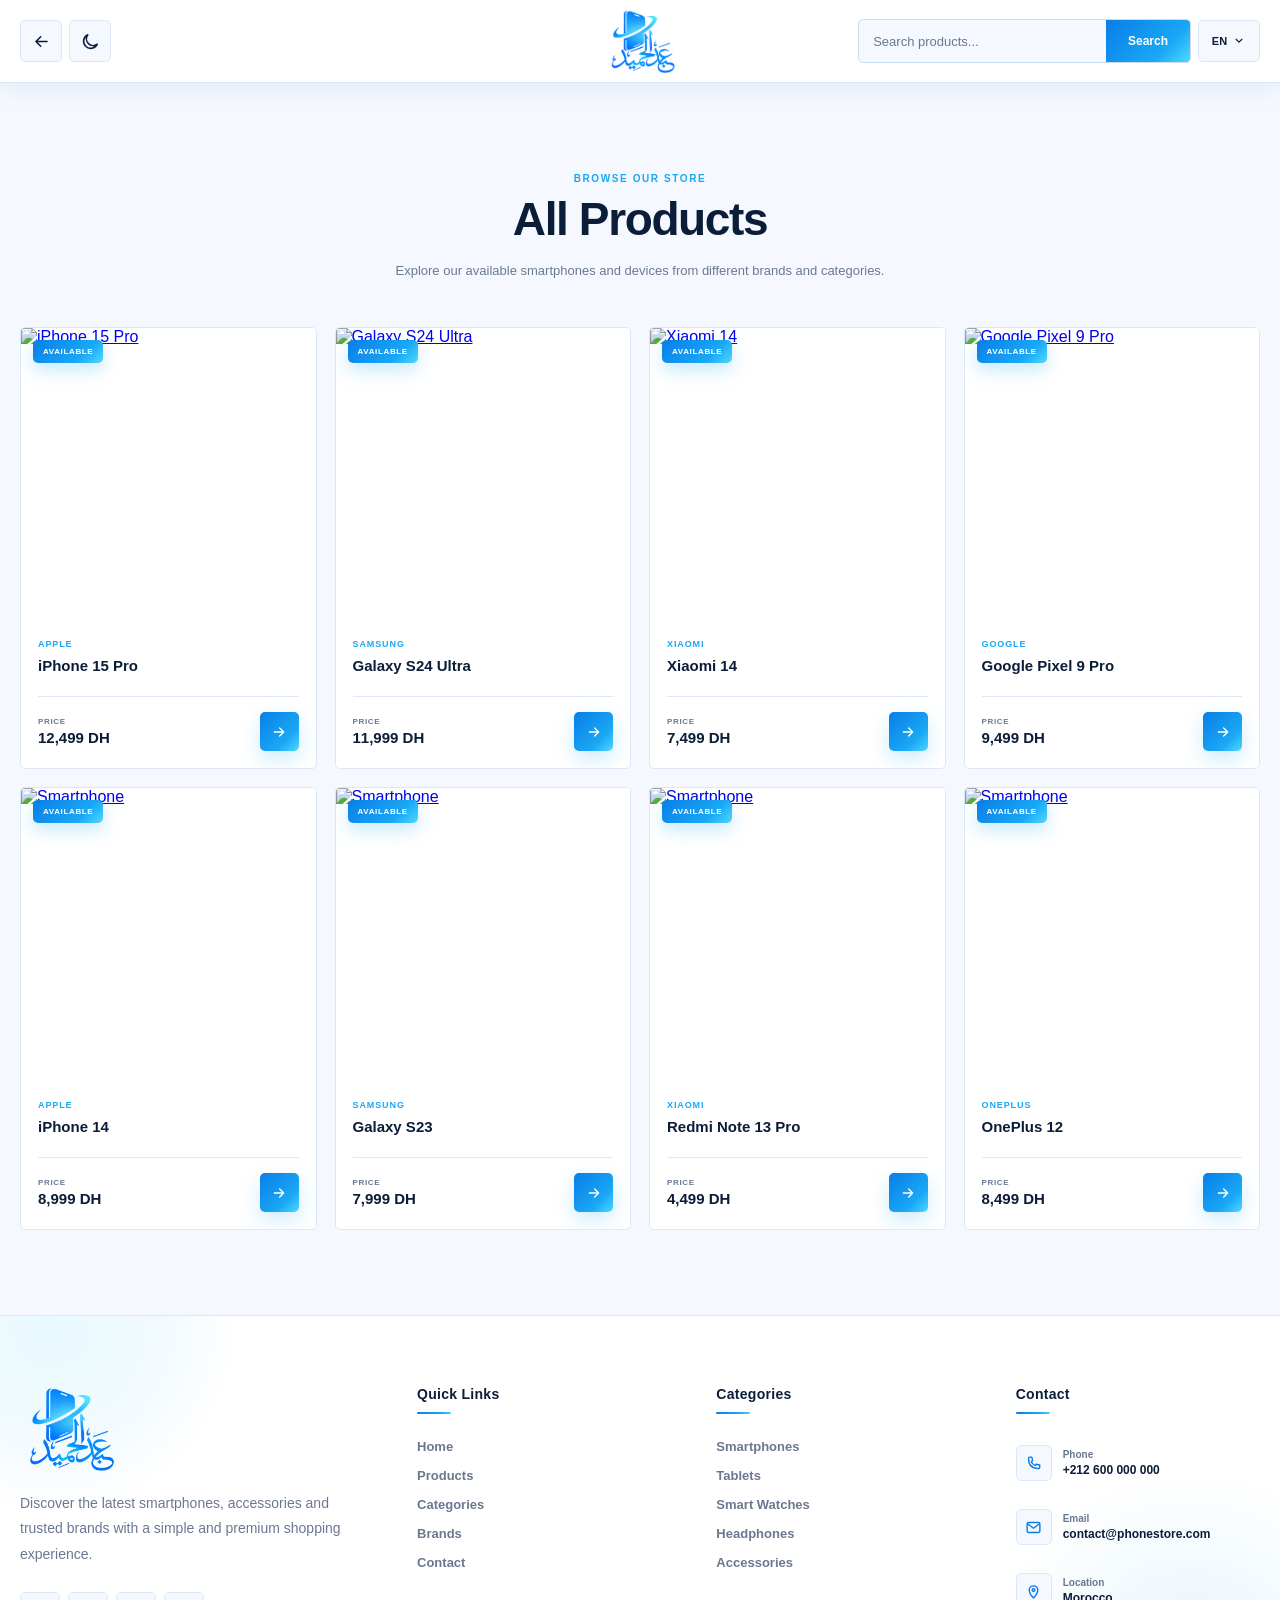
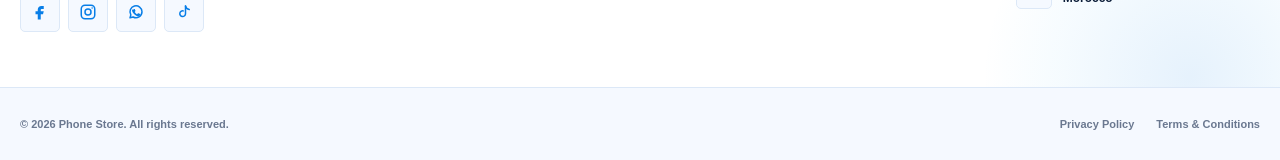
==== commit a8d6b05d: "fixing the main specifications structure and behavior & creating : products grid for the products li" ====
--- a/hamid-phones/products-listing/index.html
+++ b/hamid-phones/products-listing/index.html
@@ -5,7 +5,7 @@
     <meta charset="UTF-8">
     <meta name="viewport" content="width=device-width, initial-scale=1.0">
     <title>Document</title>
-    <link rel="stylesheet" href="/hamid-phones/css/style.css">
+    <link rel="stylesheet" href="../css/style.css">
 </head>
 
 <body>
@@ -449,11 +449,667 @@
 
     <main>
 
-
+        <!-- #region PRODUCTS LISTING -->
+
+        <section class="featured-products">
+
+            <div class="featured-products__container">
+
+                <!-- HEADER -->
+                <div class="featured-products__header">
+
+                    <span class="featured-products__eyebrow">
+                        Browse Our Store
+                    </span>
+
+                    <h2>All Products</h2>
+
+                    <p>
+                        Explore our available smartphones and devices
+                        from different brands and categories.
+                    </p>
+
+                </div>
+
+
+                <!-- PRODUCTS GRID -->
+                <div class="featured-products__grid">
+
+
+                    <!-- PRODUCT 1 -->
+                    <article class="product-card">
+
+                        <a href="../single/index.html" class="product-card__image">
+
+                            <span class="product-card__badge">
+                                Available
+                            </span>
+
+                            <img src="https://images.unsplash.com/photo-1592750475338-74b7b21085ab?auto=format&fit=crop&w=700&q=85"
+                                alt="iPhone 15 Pro" loading="lazy">
+
+                        </a>
+
+
+                        <div class="product-card__content">
+
+                            <span class="product-card__category">
+                                Apple
+                            </span>
+
+                            <h3>
+                                <a href="../single/index.html">
+                                    iPhone 15 Pro
+                                </a>
+                            </h3>
+
+
+                            <div class="product-card__bottom">
+
+                                <div class="product-card__price">
+
+                                    <span>Price</span>
+
+                                    <strong>
+                                        12,499 DH
+                                    </strong>
+
+                                </div>
+
+
+                                <a href="../single/index.html" class="product-card__button"
+                                    aria-label="View iPhone 15 Pro">
+                                    <svg viewBox="0 0 24 24" fill="none" stroke="currentColor">
+                                        <path stroke-linecap="round" stroke-linejoin="round" stroke-width="2"
+                                            d="M5 12h14M13 6l6 6-6 6" />
+                                    </svg>
+                                </a>
+
+                            </div>
+
+                        </div>
+
+                    </article>
+
+
+                    <!-- PRODUCT 2 -->
+                    <article class="product-card">
+
+                        <a href="../single/index.html" class="product-card__image">
+
+                            <span class="product-card__badge">
+                                Available
+                            </span>
+
+                            <img src="https://images.unsplash.com/photo-1610945265064-0e34e5519bbf?auto=format&fit=crop&w=700&q=85"
+                                alt="Galaxy S24 Ultra" loading="lazy">
+
+                        </a>
+
+
+                        <div class="product-card__content">
+
+                            <span class="product-card__category">
+                                Samsung
+                            </span>
+
+                            <h3>
+                                <a href="../single/index.html">
+                                    Galaxy S24 Ultra
+                                </a>
+                            </h3>
+
+
+                            <div class="product-card__bottom">
+
+                                <div class="product-card__price">
+
+                                    <span>Price</span>
+
+                                    <strong>
+                                        11,999 DH
+                                    </strong>
+
+                                </div>
+
+
+                                <a href="../single/index.html" class="product-card__button"
+                                    aria-label="View Galaxy S24 Ultra">
+                                    <svg viewBox="0 0 24 24" fill="none" stroke="currentColor">
+                                        <path stroke-linecap="round" stroke-linejoin="round" stroke-width="2"
+                                            d="M5 12h14M13 6l6 6-6 6" />
+                                    </svg>
+                                </a>
+
+                            </div>
+
+                        </div>
+
+                    </article>
+
+
+                    <!-- PRODUCT 3 -->
+                    <article class="product-card">
+
+                        <a href="../single/index.html" class="product-card__image">
+
+                            <span class="product-card__badge">
+                                Available
+                            </span>
+
+                            <img src="https://images.unsplash.com/photo-1598327105666-5b89351aff97?auto=format&fit=crop&w=700&q=85"
+                                alt="Xiaomi 14" loading="lazy">
+
+                        </a>
+
+
+                        <div class="product-card__content">
+
+                            <span class="product-card__category">
+                                Xiaomi
+                            </span>
+
+                            <h3>
+                                <a href="../single/index.html">
+                                    Xiaomi 14
+                                </a>
+                            </h3>
+
+
+                            <div class="product-card__bottom">
+
+                                <div class="product-card__price">
+
+                                    <span>Price</span>
+
+                                    <strong>
+                                        7,499 DH
+                                    </strong>
+
+                                </div>
+
+
+                                <a href="../single/index.html" class="product-card__button" aria-label="View Xiaomi 14">
+                                    <svg viewBox="0 0 24 24" fill="none" stroke="currentColor">
+                                        <path stroke-linecap="round" stroke-linejoin="round" stroke-width="2"
+                                            d="M5 12h14M13 6l6 6-6 6" />
+                                    </svg>
+                                </a>
+
+                            </div>
+
+                        </div>
+
+                    </article>
+
+
+                    <!-- PRODUCT 4 -->
+                    <article class="product-card">
+
+                        <a href="../single/index.html" class="product-card__image">
+
+                            <span class="product-card__badge">
+                                Available
+                            </span>
+
+                            <img src="https://images.unsplash.com/photo-1592899677977-9c10ca588bbd?auto=format&fit=crop&w=700&q=85"
+                                alt="Google Pixel 9 Pro" loading="lazy">
+
+                        </a>
+
+
+                        <div class="product-card__content">
+
+                            <span class="product-card__category">
+                                Google
+                            </span>
+
+                            <h3>
+                                <a href="../single/index.html">
+                                    Google Pixel 9 Pro
+                                </a>
+                            </h3>
+
+
+                            <div class="product-card__bottom">
+
+                                <div class="product-card__price">
+
+                                    <span>Price</span>
+
+                                    <strong>
+                                        9,499 DH
+                                    </strong>
+
+                                </div>
+
+
+                                <a href="../single/index.html" class="product-card__button"
+                                    aria-label="View Google Pixel 9 Pro">
+                                    <svg viewBox="0 0 24 24" fill="none" stroke="currentColor">
+                                        <path stroke-linecap="round" stroke-linejoin="round" stroke-width="2"
+                                            d="M5 12h14M13 6l6 6-6 6" />
+                                    </svg>
+                                </a>
+
+                            </div>
+
+                        </div>
+
+                    </article>
+
+
+                    <!-- PRODUCT 5 -->
+                    <article class="product-card">
+
+                        <a href="../single/index.html" class="product-card__image">
+
+                            <span class="product-card__badge">
+                                Available
+                            </span>
+
+                            <img src="https://images.unsplash.com/photo-1605236453806-6ff36851218e?auto=format&fit=crop&w=700&q=85"
+                                alt="Smartphone" loading="lazy">
+
+                        </a>
+
+
+                        <div class="product-card__content">
+
+                            <span class="product-card__category">
+                                Apple
+                            </span>
+
+                            <h3>
+                                <a href="../single/index.html">
+                                    iPhone 14
+                                </a>
+                            </h3>
+
+
+                            <div class="product-card__bottom">
+
+                                <div class="product-card__price">
+
+                                    <span>Price</span>
+
+                                    <strong>
+                                        8,999 DH
+                                    </strong>
+
+                                </div>
+
+
+                                <a href="../single/index.html" class="product-card__button" aria-label="View iPhone 14">
+                                    <svg viewBox="0 0 24 24" fill="none" stroke="currentColor">
+                                        <path stroke-linecap="round" stroke-linejoin="round" stroke-width="2"
+                                            d="M5 12h14M13 6l6 6-6 6" />
+                                    </svg>
+                                </a>
+
+                            </div>
+
+                        </div>
+
+                    </article>
+
+
+                    <!-- PRODUCT 6 -->
+                    <article class="product-card">
+
+                        <a href="../single/index.html" class="product-card__image">
+
+                            <span class="product-card__badge">
+                                Available
+                            </span>
+
+                            <img src="https://images.unsplash.com/photo-1580910051074-3eb694886505?auto=format&fit=crop&w=700&q=85"
+                                alt="Smartphone" loading="lazy">
+
+                        </a>
+
+
+                        <div class="product-card__content">
+
+                            <span class="product-card__category">
+                                Samsung
+                            </span>
+
+                            <h3>
+                                <a href="../single/index.html">
+                                    Galaxy S23
+                                </a>
+                            </h3>
+
+
+                            <div class="product-card__bottom">
+
+                                <div class="product-card__price">
+
+                                    <span>Price</span>
+
+                                    <strong>
+                                        7,999 DH
+                                    </strong>
+
+                                </div>
+
+
+                                <a href="../single/index.html" class="product-card__button"
+                                    aria-label="View Galaxy S23">
+                                    <svg viewBox="0 0 24 24" fill="none" stroke="currentColor">
+                                        <path stroke-linecap="round" stroke-linejoin="round" stroke-width="2"
+                                            d="M5 12h14M13 6l6 6-6 6" />
+                                    </svg>
+                                </a>
+
+                            </div>
+
+                        </div>
+
+                    </article>
+
+
+                    <!-- PRODUCT 7 -->
+                    <article class="product-card">
+
+                        <a href="../single/index.html" class="product-card__image">
+
+                            <span class="product-card__badge">
+                                Available
+                            </span>
+
+                            <img src="https://images.unsplash.com/photo-1574944985070-8f3ebc6b79d2?auto=format&fit=crop&w=700&q=85"
+                                alt="Smartphone" loading="lazy">
+
+                        </a>
+
+
+                        <div class="product-card__content">
+
+                            <span class="product-card__category">
+                                Xiaomi
+                            </span>
+
+                            <h3>
+                                <a href="../single/index.html">
+                                    Redmi Note 13 Pro
+                                </a>
+                            </h3>
+
+
+                            <div class="product-card__bottom">
+
+                                <div class="product-card__price">
+
+                                    <span>Price</span>
+
+                                    <strong>
+                                        4,499 DH
+                                    </strong>
+
+                                </div>
+
+
+                                <a href="../single/index.html" class="product-card__button"
+                                    aria-label="View Redmi Note 13 Pro">
+                                    <svg viewBox="0 0 24 24" fill="none" stroke="currentColor">
+                                        <path stroke-linecap="round" stroke-linejoin="round" stroke-width="2"
+                                            d="M5 12h14M13 6l6 6-6 6" />
+                                    </svg>
+                                </a>
+
+                            </div>
+
+                        </div>
+
+                    </article>
+
+
+                    <!-- PRODUCT 8 -->
+                    <article class="product-card">
+
+                        <a href="../single/index.html" class="product-card__image">
+
+                            <span class="product-card__badge">
+                                Available
+                            </span>
+
+                            <img src="https://images.unsplash.com/photo-1616348436168-de43ad0db179?auto=format&fit=crop&w=700&q=85"
+                                alt="Smartphone" loading="lazy">
+
+                        </a>
+
+
+                        <div class="product-card__content">
+
+                            <span class="product-card__category">
+                                OnePlus
+                            </span>
+
+                            <h3>
+                                <a href="../single/index.html">
+                                    OnePlus 12
+                                </a>
+                            </h3>
+
+
+                            <div class="product-card__bottom">
+
+                                <div class="product-card__price">
+
+                                    <span>Price</span>
+
+                                    <strong>
+                                        8,499 DH
+                                    </strong>
+
+                                </div>
+
+
+                                <a href="../single/index.html" class="product-card__button"
+                                    aria-label="View OnePlus 12">
+                                    <svg viewBox="0 0 24 24" fill="none" stroke="currentColor">
+                                        <path stroke-linecap="round" stroke-linejoin="round" stroke-width="2"
+                                            d="M5 12h14M13 6l6 6-6 6" />
+                                    </svg>
+                                </a>
+
+                            </div>
+
+                        </div>
+
+                    </article>
+
+
+                </div>
+
+            </div>
+
+        </section>
+
+        <!-- #endregion -->
 
     </main>
 
-    <script src="/hamid-phones/js/main.js"></script>
+    <footer class="site-footer">
+
+        <div class="footer-main">
+            <div class="footer-container">
+
+                <!-- Brand -->
+                <div class="footer-brand">
+
+                    <a href="#" class="footer-logo">
+                        <img src="../assets/images/logo.png" alt="Phone Store Logo">
+                    </a>
+
+                    <p>
+                        Discover the latest smartphones, accessories and trusted
+                        brands with a simple and premium shopping experience.
+                    </p>
+
+                    <div class="footer-socials">
+
+                        <a href="#" aria-label="Facebook">
+                            <svg viewBox="0 0 24 24" aria-hidden="true">
+                                <path d="M14 8h3V4h-3c-3 0-5 2-5 5v2H6v4h3v7h4v-7h3l1-4h-4V9c0-.7.3-1 1-1Z"
+                                    fill="currentColor" />
+                            </svg>
+                        </a>
+
+                        <a href="#" aria-label="Instagram">
+                            <svg viewBox="0 0 24 24" aria-hidden="true">
+                                <rect x="3" y="3" width="18" height="18" rx="5" fill="none" stroke="currentColor"
+                                    stroke-width="2" />
+                                <circle cx="12" cy="12" r="4" fill="none" stroke="currentColor" stroke-width="2" />
+                                <circle cx="17.5" cy="6.5" r="1" fill="currentColor" />
+                            </svg>
+                        </a>
+
+                        <a href="#" aria-label="WhatsApp">
+                            <svg viewBox="0 0 24 24" aria-hidden="true">
+                                <path d="M20 11.7a8 8 0 0 1-11.8 7l-4.2 1.1 1.1-4A8 8 0 1 1 20 11.7Z" fill="none"
+                                    stroke="currentColor" stroke-width="2" stroke-linejoin="round" />
+                                <path
+                                    d="M9 8.5c.2-.4.4-.4.6-.4h.5c.2 0 .4.1.5.5l.7 1.7c.1.3 0 .5-.2.7l-.6.7c-.2.2-.1.4 0 .6.6 1.1 1.5 2 2.7 2.6.2.1.4.1.6-.1l.8-1c.2-.2.4-.3.7-.2l1.7.8c.3.1.5.3.5.5 0 .4-.2 1.4-1 2-.6.6-1.5.9-2.5.6-1.2-.3-2.7-1-4.3-2.5-1.4-1.3-2.4-2.9-2.8-4.1-.4-1.1 0-1.9.4-2.4Z"
+                                    fill="currentColor" />
+                            </svg>
+                        </a>
+
+                        <a href="#" aria-label="TikTok">
+                            <svg viewBox="0 0 24 24" aria-hidden="true">
+                                <path d="M14 4v10.2a3.8 3.8 0 1 1-3-3.7" fill="none" stroke="currentColor"
+                                    stroke-width="2" stroke-linecap="round" />
+                                <path d="M14 4c.5 2.6 2.2 4.2 5 4.7" fill="none" stroke="currentColor" stroke-width="2"
+                                    stroke-linecap="round" />
+                            </svg>
+                        </a>
+
+                    </div>
+
+                </div>
+
+
+                <!-- Quick Links -->
+                <div class="footer-column">
+
+                    <h3>Quick Links</h3>
+
+                    <nav>
+                        <a href="#">Home</a>
+                        <a href="#">Products</a>
+                        <a href="#">Categories</a>
+                        <a href="#">Brands</a>
+                        <a href="#">Contact</a>
+                    </nav>
+
+                </div>
+
+
+                <!-- Categories -->
+                <div class="footer-column">
+
+                    <h3>Categories</h3>
+
+                    <nav>
+                        <a href="#">Smartphones</a>
+                        <a href="#">Tablets</a>
+                        <a href="#">Smart Watches</a>
+                        <a href="#">Headphones</a>
+                        <a href="#">Accessories</a>
+                    </nav>
+
+                </div>
+
+
+                <!-- Contact -->
+                <div class="footer-column footer-contact">
+
+                    <h3>Contact</h3>
+
+                    <a href="tel:+212600000000" class="contact-item">
+
+                        <span class="contact-icon">
+                            <svg viewBox="0 0 24 24" aria-hidden="true">
+                                <path
+                                    d="M6.6 3h3l1.2 5-2 1.5c1.2 2.4 3.1 4.3 5.5 5.5l1.5-2 5 1.2v3c0 1-.8 1.8-1.8 1.8C10.2 19 5 13.8 5 5c0-1 .7-2 1.6-2Z"
+                                    fill="none" stroke="currentColor" stroke-width="2" stroke-linejoin="round" />
+                            </svg>
+                        </span>
+
+                        <span>
+                            <small>Phone</small>
+                            +212 600 000 000
+                        </span>
+
+                    </a>
+
+
+                    <a href="mailto:contact@phonestore.com" class="contact-item">
+
+                        <span class="contact-icon">
+                            <svg viewBox="0 0 24 24" aria-hidden="true">
+                                <rect x="3" y="5" width="18" height="14" rx="2" fill="none" stroke="currentColor"
+                                    stroke-width="2" />
+                                <path d="m4 7 8 6 8-6" fill="none" stroke="currentColor" stroke-width="2"
+                                    stroke-linejoin="round" />
+                            </svg>
+                        </span>
+
+                        <span>
+                            <small>Email</small>
+                            contact@phonestore.com
+                        </span>
+
+                    </a>
+
+
+                    <div class="contact-item">
+
+                        <span class="contact-icon">
+                            <svg viewBox="0 0 24 24" aria-hidden="true">
+                                <path d="M12 21s6-5.2 6-11a6 6 0 1 0-12 0c0 5.8 6 11 6 11Z" fill="none"
+                                    stroke="currentColor" stroke-width="2" />
+                                <circle cx="12" cy="10" r="2" fill="none" stroke="currentColor" stroke-width="2" />
+                            </svg>
+                        </span>
+
+                        <span>
+                            <small>Location</small>
+                            Morocco
+                        </span>
+
+                    </div>
+
+                </div>
+
+            </div>
+        </div>
+
+
+        <!-- Bottom -->
+        <div class="footer-bottom">
+
+            <div class="footer-bottom-container">
+
+                <p>
+                    © <span id="footerYear"></span> Phone Store.
+                    All rights reserved.
+                </p>
+
+                <div class="footer-bottom-links">
+                    <a href="#">Privacy Policy</a>
+                    <a href="#">Terms & Conditions</a>
+                </div>
+
+            </div>
+
+        </div>
+
+    </footer>
+
+    <script src="../js/main.js"></script>
 </body>
 
 </html>
--- a/hamid-phones/css/style.css
+++ b/hamid-phones/css/style.css
@@ -3254,12 +3254,10 @@
     --featured-blue-light: #4fd8ff;
 
     --featured-gradient:
-        linear-gradient(
-            135deg,
+        linear-gradient(135deg,
             #087ee7 0%,
             #1aa8f5 70%,
-            #4fd8ff 100%
-        );
+            #4fd8ff 100%);
 
     --featured-text: #0b1d38;
     --featured-muted: #6a7890;
@@ -5912,12 +5910,10 @@
     --single-blue-light: #4fd8ff;
 
     --single-gradient:
-        linear-gradient(
-            135deg,
+        linear-gradient(135deg,
             #087ee7 0%,
             #1aa8f5 70%,
-            #4fd8ff 100%
-        );
+            #4fd8ff 100%);
 
     --single-text: #0b1d38;
     --single-muted: #6a7890;
@@ -5961,8 +5957,7 @@
     display: grid;
 
     grid-template-columns:
-        minmax(0, 1fr)
-        minmax(0, 1fr);
+        minmax(0, 1fr) minmax(0, 1fr);
 
     gap: 70px;
 
@@ -6007,8 +6002,7 @@
     border-radius: var(--single-radius);
 
     box-shadow:
-        0 24px 60px
-        rgba(7, 50, 110, 0.10);
+        0 24px 60px rgba(7, 50, 110, 0.10);
 }
 
 .single-product-main-image img {
@@ -6049,8 +6043,7 @@
     text-transform: uppercase;
 
     box-shadow:
-        0 8px 20px
-        rgba(26, 168, 245, 0.25);
+        0 8px 20px rgba(26, 168, 245, 0.25);
 }
 
 
@@ -6209,9 +6202,7 @@
     display: grid;
 
     grid-template-columns:
-        36px
-        minmax(0, 1fr)
-        36px;
+        36px minmax(0, 1fr) 36px;
 
     align-items: center;
 
@@ -6367,8 +6358,7 @@
     border-color: var(--single-blue);
 
     box-shadow:
-        0 0 0 2px
-        rgba(26, 168, 245, 0.12);
+        0 0 0 2px rgba(26, 168, 245, 0.12);
 }
 
 
@@ -6434,8 +6424,7 @@
     border-color: transparent;
 
     box-shadow:
-        0 8px 20px
-        rgba(26, 168, 245, 0.20);
+        0 8px 20px rgba(26, 168, 245, 0.20);
 }
 
 
@@ -6478,7 +6467,7 @@
 .single-product-spec {
     min-width: 0;
 
-    aspect-ratio: 1 / 1;
+    min-height: 92px;
 
     display: flex;
 
@@ -6489,7 +6478,7 @@
 
     gap: 7px;
 
-    padding: 12px;
+    padding: 14px 10px;
 
     text-align: center;
 
@@ -6515,85 +6504,63 @@
         rgba(26, 168, 245, 0.40);
 
     box-shadow:
-        0 12px 28px
-        rgba(7, 50, 110, 0.08);
-}
-
-
-/* =========================================================
-   SPECIFICATION ICON
-========================================================= */
-
-.single-product-spec__icon {
-    width: 36px;
-    height: 36px;
+        0 12px 28px rgba(7, 50, 110, 0.08);
+}
+
+
+/* =========================================================
+   MAIN SPECIFICATION TEXT
+========================================================= */
+
+.single-product-spec span {
+    color: var(--single-muted);
+
+    font-size:
+        clamp(7px, 0.75vw, 9px);
+
+    font-weight: 750;
+
+    line-height: 1.2;
+
+    letter-spacing: 0.07em;
+
+    text-transform: uppercase;
+}
+
+.single-product-spec strong {
+    max-width: 100%;
+
+    color: var(--single-text);
+
+    font-size:
+        clamp(10px, 1vw, 14px);
+
+    font-weight: 850;
+
+    line-height: 1.25;
+
+    overflow-wrap: anywhere;
+}
+
+
+/* =========================================================
+   CONTACT BUTTON
+========================================================= */
+
+.single-product-contact-button {
+    width: 100%;
+
+    min-height: 50px;
+
+    margin-top: 25px;
+
+    padding: 0 18px;
 
     display: flex;
 
     align-items: center;
     justify-content: center;
 
-    color: #ffffff;
-
-    background: var(--single-gradient);
-
-    border-radius: var(--single-radius);
-
-    box-shadow:
-        0 8px 18px
-        rgba(26, 168, 245, 0.18);
-}
-
-.single-product-spec__icon svg {
-    width: 18px;
-    height: 18px;
-}
-
-.single-product-spec span {
-    color: var(--single-muted);
-
-    font-size: 8px;
-    font-weight: 750;
-
-    letter-spacing: 0.07em;
-
-    text-transform: uppercase;
-}
-
-.single-product-spec strong {
-    overflow: hidden;
-
-    max-width: 100%;
-
-    color: var(--single-text);
-
-    font-size: 12px;
-    font-weight: 850;
-
-    white-space: nowrap;
-
-    text-overflow: ellipsis;
-}
-
-
-/* =========================================================
-   CONTACT BUTTON
-========================================================= */
-
-.single-product-contact-button {
-    width: 100%;
-
-    min-height: 50px;
-
-    margin-top: 25px;
-
-    padding: 0 18px;
-
-    display: flex;
-
-    align-items: center;
-    justify-content: center;
-
     gap: 10px;
 
     color: #ffffff;
@@ -6608,8 +6575,7 @@
     text-decoration: none;
 
     box-shadow:
-        0 13px 30px
-        rgba(26, 168, 245, 0.24);
+        0 13px 30px rgba(26, 168, 245, 0.24);
 
     transition:
         transform var(--single-transition),
@@ -6631,8 +6597,7 @@
     filter: brightness(1.05);
 
     box-shadow:
-        0 17px 38px
-        rgba(26, 168, 245, 0.34);
+        0 17px 38px rgba(26, 168, 245, 0.34);
 }
 
 .single-product-contact-button:hover svg {
@@ -6675,7 +6640,7 @@
     margin-bottom: 45px;
 }
 
-.single-product-more__heading > span {
+.single-product-more__heading>span {
     display: inline-block;
 
     margin-bottom: 9px;
@@ -6726,8 +6691,7 @@
     display: grid;
 
     grid-template-columns:
-        minmax(0, 0.8fr)
-        minmax(0, 1.2fr);
+        minmax(0, 0.8fr) minmax(0, 1.2fr);
 
     gap: 60px;
 
@@ -6776,10 +6740,7 @@
 
 
 /* =========================================================
-   FULL SPECIFICATIONS
-
-   The entire specifications block scrolls horizontally.
-   Individual rows DO NOT have their own scroll.
+   FULL SPECIFICATIONS SCROLL CONTAINER
 ========================================================= */
 
 .single-product-full-specs {
@@ -6799,8 +6760,7 @@
     scrollbar-width: thin;
 
     scrollbar-color:
-        var(--single-border)
-        transparent;
+        var(--single-border) transparent;
 
     -webkit-overflow-scrolling: touch;
 
@@ -6809,13 +6769,22 @@
 
 
 /* =========================================================
+   FULL SPECIFICATIONS TABLE
+========================================================= */
+
+.single-product-full-specs__table {
+    width: max-content;
+
+    min-width: 100%;
+}
+
+
+/* =========================================================
    FULL SPECIFICATION ROW
 ========================================================= */
 
 .single-product-full-spec {
-    width: max-content;
-
-    min-width: 100%;
+    width: 100%;
 
     min-height: 55px;
 
@@ -6824,8 +6793,7 @@
     display: grid;
 
     grid-template-columns:
-        180px
-        minmax(420px, max-content);
+        180px max-content;
 
     align-items: center;
 
@@ -6834,8 +6802,7 @@
     white-space: nowrap;
 
     border-bottom:
-        1px solid
-        var(--single-border);
+        1px solid var(--single-border);
 }
 
 .single-product-full-spec:last-child {
@@ -6904,8 +6871,7 @@
     --single-border: #172943;
 }
 
-html[data-theme="dark"]
-.single-product-spec:hover {
+html[data-theme="dark"] .single-product-spec:hover {
     background: #0d1727;
 }
 
@@ -6989,6 +6955,26 @@
 
         gap: 20px;
     }
+
+    /* =====================================================
+       MAIN SPECS
+    ===================================================== */
+
+    .single-product-spec-grid {
+        grid-template-columns:
+            repeat(3, minmax(0, 1fr));
+
+        gap: 6px;
+    }
+
+    .single-product-spec {
+        min-height: 78px;
+
+        padding: 10px 6px;
+
+        gap: 4px;
+    }
+
 }
 
 
@@ -7040,9 +7026,7 @@
 
     .single-product-variant-scroll {
         grid-template-columns:
-            34px
-            minmax(0, 1fr)
-            34px;
+            34px minmax(0, 1fr) 34px;
 
         gap: 6px;
     }
@@ -7060,43 +7044,6 @@
         flex-basis: 100px;
     }
 
-
-    /* =====================================================
-       MAIN SPECS
-    ===================================================== */
-
-    .single-product-spec-grid {
-        grid-template-columns:
-            repeat(3, minmax(0, 1fr));
-
-        gap: 6px;
-    }
-
-    .single-product-spec {
-        padding: 8px;
-
-        gap: 5px;
-    }
-
-    .single-product-spec__icon {
-        width: 31px;
-        height: 31px;
-    }
-
-    .single-product-spec__icon svg {
-        width: 15px;
-        height: 15px;
-    }
-
-    .single-product-spec span {
-        font-size: 6px;
-    }
-
-    .single-product-spec strong {
-        font-size: 9px;
-    }
-
-
     /* =====================================================
        MORE DETAILS
     ===================================================== */
@@ -7137,22 +7084,15 @@
 
     /* =====================================================
        FULL SPECIFICATIONS
-
-       Entire block scrolls horizontally.
-       Rows remain aligned.
-       Text never wraps.
     ===================================================== */
 
     .single-product-full-spec {
-        min-width: 620px;
-
         min-height: 50px;
 
         padding: 11px 12px;
 
         grid-template-columns:
-            150px
-            minmax(400px, max-content);
+            150px max-content;
 
         gap: 20px;
     }
@@ -7185,19 +7125,18 @@
         gap: 5px;
     }
 
-    .single-product-spec strong {
-        font-size: 8px;
+    .single-product-spec {
+        min-height: 72px;
+
+        padding: 8px 5px;
     }
 
 
     /* FULL SPECS */
 
     .single-product-full-spec {
-        min-width: 600px;
-
         grid-template-columns:
-            140px
-            minmax(390px, max-content);
+            140px max-content;
 
         gap: 18px;
 
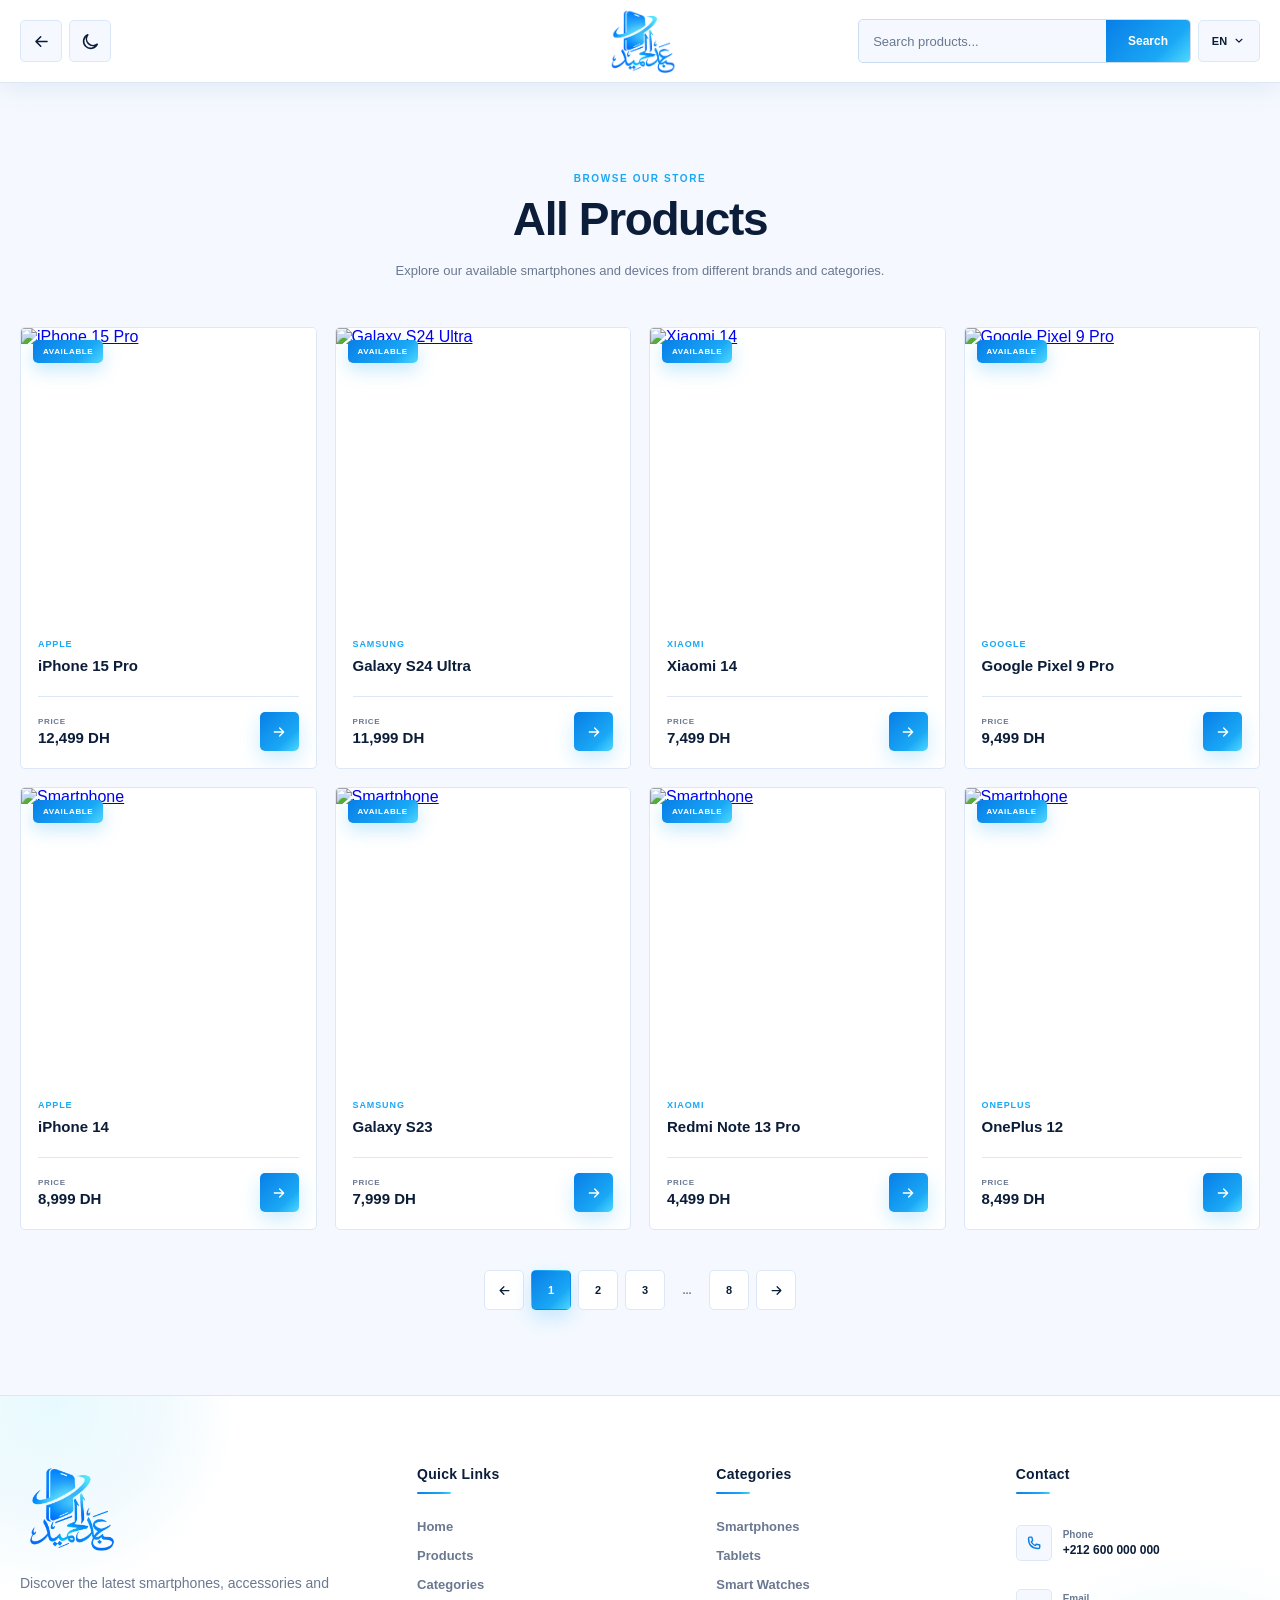
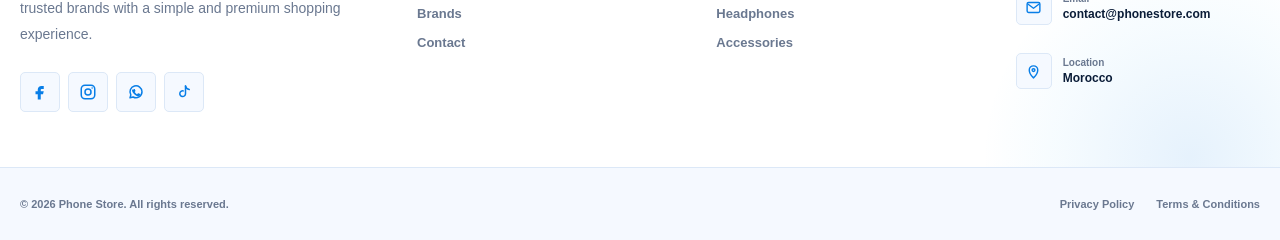
==== commit 942025ce: "creating : pagination for the products listing page" ====
--- a/hamid-phones/products-listing/index.html
+++ b/hamid-phones/products-listing/index.html
@@ -923,6 +923,49 @@
 
 
                 </div>
+
+                <!-- PAGINATION -->
+                <nav class="products-pagination" aria-label="Products pagination">
+
+                    <a href="#" class="products-pagination__button products-pagination__button--previous"
+                        aria-label="Previous page">
+                        <svg viewBox="0 0 24 24" fill="none" stroke="currentColor">
+                            <path stroke-linecap="round" stroke-linejoin="round" stroke-width="2"
+                                d="M19 12H5M11 18l-6-6 6-6" />
+                        </svg>
+                    </a>
+
+
+                    <a href="#" class="products-pagination__number is-active" aria-current="page">
+                        1
+                    </a>
+
+                    <a href="#" class="products-pagination__number">
+                        2
+                    </a>
+
+                    <a href="#" class="products-pagination__number">
+                        3
+                    </a>
+
+                    <span class="products-pagination__dots">
+                        ...
+                    </span>
+
+                    <a href="#" class="products-pagination__number">
+                        8
+                    </a>
+
+
+                    <a href="#" class="products-pagination__button products-pagination__button--next"
+                        aria-label="Next page">
+                        <svg viewBox="0 0 24 24" fill="none" stroke="currentColor">
+                            <path stroke-linecap="round" stroke-linejoin="round" stroke-width="2"
+                                d="M5 12h14M13 6l6 6-6 6" />
+                        </svg>
+                    </a>
+
+                </nav>
 
             </div>
 
--- a/hamid-phones/css/style.css
+++ b/hamid-phones/css/style.css
@@ -3692,6 +3692,107 @@
 
 
 /* =========================================================
+   PRODUCTS PAGINATION
+========================================================= */
+
+.products-pagination {
+    margin-top: 40px;
+
+    display: flex;
+
+    align-items: center;
+    justify-content: center;
+
+    gap: 7px;
+}
+
+.products-pagination__number,
+.products-pagination__button {
+    width: 40px;
+    height: 40px;
+
+    flex: 0 0 40px;
+
+    display: flex;
+
+    align-items: center;
+    justify-content: center;
+
+    color: var(--featured-text);
+
+    background: var(--featured-bg);
+
+    border:
+        1px solid var(--featured-border);
+
+    border-radius:
+        var(--featured-radius);
+
+    font-size: 11px;
+    font-weight: 800;
+
+    line-height: 1;
+
+    text-decoration: none;
+
+    transition:
+        color var(--featured-transition),
+        background var(--featured-transition),
+        border-color var(--featured-transition),
+        transform var(--featured-transition),
+        box-shadow var(--featured-transition);
+}
+
+.products-pagination__number.is-active {
+    color: #ffffff;
+
+    background:
+        var(--featured-gradient);
+
+    border-color: transparent;
+
+    box-shadow:
+        0 8px 20px rgba(26, 168, 245, 0.22);
+}
+
+.products-pagination__number:hover:not(.is-active),
+.products-pagination__button:hover {
+    color: var(--featured-blue);
+
+    background: var(--featured-bg);
+
+    border-color:
+        rgba(26, 168, 245, 0.45);
+
+    transform: translateY(-2px);
+
+    box-shadow:
+        0 8px 20px rgba(7, 50, 110, 0.08);
+}
+
+.products-pagination__button svg {
+    width: 15px;
+    height: 15px;
+}
+
+.products-pagination__dots {
+    min-width: 30px;
+
+    display: flex;
+
+    align-items: center;
+    justify-content: center;
+
+    color: var(--featured-muted);
+
+    font-size: 11px;
+    font-weight: 750;
+
+    line-height: 1;
+}
+
+
+/* =========================================================
    DARK MODE
 ========================================================= */
 
@@ -3848,6 +3949,36 @@
     .featured-products__footer {
         margin-top: 25px;
     }
+
+
+    /* PAGINATION */
+
+    .products-pagination {
+        margin-top: 28px;
+
+        gap: 5px;
+    }
+
+    .products-pagination__number,
+    .products-pagination__button {
+        width: 34px;
+        height: 34px;
+
+        flex-basis: 34px;
+
+        font-size: 9px;
+    }
+
+    .products-pagination__button svg {
+        width: 13px;
+        height: 13px;
+    }
+
+    .products-pagination__dots {
+        min-width: 20px;
+
+        font-size: 9px;
+    }
 }
 
 
@@ -3880,6 +4011,21 @@
     .product-card__button {
         width: 28px;
         height: 28px;
+    }
+
+
+    /* PAGINATION */
+
+    .products-pagination {
+        gap: 4px;
+    }
+
+    .products-pagination__number,
+    .products-pagination__button {
+        width: 31px;
+        height: 31px;
+
+        flex-basis: 31px;
     }
 }
 
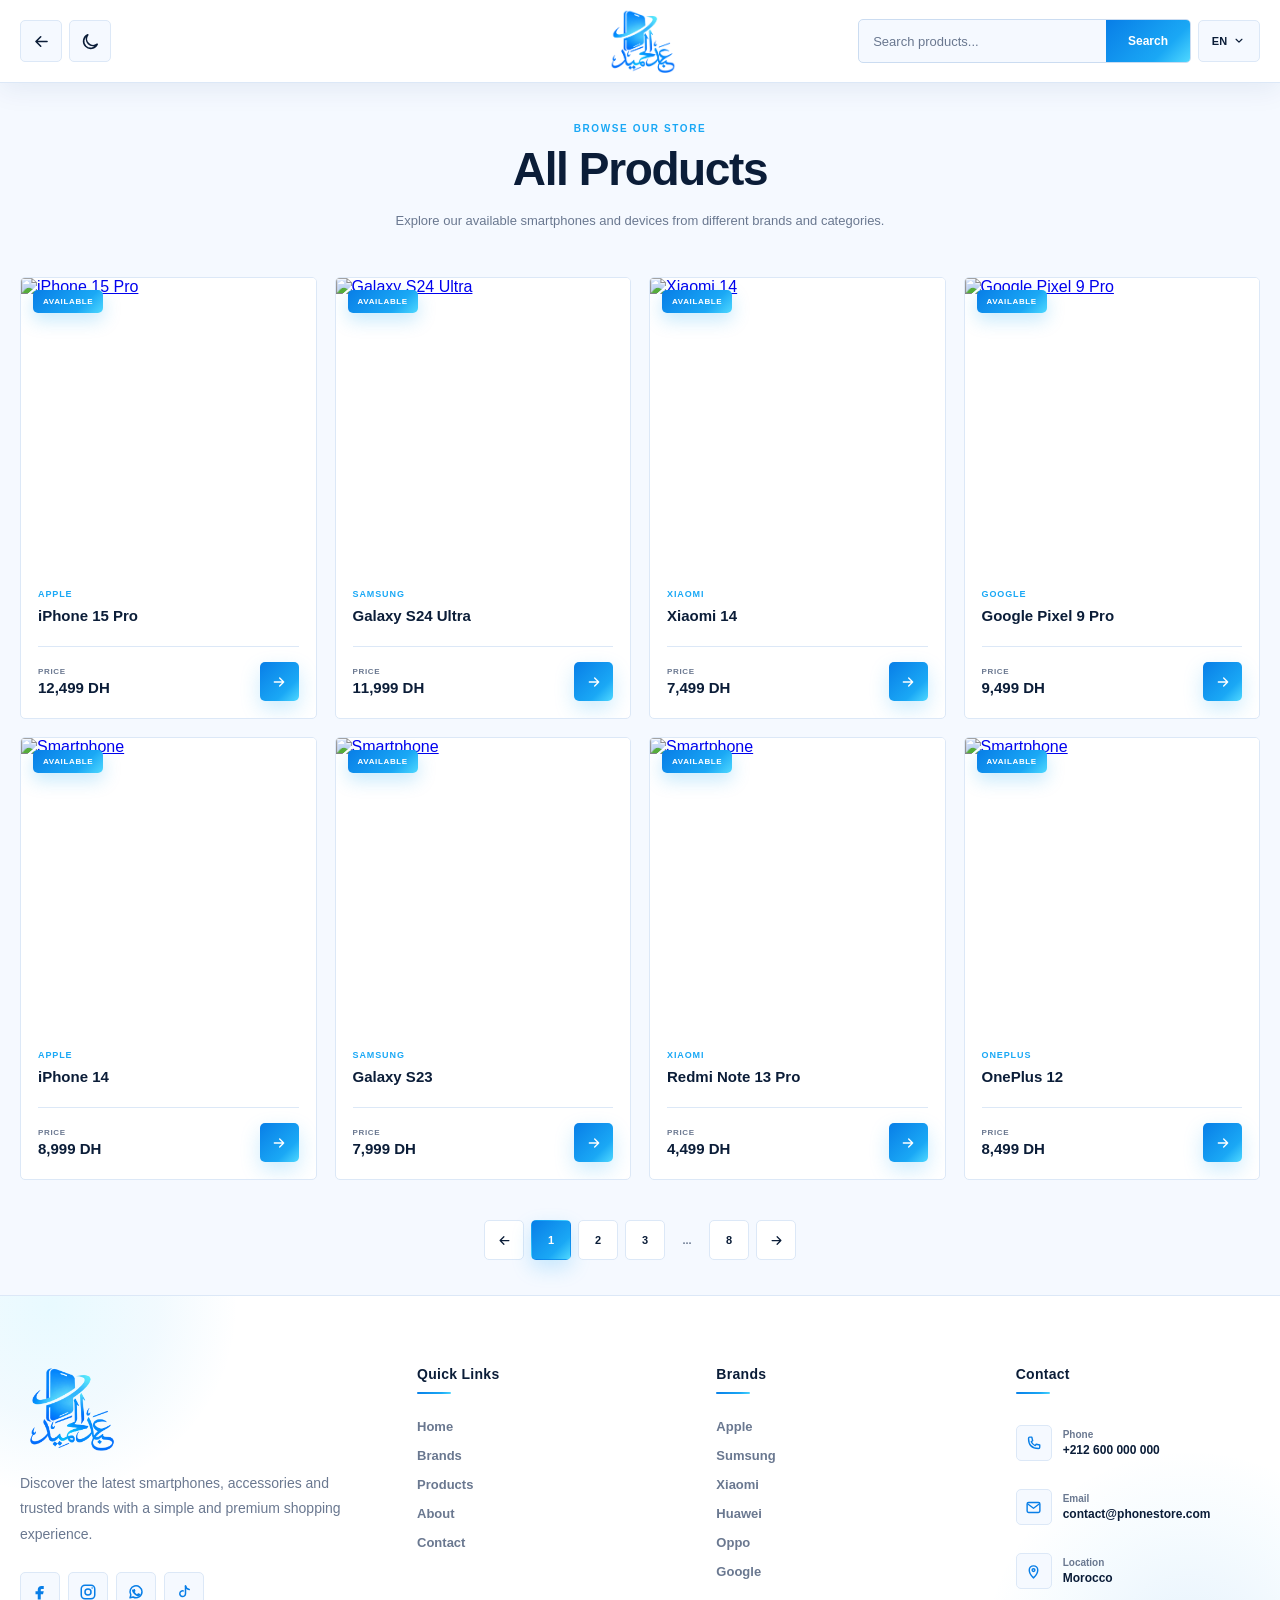
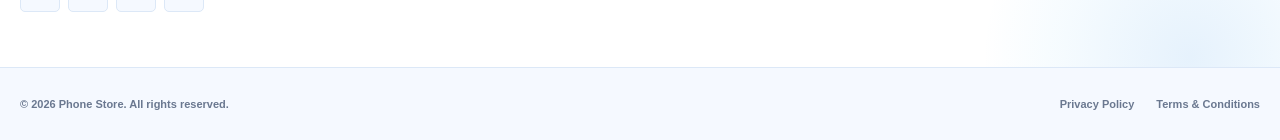
==== commit c49193b7: "Fixing : nav links & dark mode logic" ====
--- a/hamid-phones/products-listing/index.html
+++ b/hamid-phones/products-listing/index.html
@@ -59,9 +59,9 @@
                         <input type="search" class="secondary-search__input" placeholder="Search products..."
                             autocomplete="off" aria-label="Search products">
 
-                        <button class="secondary-search__submit" type="button">
+                        <a href="../products-listing/index.html" class="secondary-search__submit" type="button">
                             Search
-                        </button>
+                        </a>
 
                     </div>
 
@@ -285,9 +285,9 @@
                     <input type="search" class="secondary-search__input" placeholder="Search products..."
                         autocomplete="off" aria-label="Search products">
 
-                    <button class="secondary-search__submit" type="button">
+                    <a href="../products-listing/index.html" class="secondary-search__submit">
                         Search
-                    </button>
+                    </a>
 
                 </div>
 
@@ -1040,11 +1040,11 @@
                     <h3>Quick Links</h3>
 
                     <nav>
-                        <a href="#">Home</a>
-                        <a href="#">Products</a>
-                        <a href="#">Categories</a>
-                        <a href="#">Brands</a>
-                        <a href="#">Contact</a>
+                        <a href="/#home">Home</a>
+                        <a href="/#brands">Brands</a>
+                        <a href="/#products">Products</a>
+                        <a href="/#about">About</a>
+                        <a href="/#contact">Contact</a>
                     </nav>
 
                 </div>
@@ -1053,14 +1053,15 @@
                 <!-- Categories -->
                 <div class="footer-column">
 
-                    <h3>Categories</h3>
+                    <h3>Brands</h3>
 
                     <nav>
-                        <a href="#">Smartphones</a>
-                        <a href="#">Tablets</a>
-                        <a href="#">Smart Watches</a>
-                        <a href="#">Headphones</a>
-                        <a href="#">Accessories</a>
+                        <a href="../products-listing/index.html">Apple</a>
+                        <a href="../products-listing/index.html">Sumsung</a>
+                        <a href="../products-listing/index.html">Xiaomi</a>
+                        <a href="../products-listing/index.html">Huawei</a>
+                        <a href="../products-listing/index.html">Oppo</a>
+                        <a href="../products-listing/index.html">Google</a>
                     </nav>
 
                 </div>
--- a/hamid-phones/css/style.css
+++ b/hamid-phones/css/style.css
@@ -108,7 +108,8 @@
 ========================================================= */
 
 .site-header {
-    position: relative;
+    position: sticky;
+    top: 0;
     z-index: 1000;
 
     width: 100%;
@@ -309,6 +310,12 @@
 }
 
 .search-submit {
+    display: flex;
+    align-items: center;
+    justify-content: center;
+
+    text-decoration: none;
+
     flex: 0 0 auto;
 
     min-width: 84px;
@@ -1236,7 +1243,8 @@
 
     --secondary-height: 82px;
 
-    position: relative;
+    position: sticky;
+    top: 0;
     z-index: 1000;
 
     width: 100%;
@@ -1602,6 +1610,11 @@
 }
 
 .secondary-search__submit {
+    display: flex;
+    justify-content: center;
+    align-items: center;
+    text-decoration: none;
+
     min-width: 84px;
 
     padding: 0 16px;
@@ -2111,6 +2124,7 @@
 
     width: 100%;
     height: calc(100vh - var(--header-height));
+    scroll-margin: 15px;
 
     display: flex;
     align-items: center;
@@ -2717,7 +2731,7 @@
 .brands-section {
     width: 100%;
 
-    padding: 85px 0;
+    padding: 35px 0;
 
     font-family:
         Inter,
@@ -3107,10 +3121,6 @@
 
 @media (max-width: 600px) {
 
-    .brands-section {
-        padding: 55px 0;
-    }
-
     .brands-container {
         width: calc(100% - 24px);
     }
@@ -3280,7 +3290,7 @@
 .featured-products {
     width: 100%;
 
-    padding: 85px 0;
+    padding: 35px 0;
 
     font-family:
         Inter,
@@ -3847,10 +3857,6 @@
 
 @media (max-width: 600px) {
 
-    .featured-products {
-        padding: 55px 0;
-    }
-
     .featured-products__container {
         width: calc(100% - 24px);
     }
@@ -4071,7 +4077,7 @@
 .about-section {
     width: 100%;
 
-    padding: 85px 0;
+    padding: 35px 0;
 
     font-family:
         Inter,
@@ -4587,10 +4593,6 @@
 
 @media (max-width: 1180px) and (min-width: 901px) {
 
-    .about-section {
-        padding: 65px 0;
-    }
-
     .about-container {
         width: min(100% - 32px, 1400px);
 
@@ -4662,10 +4664,6 @@
 ========================================================= */
 
 @media (max-width: 900px) {
-
-    .about-section {
-        padding: 65px 0;
-    }
 
     .about-container {
         width: calc(100% - 28px);
@@ -4745,10 +4743,6 @@
 
 @media (max-width: 600px) {
 
-    .about-section {
-        padding: 55px 0;
-    }
-
     .about-container {
         width: calc(100% - 24px);
     }
@@ -4853,10 +4847,6 @@
 ========================================================= */
 
 @media (max-width: 360px) {
-
-    .about-section {
-        padding: 45px 0;
-    }
 
     .about-container {
         width: calc(100% - 20px);
@@ -4913,7 +4903,7 @@
 .contact-section {
     width: 100%;
 
-    padding: 95px 0;
+    padding: 35px 0;
 
     font-family:
         Inter,
@@ -5261,10 +5251,6 @@
 
 @media (max-width: 900px) {
 
-    .contact-section {
-        padding: 80px 0;
-    }
-
     .contact-grid {
         display: flex;
 
@@ -5296,10 +5282,6 @@
 ========================================================= */
 
 @media (max-width: 650px) {
-
-    .contact-section {
-        padding: 65px 0;
-    }
 
     .contact-container {
         width: calc(100% - 28px);
@@ -6836,10 +6818,9 @@
 
     display: grid;
 
-    grid-template-columns:
-        minmax(0, 0.8fr) minmax(0, 1.2fr);
-
-    gap: 60px;
+    grid-template-columns: 1fr;
+
+    gap: 20px;
 
     align-items: start;
 }
@@ -7036,10 +7017,6 @@
         grid-template-columns:
             repeat(2, minmax(0, 1fr));
     }
-
-    .single-product-more__layout {
-        gap: 35px;
-    }
 }
 
 
@@ -7096,12 +7073,6 @@
         width: calc(100% - 28px);
     }
 
-    .single-product-more__layout {
-        grid-template-columns: 1fr;
-
-        gap: 20px;
-    }
-
     /* =====================================================
        MAIN SPECS
     ===================================================== */
